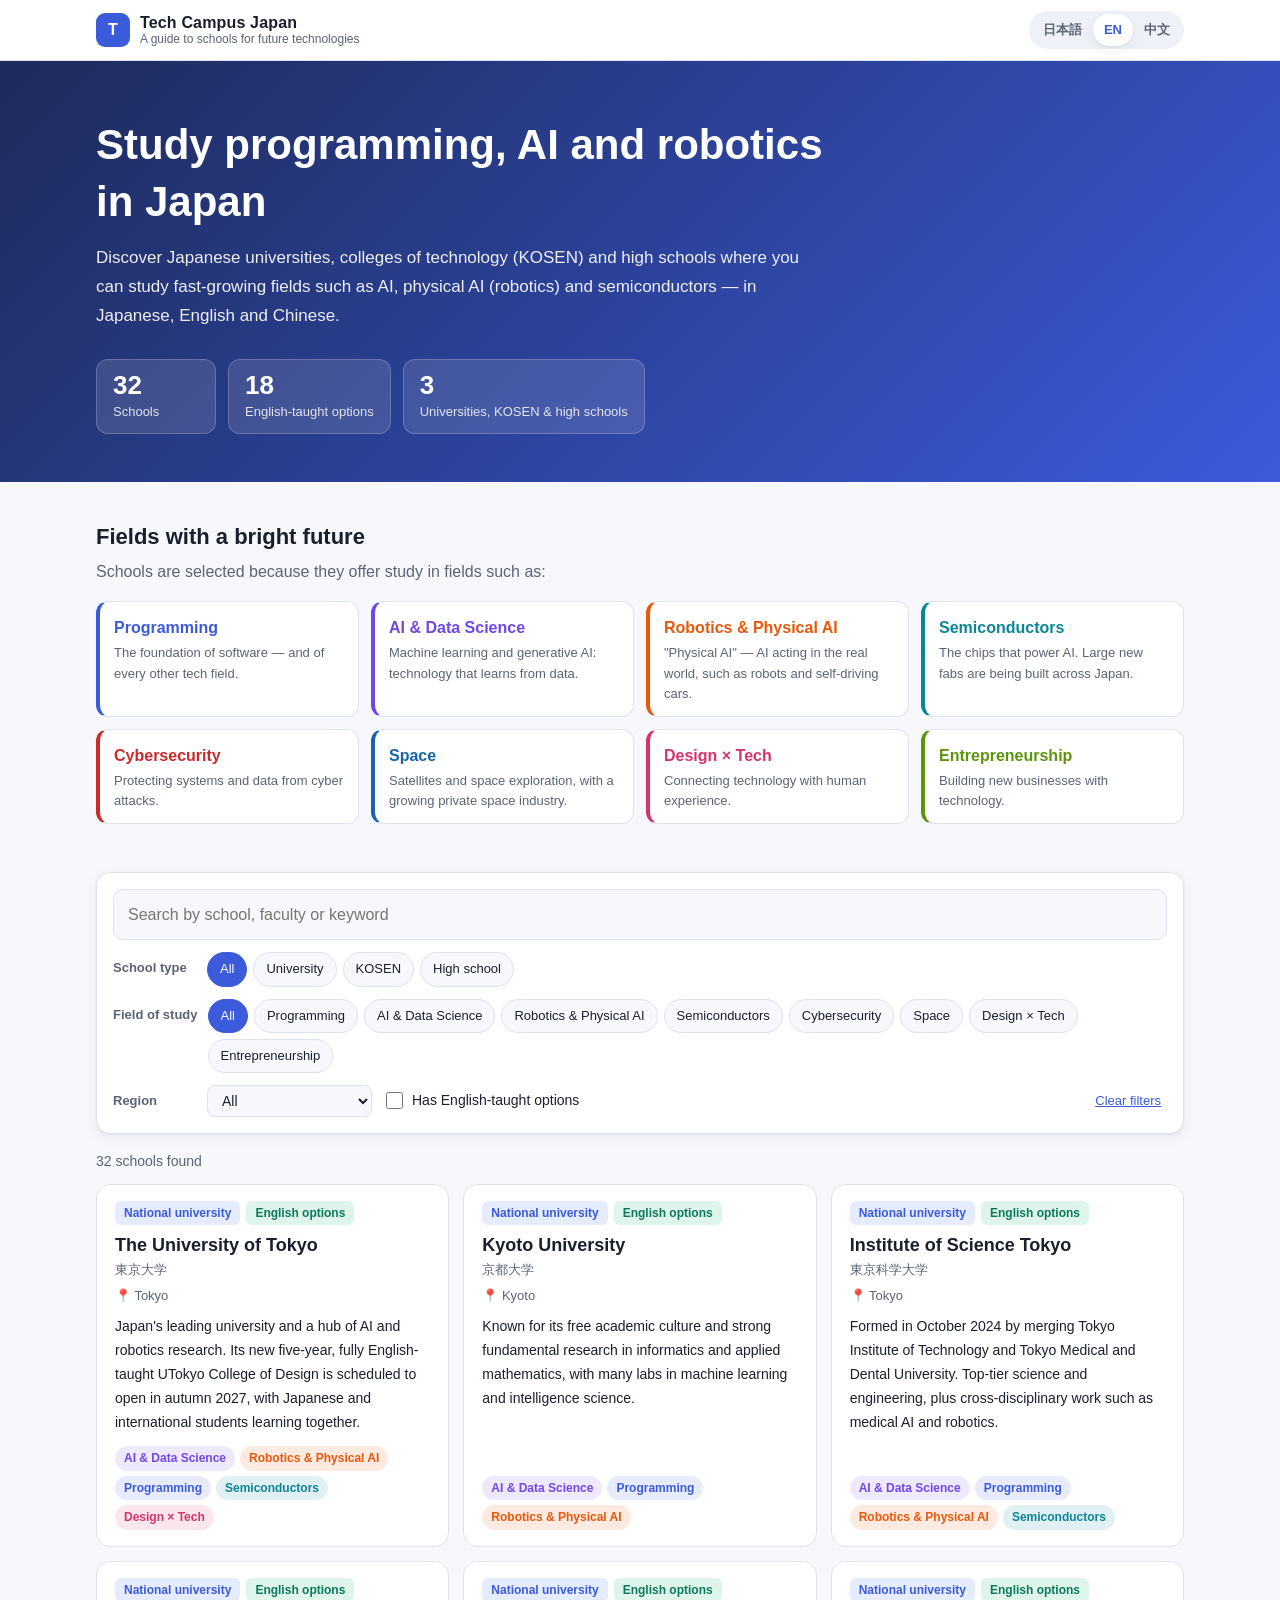
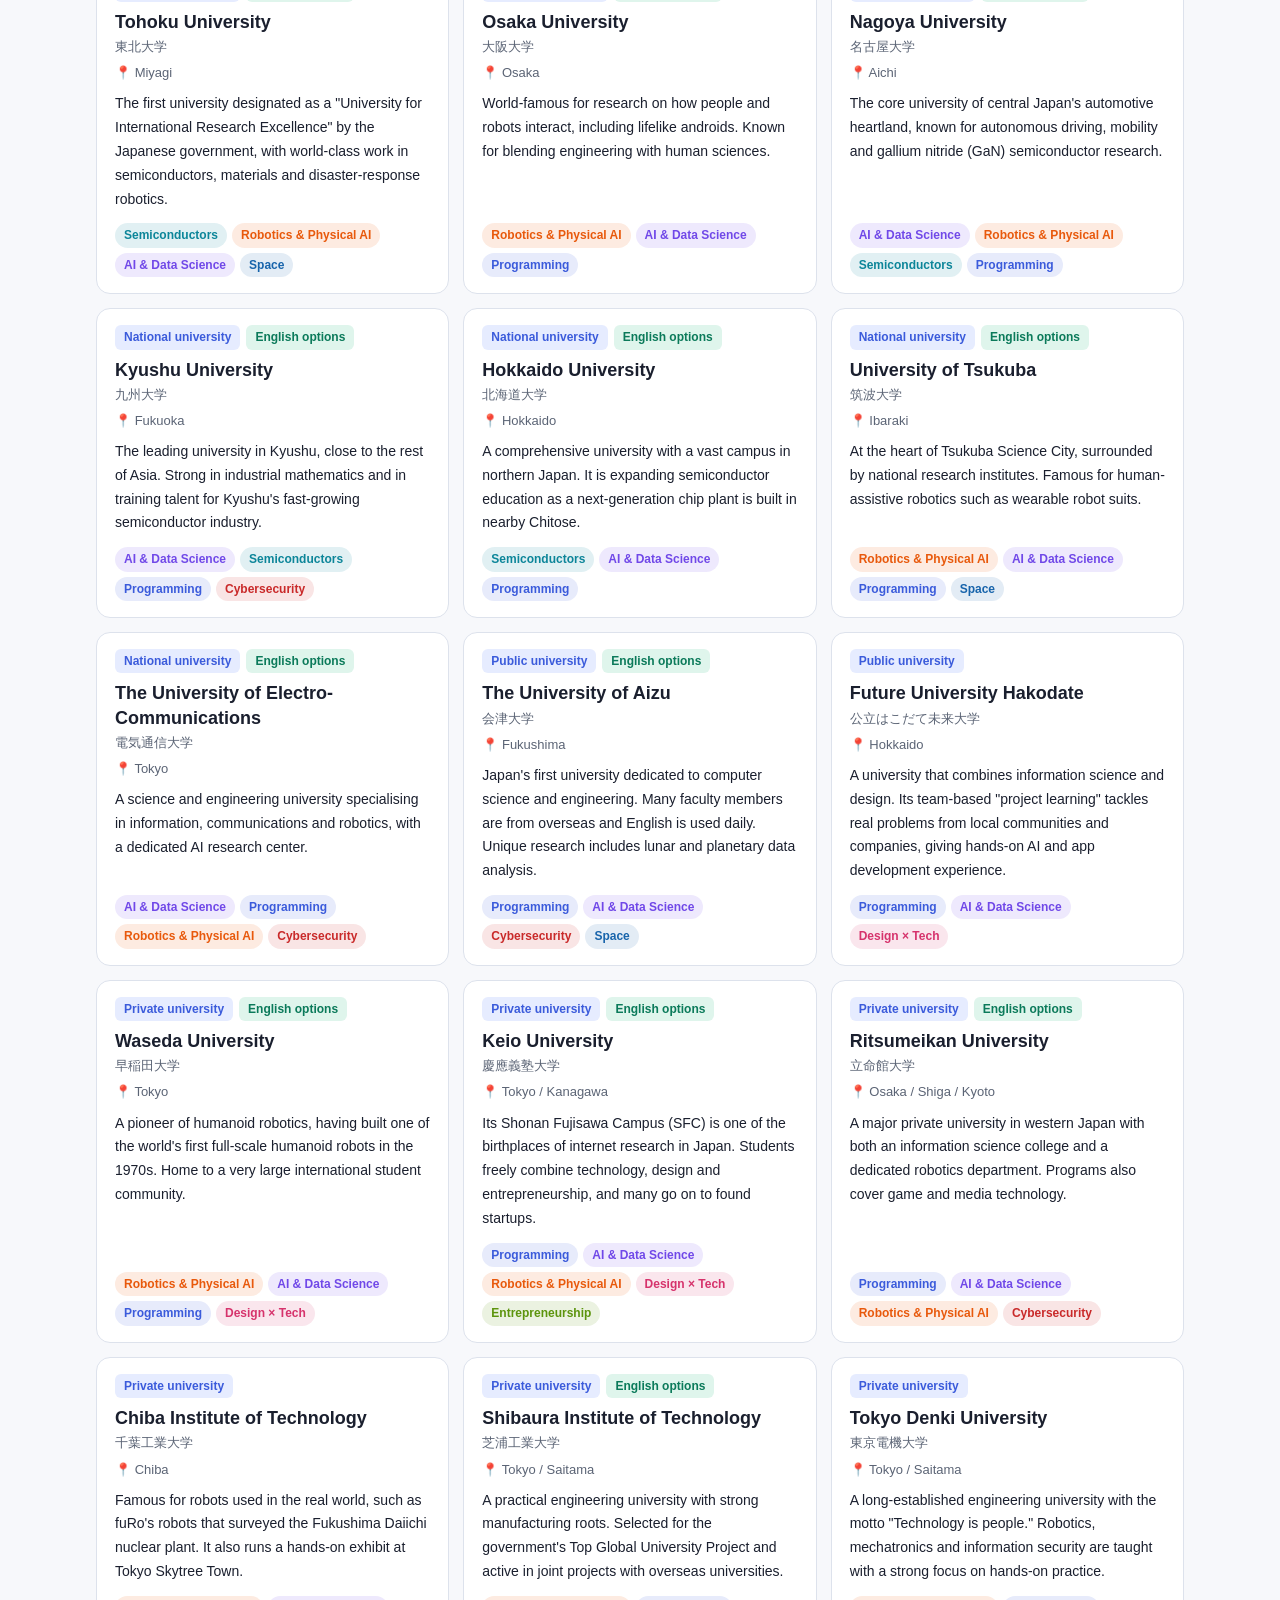
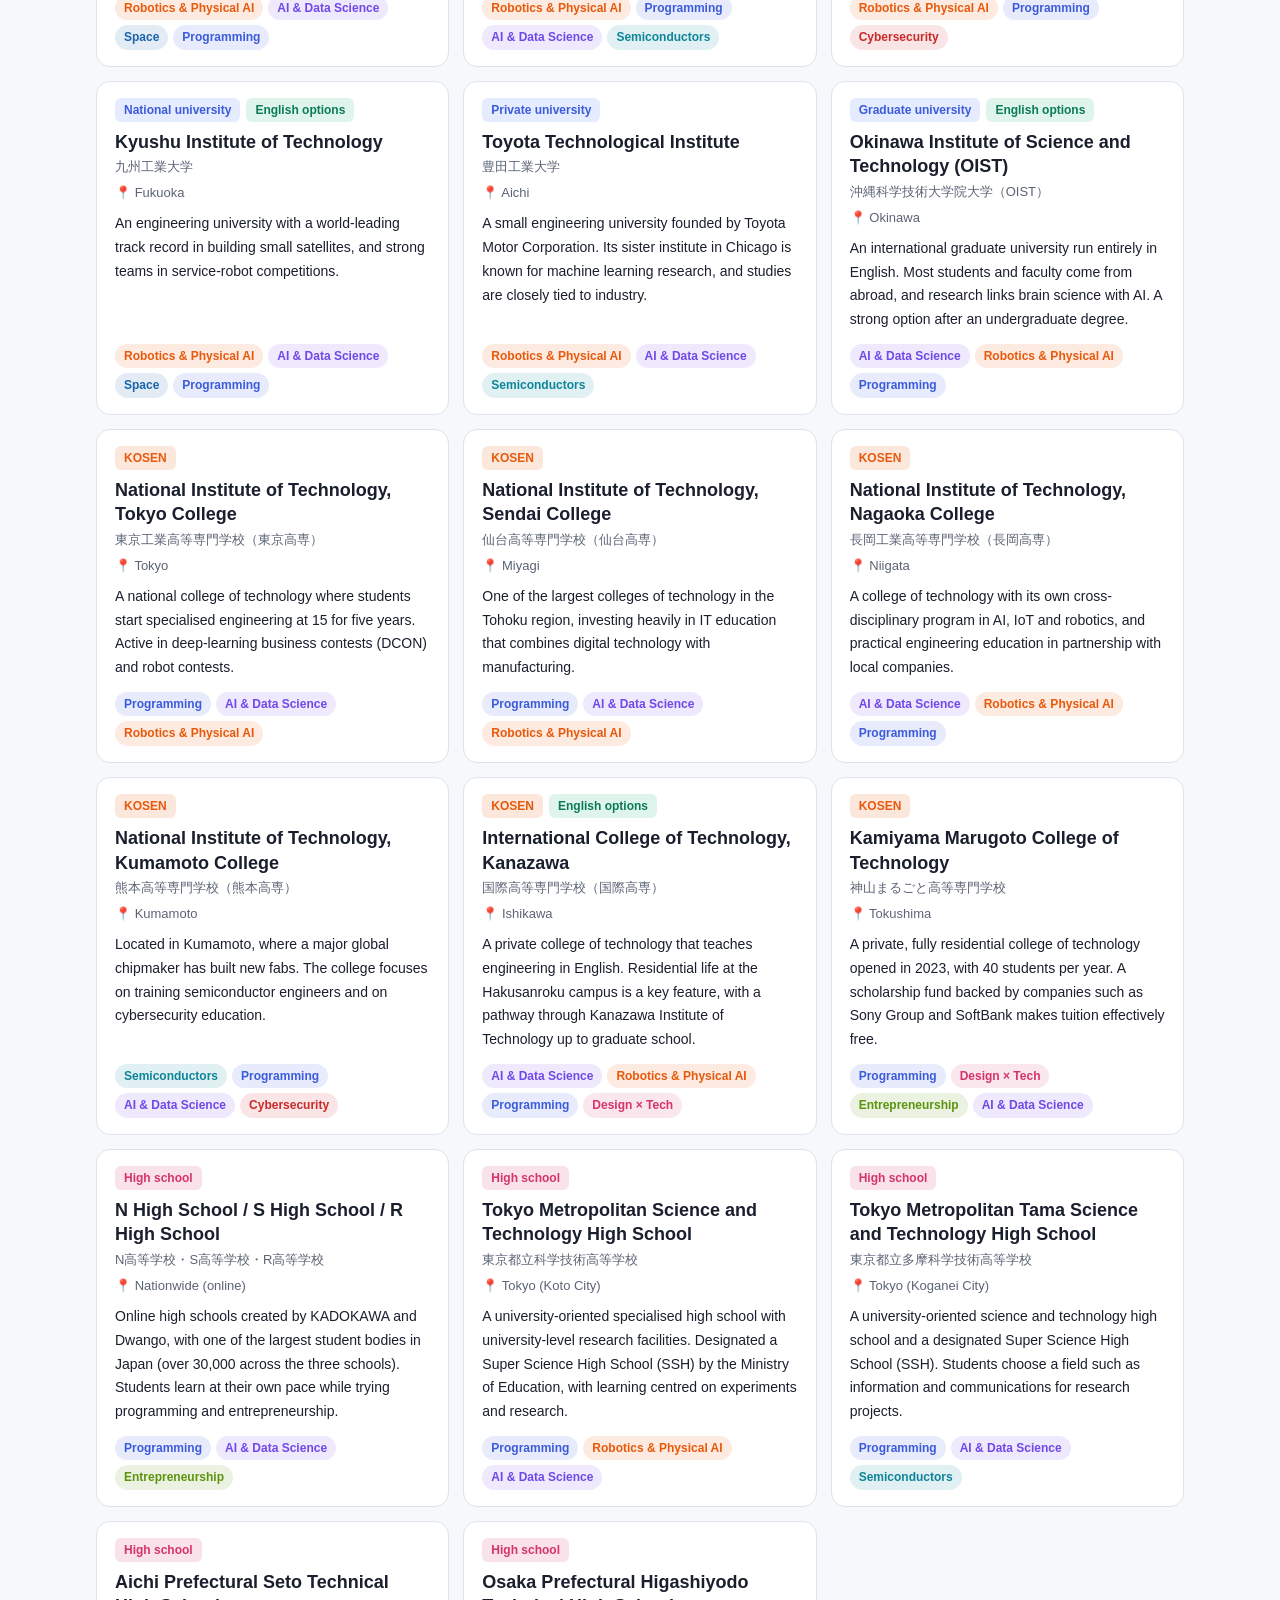
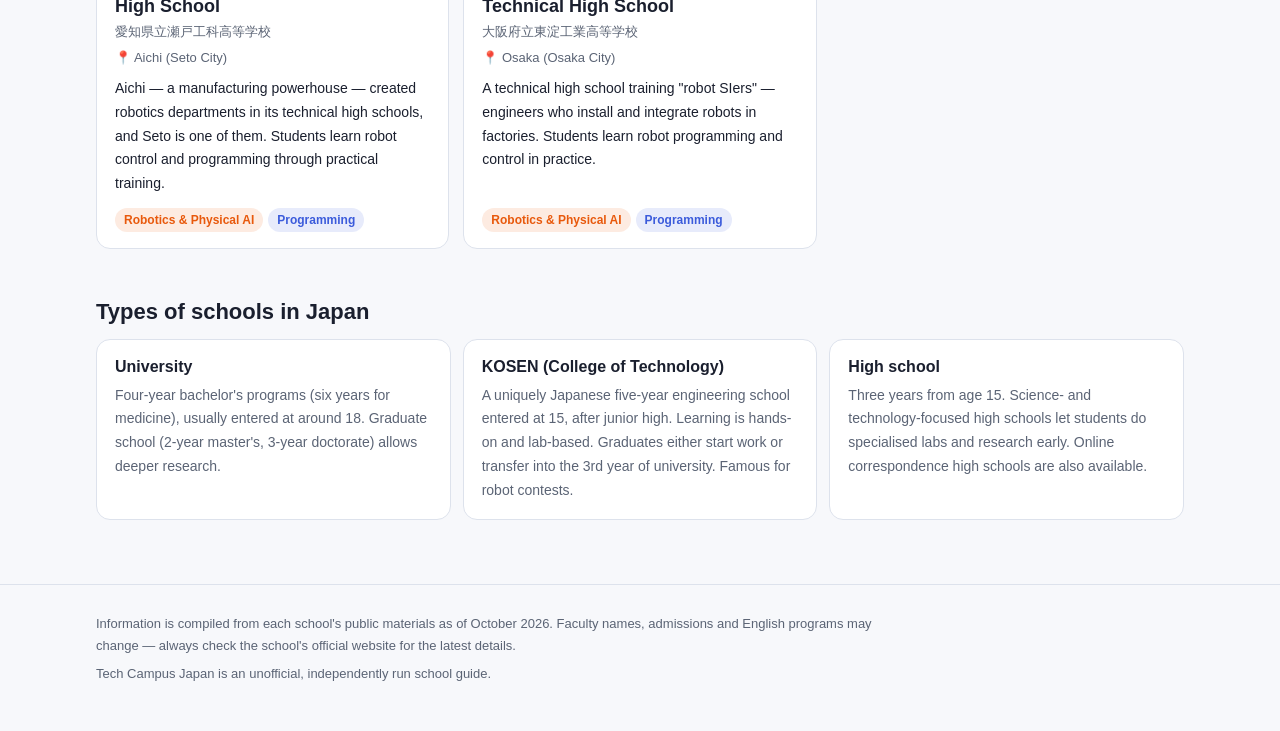
==== index.html @ 2a549ae1 "Tech Campus Japan: 技術系の大学・高専・高校ガイド（日英中）初版 Co-Authored-By: Claude Opus 5.5 <noreply@anthropic.com>" ====
<!doctype html>
<html lang="ja">
<head>
  <meta charset="utf-8">
  <meta name="viewport" content="width=device-width, initial-scale=1">
  <title>Tech Campus Japan</title>
  <meta name="description" content="プログラミング・AI・ロボットを学べる日本の大学・高専・高校ガイド（日本語 / English / 中文） — Japanese universities, KOSEN and high schools for programming, AI and robotics.">
  <link rel="icon" href="data:image/svg+xml,%3Csvg xmlns='http://www.w3.org/2000/svg' viewBox='0 0 32 32'%3E%3Crect width='32' height='32' rx='8' fill='%233b5bdb'/%3E%3Cpath d='M9 11h14M16 11v12' stroke='white' stroke-width='3' stroke-linecap='round'/%3E%3C/svg%3E">
  <link rel="stylesheet" href="assets/style.css">
</head>
<body data-page="index">
  <header class="site-header">
    <div class="wrap header-inner">
      <a class="brand" data-home href="index.html">
        <span class="brand-mark" aria-hidden="true">T</span>
        <span><span class="brand-name" data-i18n="siteName"></span><span class="brand-sub" data-i18n="siteSub"></span></span>
      </a>
      <div class="lang-switch" role="group" aria-label="Language">
        <button type="button" data-lang="ja">日本語</button>
        <button type="button" data-lang="en">EN</button>
        <button type="button" data-lang="zh">中文</button>
      </div>
    </div>
  </header>

  <main>
    <section class="hero">
      <div class="wrap">
        <h1 data-i18n="heroTitle"></h1>
        <p class="hero-lead" data-i18n="heroLead"></p>
        <div class="stats">
          <div class="stat"><span class="stat-num" id="stat-schools"></span><span class="stat-label" data-i18n="statSchools"></span></div>
          <div class="stat"><span class="stat-num" id="stat-english"></span><span class="stat-label" data-i18n="statEnglish"></span></div>
          <div class="stat"><span class="stat-num">3</span><span class="stat-label" data-i18n="statTypes"></span></div>
        </div>
      </div>
    </section>

    <section class="wrap section">
      <h2 data-i18n="fieldsTitle"></h2>
      <p class="section-lead" data-i18n="fieldsLead"></p>
      <div class="fields-grid" id="fields-grid"></div>
    </section>

    <section class="wrap section" id="schools">
      <div class="filters" id="filters">
        <input type="search" id="q" class="search" data-i18n-ph="searchPlaceholder" autocomplete="off">
        <div class="filter-row">
          <span class="filter-label" data-i18n="filterType"></span>
          <div class="chips" id="f-group"></div>
        </div>
        <div class="filter-row">
          <span class="filter-label" data-i18n="filterField"></span>
          <div class="chips" id="f-field"></div>
        </div>
        <div class="filter-row filter-row-inline">
          <label class="filter-label" for="f-region" data-i18n="filterRegion"></label>
          <select id="f-region" class="select"></select>
          <label class="check"><input type="checkbox" id="f-english"> <span data-i18n="englishOnly"></span></label>
          <button type="button" class="link-btn" id="reset" data-i18n="reset"></button>
        </div>
      </div>
      <p class="result-count" id="result-count" aria-live="polite"></p>
      <div class="cards" id="cards"></div>
    </section>

    <section class="wrap section">
      <h2 data-i18n="guideTitle"></h2>
      <div class="guide-grid" id="guide-grid"></div>
    </section>
  </main>

  <footer class="site-footer">
    <div class="wrap">
      <p id="disclaimer"></p>
      <p class="muted" data-i18n="footerNote"></p>
    </div>
  </footer>

  <script src="data/i18n.js"></script>
  <script src="data/schools.js"></script>
  <script src="assets/app.js"></script>
</body>
</html>
---- assets/style.css ----
:root {
  --bg: #f7f8fb;
  --surface: #ffffff;
  --surface-2: #eef1f7;
  --text: #1a1f2e;
  --muted: #5b6475;
  --border: #dde2ec;
  --accent: #3b5bdb;
  --accent-soft: #e6ecff;
  --hero-from: #1e2a5a;
  --hero-to: #3b5bdb;
  --en: #0b7a5a;
  --en-soft: #dff5ec;
  /* 分野の色 */
  --f-prog: #3b5bdb; --f-ai: #7048e8; --f-robot: #e8590c; --f-semi: #0c8599;
  --f-security: #c92a2a; --f-space: #1864ab; --f-design: #d6336c; --f-startup: #5c940d;
  --radius: 14px;
  --shadow: 0 1px 2px rgba(20, 30, 60, .06), 0 4px 16px rgba(20, 30, 60, .06);
  color-scheme: light;
}
@media (prefers-color-scheme: dark) {
  :root:not([data-theme="light"]) {
    --bg: #0f1320; --surface: #171c2c; --surface-2: #20263a; --text: #e8ebf3; --muted: #9aa3b5;
    --border: #2c3349; --accent: #7c95ff; --accent-soft: #232c4d; --hero-from: #121a3a; --hero-to: #2a3f9e;
    --en: #4fd1a5; --en-soft: #143a2f;
    --f-prog: #7c95ff; --f-ai: #a98bff; --f-robot: #ff9a5c; --f-semi: #3bc9db;
    --f-security: #ff8787; --f-space: #74c0fc; --f-design: #f783ac; --f-startup: #a9e34b;
    --shadow: 0 1px 2px rgba(0, 0, 0, .3), 0 4px 16px rgba(0, 0, 0, .25);
    color-scheme: dark;
  }
}
:root[data-theme="dark"] {
  --bg: #0f1320; --surface: #171c2c; --surface-2: #20263a; --text: #e8ebf3; --muted: #9aa3b5;
  --border: #2c3349; --accent: #7c95ff; --accent-soft: #232c4d; --hero-from: #121a3a; --hero-to: #2a3f9e;
  --en: #4fd1a5; --en-soft: #143a2f;
  --f-prog: #7c95ff; --f-ai: #a98bff; --f-robot: #ff9a5c; --f-semi: #3bc9db;
  --f-security: #ff8787; --f-space: #74c0fc; --f-design: #f783ac; --f-startup: #a9e34b;
  color-scheme: dark;
}

* { box-sizing: border-box; }
html { -webkit-text-size-adjust: 100%; }
body {
  margin: 0;
  background: var(--bg);
  color: var(--text);
  font-family: -apple-system, BlinkMacSystemFont, "Segoe UI", "Hiragino Sans", "Hiragino Kaku Gothic ProN", "Noto Sans JP", "Yu Gothic UI", Meiryo, sans-serif;
  line-height: 1.7;
}
html:lang(zh-CN) body {
  font-family: -apple-system, BlinkMacSystemFont, "Segoe UI", "PingFang SC", "Noto Sans SC", "Microsoft YaHei", sans-serif;
}
a { color: var(--accent); }
h1, h2, h3 { line-height: 1.35; }
.wrap { max-width: 1120px; margin: 0 auto; padding: 0 16px; }
.muted { color: var(--muted); }

/* ヘッダー */
.site-header {
  position: sticky; top: 0; z-index: 10;
  background: color-mix(in srgb, var(--surface) 92%, transparent);
  backdrop-filter: blur(8px);
  border-bottom: 1px solid var(--border);
}
.header-inner { display: flex; align-items: center; justify-content: space-between; gap: 12px; min-height: 60px; }
.brand { display: flex; align-items: center; gap: 10px; color: var(--text); text-decoration: none; min-width: 0; }
.brand-mark {
  flex: none; width: 34px; height: 34px; border-radius: 9px; display: grid; place-items: center;
  background: var(--accent); color: #fff; font-weight: 800;
}
.brand-name { display: block; font-weight: 800; letter-spacing: .01em; line-height: 1.2; }
.brand-sub { display: block; font-size: 12px; color: var(--muted); line-height: 1.3; white-space: nowrap; overflow: hidden; text-overflow: ellipsis; }
.lang-switch { display: flex; flex: none; background: var(--surface-2); border-radius: 999px; padding: 3px; }
.lang-switch button {
  border: 0; background: transparent; color: var(--muted); font: inherit; font-size: 13px; font-weight: 600;
  padding: 5px 11px; border-radius: 999px; cursor: pointer;
}
.lang-switch button[aria-pressed="true"] { background: var(--surface); color: var(--accent); box-shadow: var(--shadow); }

/* ヒーロー */
.hero {
  background: linear-gradient(135deg, var(--hero-from), var(--hero-to));
  color: #fff; padding: 56px 0 48px;
}
.hero h1 { font-size: clamp(26px, 5vw, 42px); margin: 0 0 14px; font-weight: 800; }
.hero-lead { max-width: 720px; margin: 0; font-size: clamp(15px, 2.2vw, 17px); opacity: .92; }
.stats { display: flex; flex-wrap: wrap; gap: 12px; margin-top: 28px; }
.stat {
  background: rgba(255, 255, 255, .12); border: 1px solid rgba(255, 255, 255, .2);
  border-radius: 12px; padding: 10px 16px; display: flex; flex-direction: column; min-width: 120px;
}
.stat-num { font-size: 26px; font-weight: 800; line-height: 1.2; }
.stat-label { font-size: 13px; opacity: .85; }

/* セクション */
.section { padding-top: 40px; padding-bottom: 8px; }
.section h2 { font-size: 22px; margin: 0 0 6px; }
.section-lead { color: var(--muted); margin: 0 0 16px; }

/* 分野カード */
.fields-grid { display: grid; grid-template-columns: repeat(auto-fill, minmax(230px, 1fr)); gap: 12px; }
.field-card {
  text-align: left; font: inherit; color: var(--text); cursor: pointer;
  background: var(--surface); border: 1px solid var(--border); border-left: 4px solid var(--c);
  border-radius: 12px; padding: 12px 14px; display: flex; flex-direction: column; gap: 2px;
  transition: transform .15s, box-shadow .15s;
}
.field-card:hover { transform: translateY(-2px); box-shadow: var(--shadow); }
.field-name { font-weight: 700; color: var(--c); }
.field-desc { font-size: 13px; color: var(--muted); line-height: 1.55; }

/* 絞り込み */
.filters {
  background: var(--surface); border: 1px solid var(--border); border-radius: var(--radius);
  padding: 16px; box-shadow: var(--shadow); display: flex; flex-direction: column; gap: 12px;
}
.search {
  width: 100%; font: inherit; font-size: 16px; padding: 11px 14px; border-radius: 10px;
  border: 1px solid var(--border); background: var(--bg); color: var(--text);
}
.search:focus, .select:focus { outline: 2px solid var(--accent); outline-offset: 1px; }
.filter-row { display: flex; gap: 10px; align-items: flex-start; flex-wrap: wrap; }
.filter-row-inline { align-items: center; }
.filter-label { font-size: 13px; font-weight: 700; color: var(--muted); min-width: 84px; padding-top: 5px; }
.filter-row-inline .filter-label { padding-top: 0; }
.chips { display: flex; flex-wrap: wrap; gap: 6px; flex: 1; min-width: 0; }
.chip {
  font: inherit; font-size: 13px; padding: 5px 12px; border-radius: 999px; cursor: pointer;
  border: 1px solid var(--border); background: var(--bg); color: var(--text);
}
.chip[aria-pressed="true"] { background: var(--accent); border-color: var(--accent); color: #fff; }
.select {
  font: inherit; font-size: 14px; padding: 6px 10px; border-radius: 8px; max-width: 100%;
  border: 1px solid var(--border); background: var(--bg); color: var(--text);
}
.check { display: inline-flex; align-items: center; gap: 6px; font-size: 14px; cursor: pointer; }
.check input { width: 17px; height: 17px; accent-color: var(--en); }
.link-btn { font: inherit; font-size: 13px; background: none; border: 0; color: var(--accent); cursor: pointer; text-decoration: underline; margin-left: auto; }
.result-count { color: var(--muted); font-size: 14px; margin: 16px 0 10px; }

/* カード */
.cards { display: grid; grid-template-columns: repeat(auto-fill, minmax(300px, 1fr)); gap: 14px; }
.card {
  background: var(--surface); border: 1px solid var(--border); border-radius: var(--radius);
  padding: 16px 18px; display: flex; flex-direction: column; position: relative;
  transition: transform .15s, box-shadow .15s;
}
.card:hover { transform: translateY(-2px); box-shadow: var(--shadow); }
.card-badges { display: flex; flex-wrap: wrap; gap: 6px; margin-bottom: 8px; }
.card-title { font-size: 18px; margin: 0; }
.card-title a { color: var(--text); text-decoration: none; }
.card-title a::after { content: ""; position: absolute; inset: 0; } /* カード全体をリンクに */
.card-alt { margin: 2px 0 0; font-size: 13px; color: var(--muted); }
.card-pref { margin: 4px 0 8px; font-size: 13px; color: var(--muted); }
.card-pref::before { content: "📍 "; }
.card-desc { margin: 0 0 12px; font-size: 14px; flex: 1; }
.tags { display: flex; flex-wrap: wrap; gap: 5px; }
.tag {
  font-size: 12px; font-weight: 600; padding: 2px 9px; border-radius: 999px; white-space: nowrap;
  color: var(--c); background: color-mix(in srgb, var(--c) 12%, transparent);
}
.tag-prog { --c: var(--f-prog); } .tag-ai { --c: var(--f-ai); } .tag-robot { --c: var(--f-robot); }
.tag-semi { --c: var(--f-semi); } .tag-security { --c: var(--f-security); } .tag-space { --c: var(--f-space); }
.tag-design { --c: var(--f-design); } .tag-startup { --c: var(--f-startup); }
.badge { font-size: 12px; font-weight: 700; padding: 2px 9px; border-radius: 6px; }
.badge-univ { background: var(--accent-soft); color: var(--accent); }
.badge-kosen { background: color-mix(in srgb, var(--f-robot) 14%, transparent); color: var(--f-robot); }
.badge-high { background: color-mix(in srgb, var(--f-design) 14%, transparent); color: var(--f-design); }
.badge-en { background: var(--en-soft); color: var(--en); }
.empty { color: var(--muted); padding: 24px 0; }

/* 学校の種類 */
.guide-grid { display: grid; grid-template-columns: repeat(auto-fill, minmax(280px, 1fr)); gap: 12px; margin-top: 12px; }
.guide-item { background: var(--surface); border: 1px solid var(--border); border-radius: var(--radius); padding: 16px 18px; }
.guide-item h3 { margin: 0 0 6px; font-size: 16px; }
.guide-item p { margin: 0; font-size: 14px; color: var(--muted); }

/* 詳細ページ */
.back { display: inline-block; margin-bottom: 16px; text-decoration: none; font-size: 14px; }
.detail-head h1 { font-size: clamp(24px, 4.5vw, 34px); margin: 0; }
.detail-alt { color: var(--muted); margin: 4px 0 0; }
.detail-pref { color: var(--muted); margin: 4px 0 0; font-size: 14px; }
.detail-desc { font-size: 17px; max-width: 780px; margin: 20px 0; }
.detail-list {
  background: var(--surface); border: 1px solid var(--border); border-radius: var(--radius);
  padding: 4px 20px; margin: 0; display: grid; grid-template-columns: 180px 1fr;
}
.detail-list dt, .detail-list dd { padding: 14px 0; border-bottom: 1px solid var(--border); margin: 0; }
.detail-list dt { font-weight: 700; font-size: 14px; color: var(--muted); padding-right: 16px; }
.detail-list dt:last-of-type, .detail-list dd:last-of-type { border-bottom: 0; }
.detail-list dd a { word-break: break-all; }
.detail-fields { list-style: none; margin: 0; padding: 0; display: flex; flex-direction: column; gap: 8px; }
.detail-fields li { display: flex; gap: 10px; align-items: baseline; flex-wrap: wrap; }
.related { margin-top: 40px; }
.related h2 { font-size: 20px; }

/* フッター */
.site-footer { margin-top: 56px; padding: 28px 0 40px; border-top: 1px solid var(--border); font-size: 13px; color: var(--muted); }
.site-footer p { margin: 0 0 6px; max-width: 820px; }

@media (max-width: 640px) {
  .hero { padding: 40px 0 36px; }
  .stat { min-width: 0; flex: 1 1 30%; padding: 8px 12px; }
  .stat-num { font-size: 22px; }
  .stat-label { font-size: 12px; }
  .brand-sub { display: none; }
  .lang-switch button { padding: 5px 9px; }
  .filter-label { min-width: 100%; padding-top: 0; }
  .link-btn { margin-left: 0; }
  .cards { grid-template-columns: 1fr; }
  .detail-list { grid-template-columns: 1fr; padding: 4px 16px; }
  .detail-list dt { border-bottom: 0; padding-bottom: 2px; }
  .detail-list dd { padding-top: 0; }
}
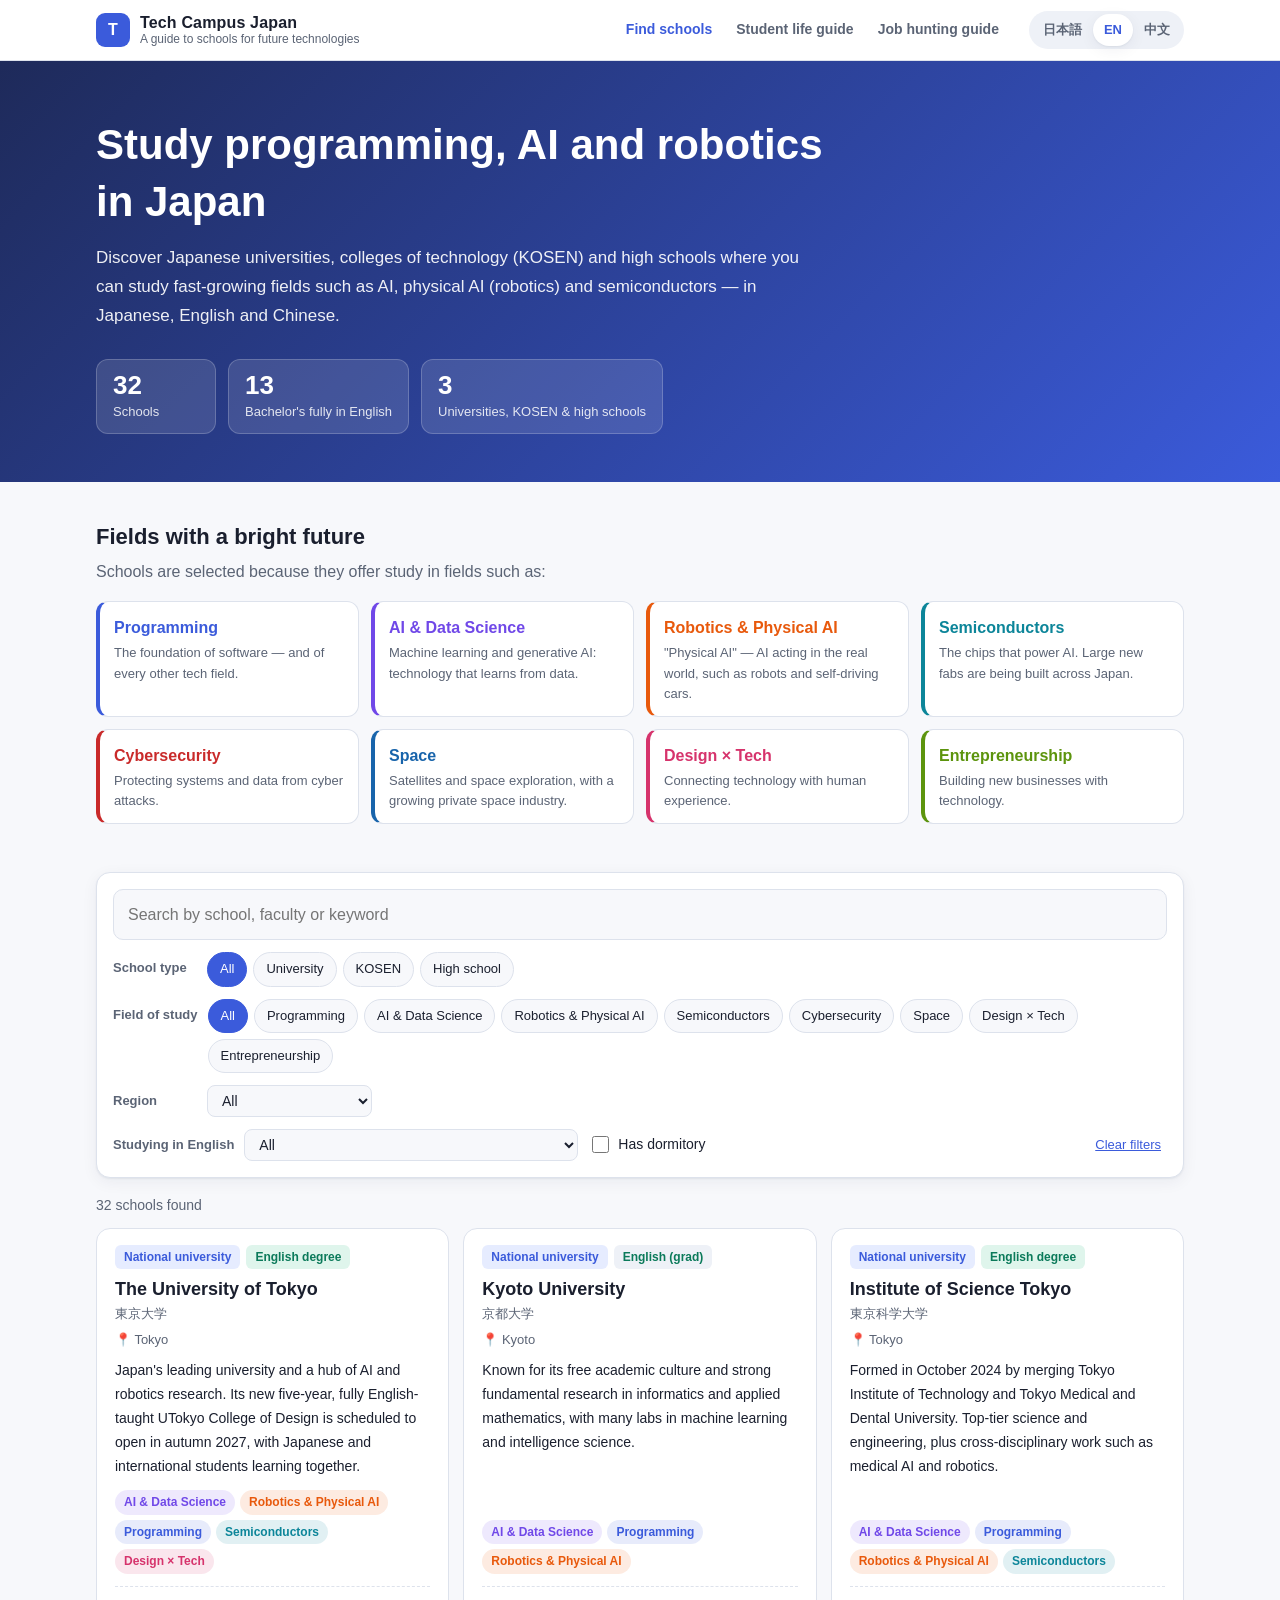
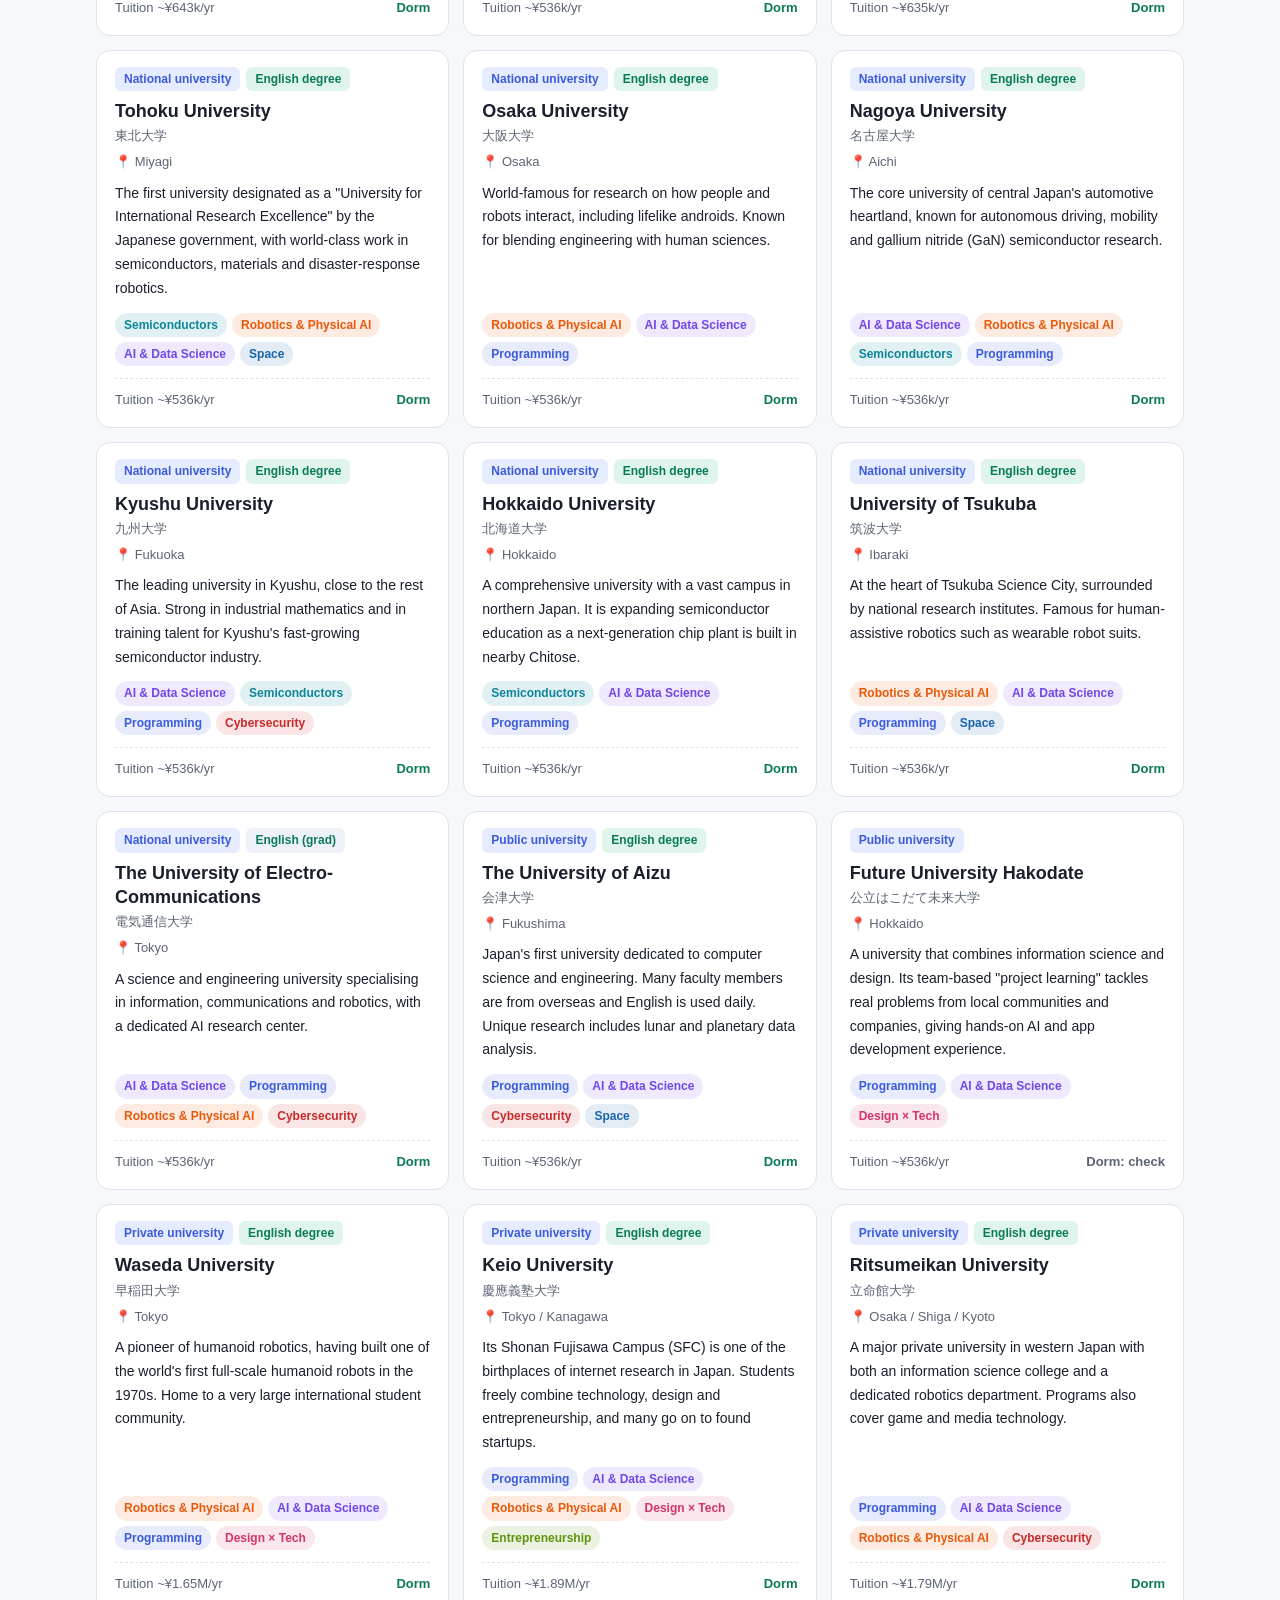
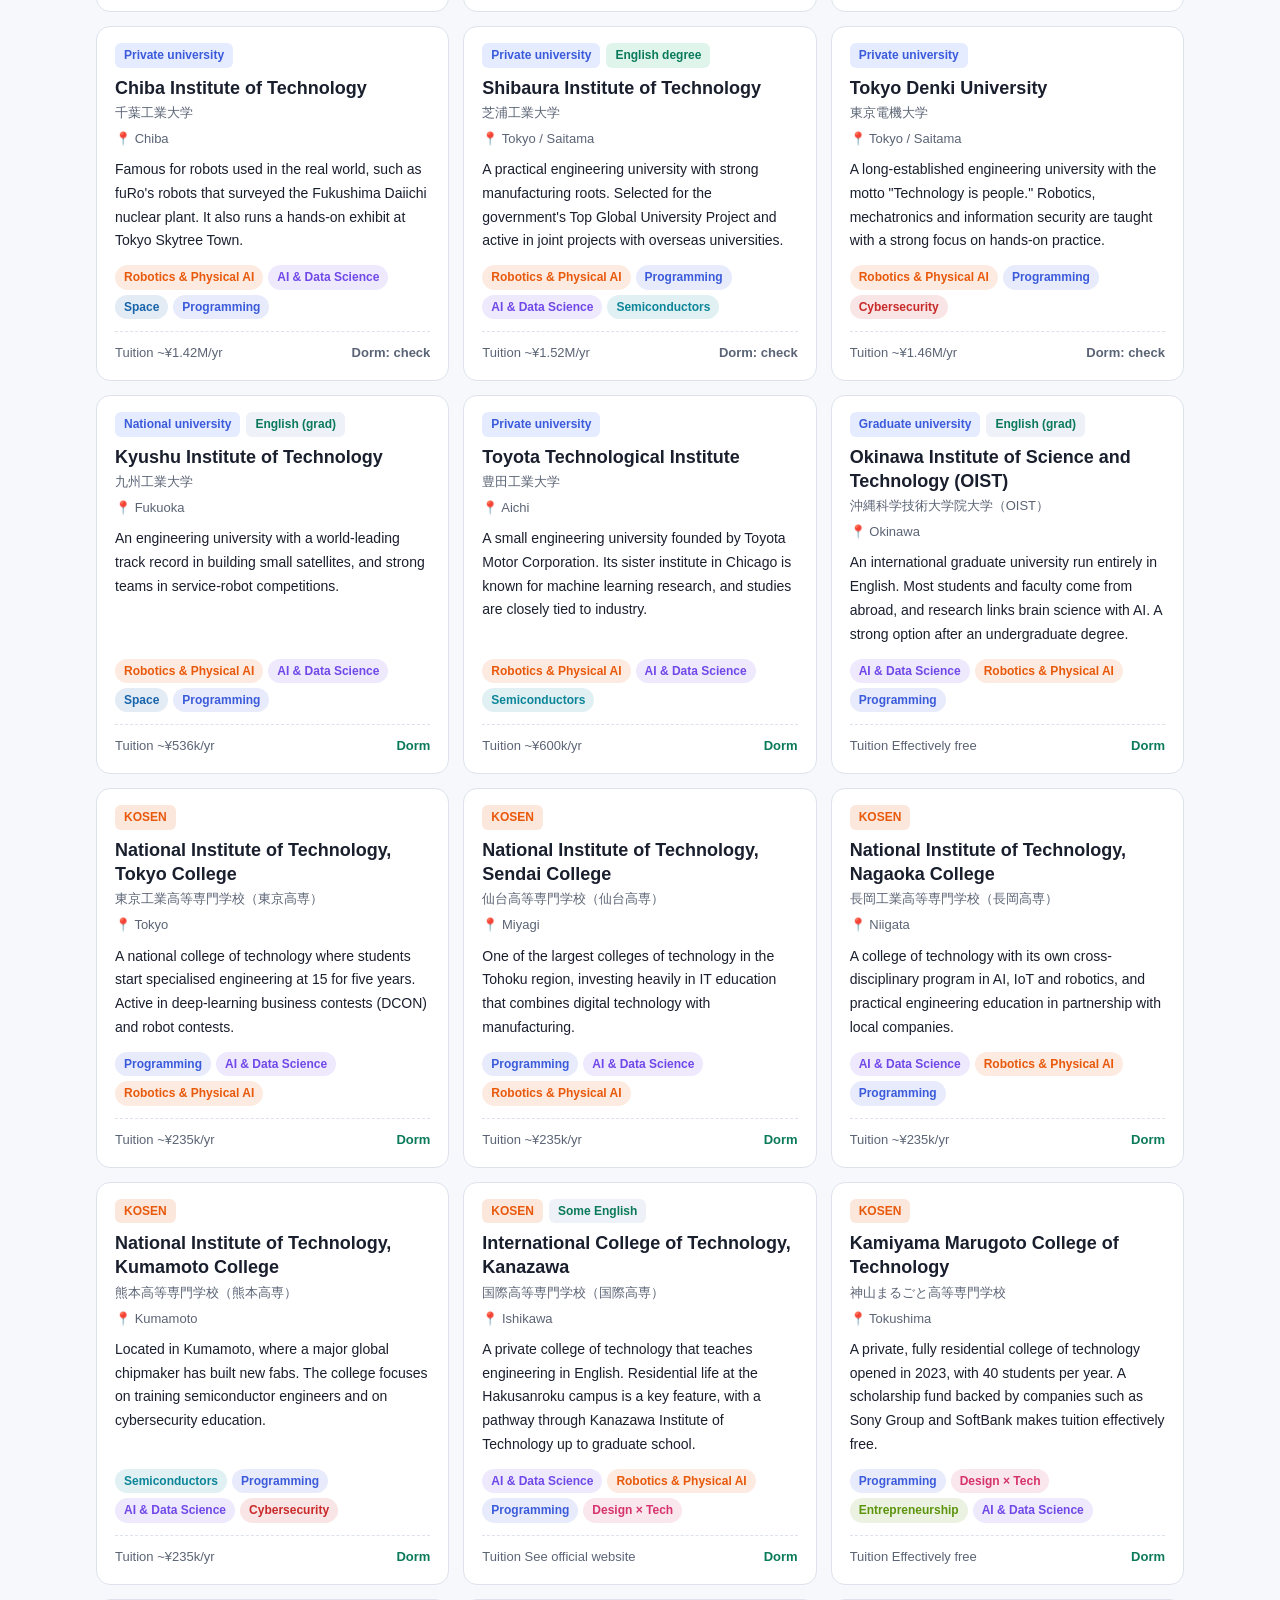
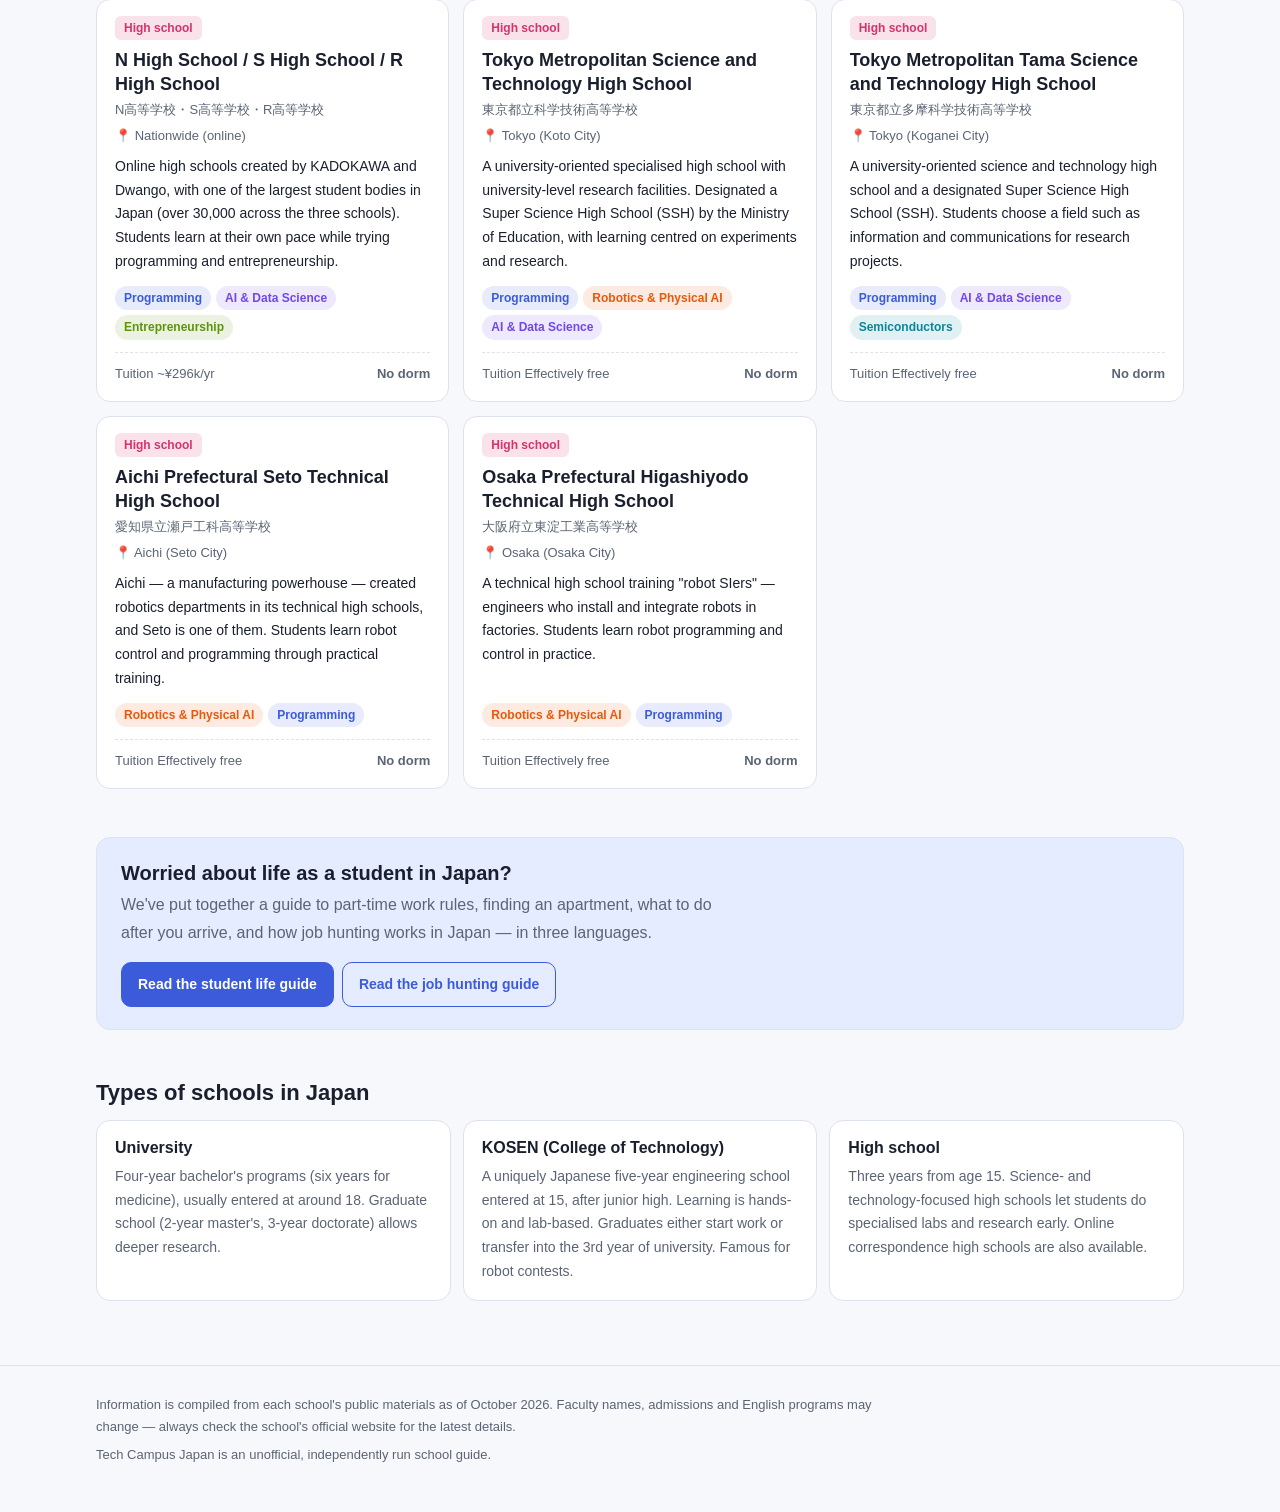
==== commit 8182b6bc: "留学生向け情報（学費・奨学金・寮・英語で卒業できるか）と留学生活・就職活動ガイドを追加 Co-Authored-By: Claude Opus 5.5 <noreply@anthropic.com>" ====
--- a/index.html
+++ b/index.html
@@ -11,10 +11,15 @@
 <body data-page="index">
   <header class="site-header">
     <div class="wrap header-inner">
-      <a class="brand" data-home href="index.html">
+      <a class="brand" data-link="index.html" href="index.html">
         <span class="brand-mark" aria-hidden="true">T</span>
         <span><span class="brand-name" data-i18n="siteName"></span><span class="brand-sub" data-i18n="siteSub"></span></span>
       </a>
+      <nav class="site-nav" aria-label="Main">
+        <a data-link="index.html" href="index.html" aria-current="page" data-i18n="navSchools"></a>
+        <a data-link="guide.html" href="guide.html" data-i18n="navGuide"></a>
+        <a data-link="guide.html#job" href="guide.html#job" data-i18n="navJob"></a>
+      </nav>
       <div class="lang-switch" role="group" aria-label="Language">
         <button type="button" data-lang="ja">日本語</button>
         <button type="button" data-lang="en">EN</button>
@@ -30,7 +35,7 @@
         <p class="hero-lead" data-i18n="heroLead"></p>
         <div class="stats">
           <div class="stat"><span class="stat-num" id="stat-schools"></span><span class="stat-label" data-i18n="statSchools"></span></div>
-          <div class="stat"><span class="stat-num" id="stat-english"></span><span class="stat-label" data-i18n="statEnglish"></span></div>
+          <div class="stat"><span class="stat-num" id="stat-english"></span><span class="stat-label" data-i18n="statUndergradEn"></span></div>
           <div class="stat"><span class="stat-num">3</span><span class="stat-label" data-i18n="statTypes"></span></div>
         </div>
       </div>
@@ -56,12 +61,29 @@
         <div class="filter-row filter-row-inline">
           <label class="filter-label" for="f-region" data-i18n="filterRegion"></label>
           <select id="f-region" class="select"></select>
-          <label class="check"><input type="checkbox" id="f-english"> <span data-i18n="englishOnly"></span></label>
+        </div>
+        <div class="filter-row filter-row-inline">
+          <label class="filter-label" for="f-english" data-i18n="filterEnglish"></label>
+          <select id="f-english" class="select"></select>
+          <label class="check"><input type="checkbox" id="f-dorm"> <span data-i18n="dormOnly"></span></label>
           <button type="button" class="link-btn" id="reset" data-i18n="reset"></button>
         </div>
       </div>
       <p class="result-count" id="result-count" aria-live="polite"></p>
       <div class="cards" id="cards"></div>
+    </section>
+
+    <section class="wrap section">
+      <div class="cta">
+        <div>
+          <h2 data-i18n="ctaTitle"></h2>
+          <p data-i18n="ctaText"></p>
+        </div>
+        <div class="cta-actions">
+          <a class="btn" data-link="guide.html" href="guide.html" data-i18n="ctaGuide"></a>
+          <a class="btn btn-ghost" data-link="guide.html#job" href="guide.html#job" data-i18n="ctaJob"></a>
+        </div>
+      </div>
     </section>
 
     <section class="wrap section">
@@ -79,6 +101,7 @@
 
   <script src="data/i18n.js"></script>
   <script src="data/schools.js"></script>
+  <script src="data/study-info.js"></script>
   <script src="assets/app.js"></script>
 </body>
 </html>
--- a/assets/style.css
+++ b/assets/style.css
@@ -212,3 +212,88 @@
   .detail-list dt { border-bottom: 0; padding-bottom: 2px; }
   .detail-list dd { padding-top: 0; }
 }
+
+/* ===== ナビゲーション ===== */
+.header-inner { flex-wrap: wrap; }
+.site-nav { display: flex; gap: 4px; margin-left: auto; margin-right: 8px; }
+.site-nav a {
+  color: var(--muted); text-decoration: none; font-size: 14px; font-weight: 600;
+  padding: 6px 10px; border-radius: 8px; white-space: nowrap;
+}
+.site-nav a:hover { background: var(--surface-2); color: var(--text); }
+.site-nav a[aria-current="page"] { color: var(--accent); }
+
+/* ===== カードの学費・寮 ===== */
+.card-meta {
+  display: flex; flex-wrap: wrap; gap: 6px 12px; align-items: center; justify-content: space-between;
+  margin: 12px 0 0; padding-top: 10px; border-top: 1px dashed var(--border); font-size: 13px; color: var(--muted);
+}
+.dorm { font-weight: 600; }
+.dorm-yes { color: var(--en); }
+.badge-en-grad, .badge-en-partial { background: var(--surface-2); color: var(--en); }
+
+/* ===== 詳細ページの留学生向け情報 ===== */
+.detail-sub { font-size: 20px; margin: 32px 0 12px; }
+.level { font-weight: 700; }
+.level-undergrad, .level-grad { color: var(--en); }
+.detail-list small { display: inline-block; margin-top: 4px; font-size: 12px; }
+.detail-guide-link { margin: 16px 0 0; }
+
+/* ===== ガイドへの誘導 ===== */
+.cta {
+  display: flex; flex-wrap: wrap; gap: 16px 24px; align-items: center; justify-content: space-between;
+  background: var(--accent-soft); border: 1px solid var(--border); border-radius: var(--radius); padding: 22px 24px;
+}
+.cta h2 { margin: 0 0 4px; font-size: 20px; }
+.cta p { margin: 0; color: var(--muted); max-width: 620px; }
+.cta-actions { display: flex; flex-wrap: wrap; gap: 8px; }
+.btn {
+  display: inline-block; text-decoration: none; font-weight: 700; font-size: 14px;
+  padding: 10px 16px; border-radius: 10px; background: var(--accent); color: #fff; border: 1px solid var(--accent);
+}
+.btn-ghost { background: transparent; color: var(--accent); }
+
+/* ===== 留学生活ガイド ===== */
+.guide-page { max-width: 860px; }
+.guide-page h1 { font-size: clamp(26px, 5vw, 36px); margin: 0 0 8px; }
+.g-lead { color: var(--muted); margin: 0 0 20px; }
+.g-toc { background: var(--surface); border: 1px solid var(--border); border-radius: var(--radius); padding: 14px 20px; }
+.g-toc ol { margin: 6px 0 0; padding-left: 20px; }
+.g-toc li { margin: 2px 0; }
+.g-section { padding-top: 36px; scroll-margin-top: 80px; }
+.g-section h2 { font-size: 22px; margin: 0 0 12px; padding-bottom: 8px; border-bottom: 2px solid var(--accent); }
+.g-section > h3 { font-size: 16px; margin: 20px 0 10px; }
+.g-intro { margin: 0 0 8px; }
+.g-blocks { display: grid; gap: 12px; margin-top: 12px; }
+.g-block { background: var(--surface); border: 1px solid var(--border); border-radius: 12px; padding: 14px 18px; }
+.g-block h3 { font-size: 16px; margin: 0 0 6px; }
+.g-block p { margin: 0; }
+.g-block ul { margin: 0; padding-left: 20px; }
+.g-block li { margin: 3px 0; }
+.g-note { margin-top: 32px; font-size: 13px; color: var(--muted); }
+.timeline { list-style: none; margin: 0; padding: 0; border-left: 3px solid var(--accent-soft); }
+.timeline li { position: relative; padding: 0 0 14px 20px; display: flex; flex-direction: column; }
+.timeline li::before {
+  content: ""; position: absolute; left: -8px; top: 6px; width: 13px; height: 13px;
+  border-radius: 50%; background: var(--accent); border: 3px solid var(--bg);
+}
+.tl-when { font-weight: 700; color: var(--accent); font-size: 14px; }
+.steps { list-style: none; margin: 0; padding: 0; display: flex; flex-wrap: wrap; gap: 6px; counter-reset: step; }
+.steps li {
+  counter-increment: step; background: var(--surface); border: 1px solid var(--border);
+  border-radius: 999px; padding: 4px 12px 4px 6px; font-size: 14px;
+}
+.steps li::before {
+  content: counter(step); display: inline-grid; place-items: center; width: 20px; height: 20px; margin-right: 6px;
+  border-radius: 50%; background: var(--accent); color: #fff; font-size: 12px; font-weight: 700;
+}
+
+@media (max-width: 860px) {
+  .site-nav { order: 3; width: 100%; margin: 0 0 8px; overflow-x: auto; }
+  .site-nav a { padding: 4px 10px 4px 0; }
+}
+@media (max-width: 640px) {
+  .cta { padding: 18px; }
+  .btn { width: 100%; text-align: center; }
+  .cta-actions { width: 100%; }
+}
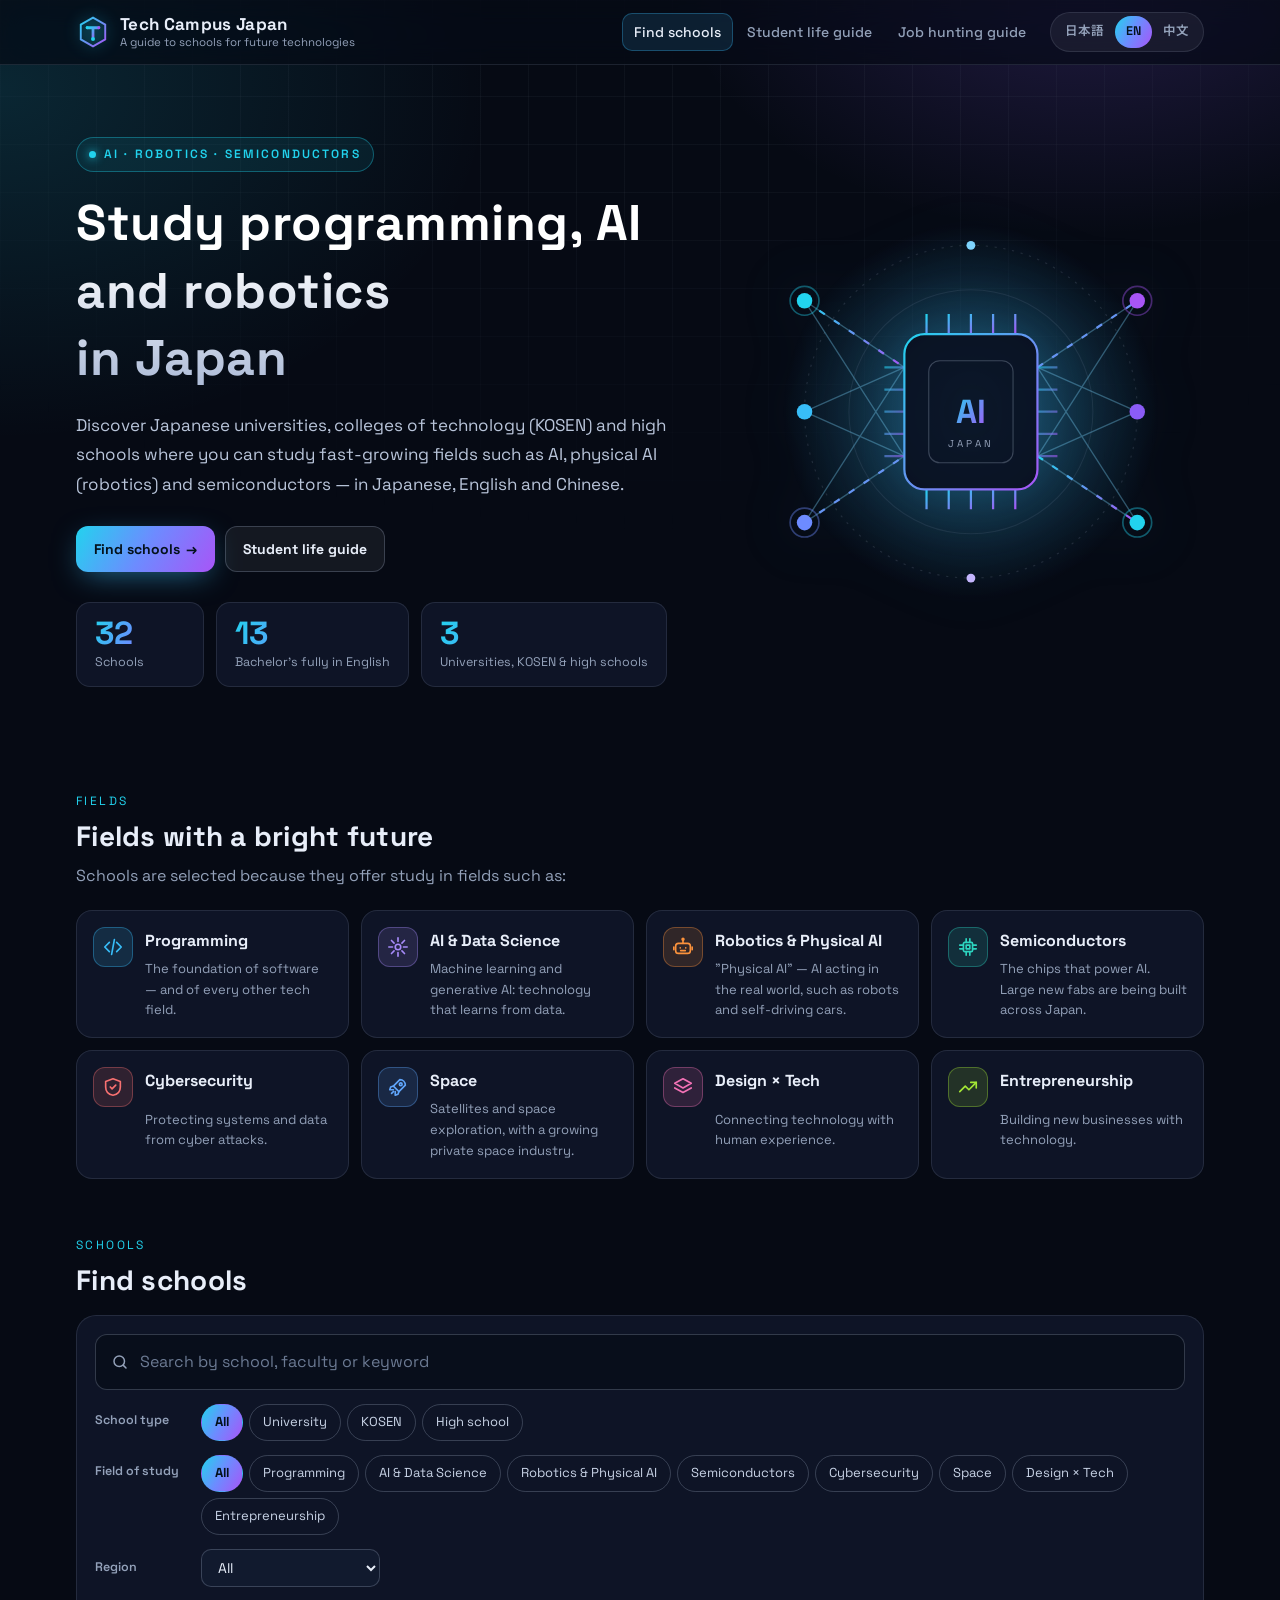
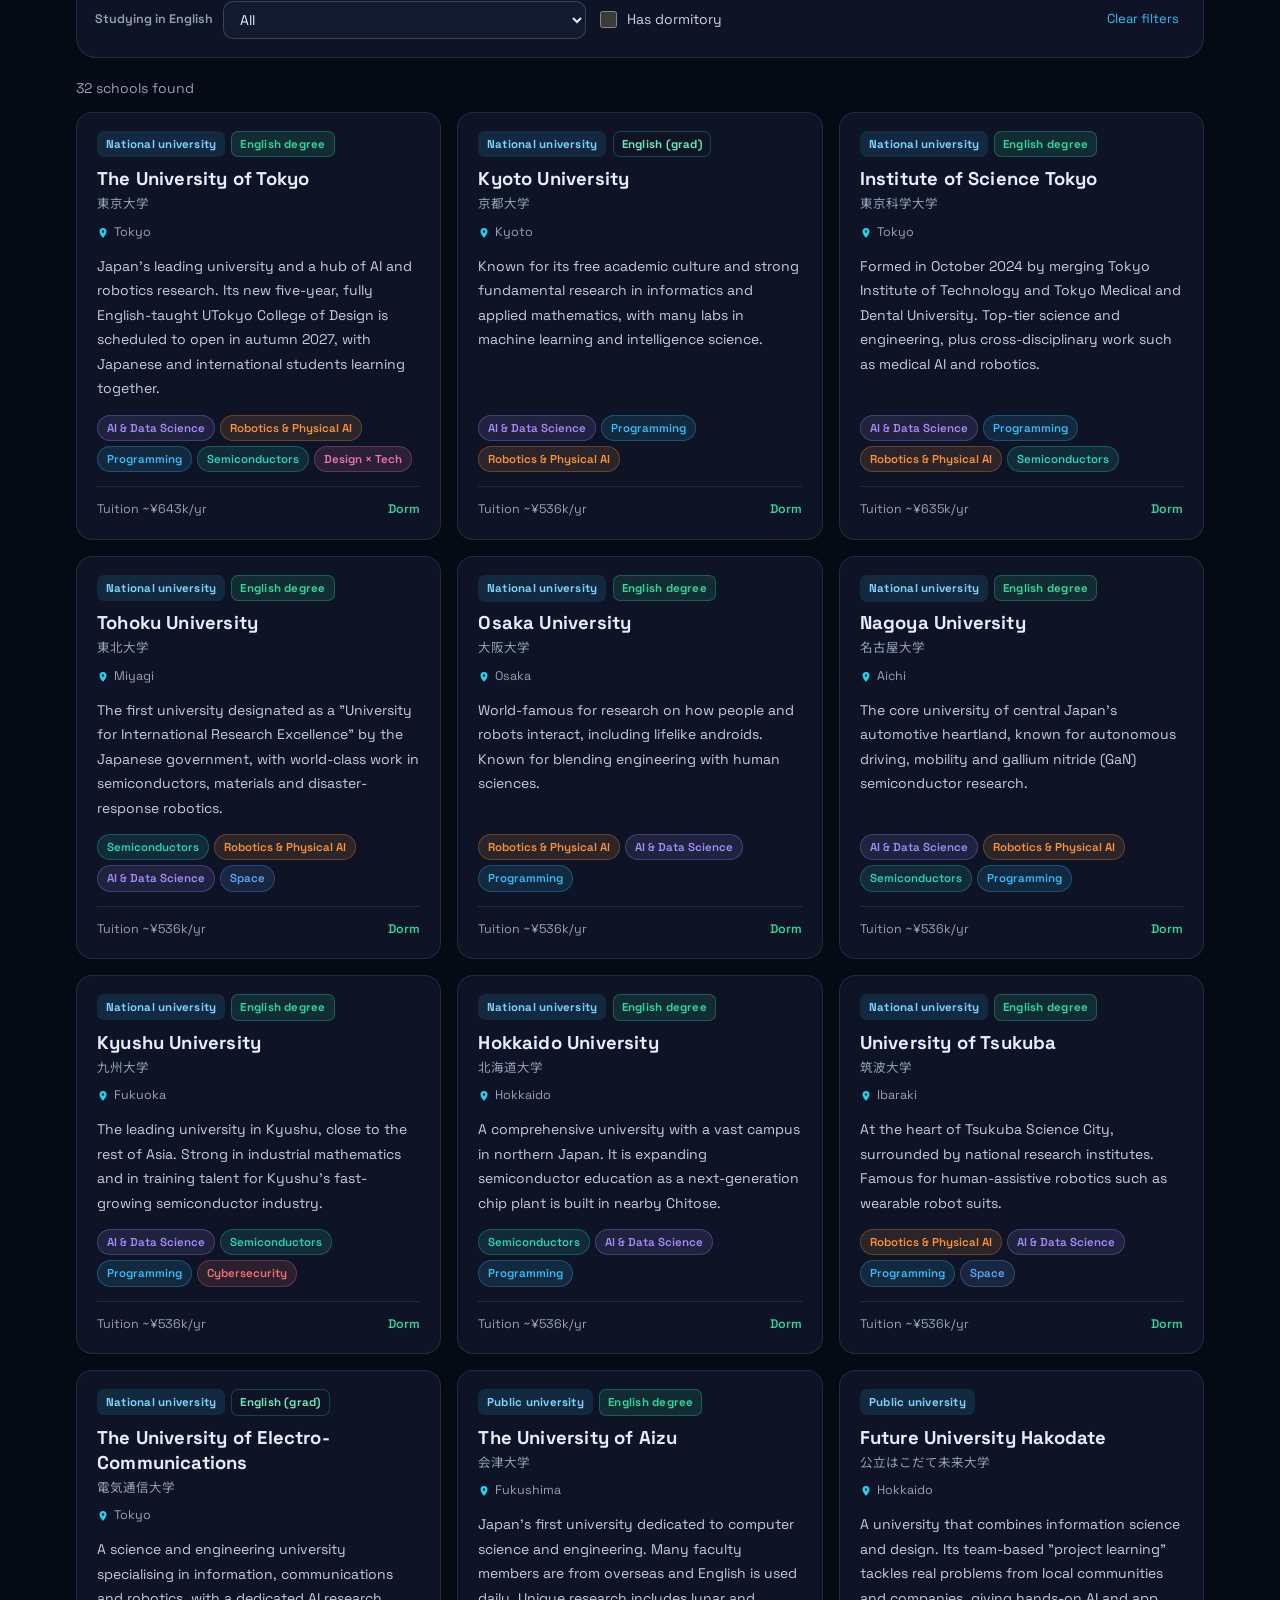
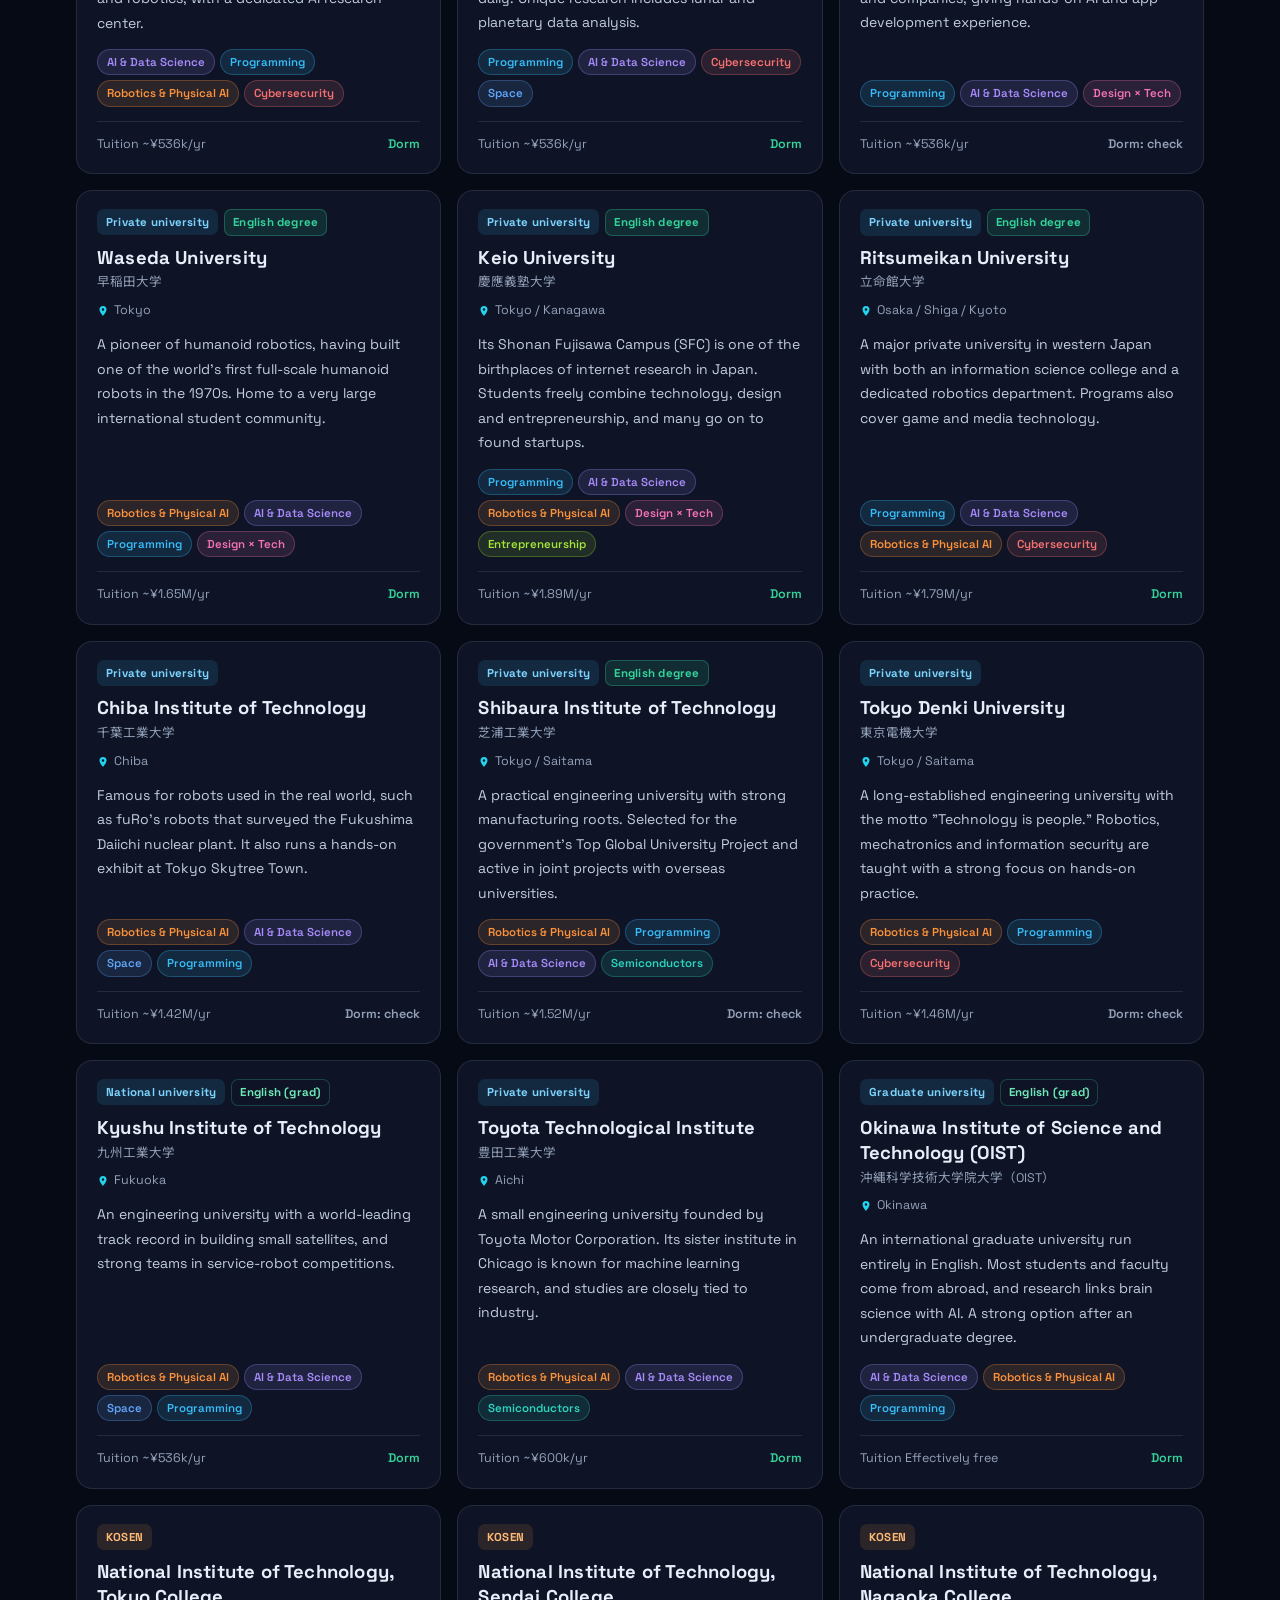
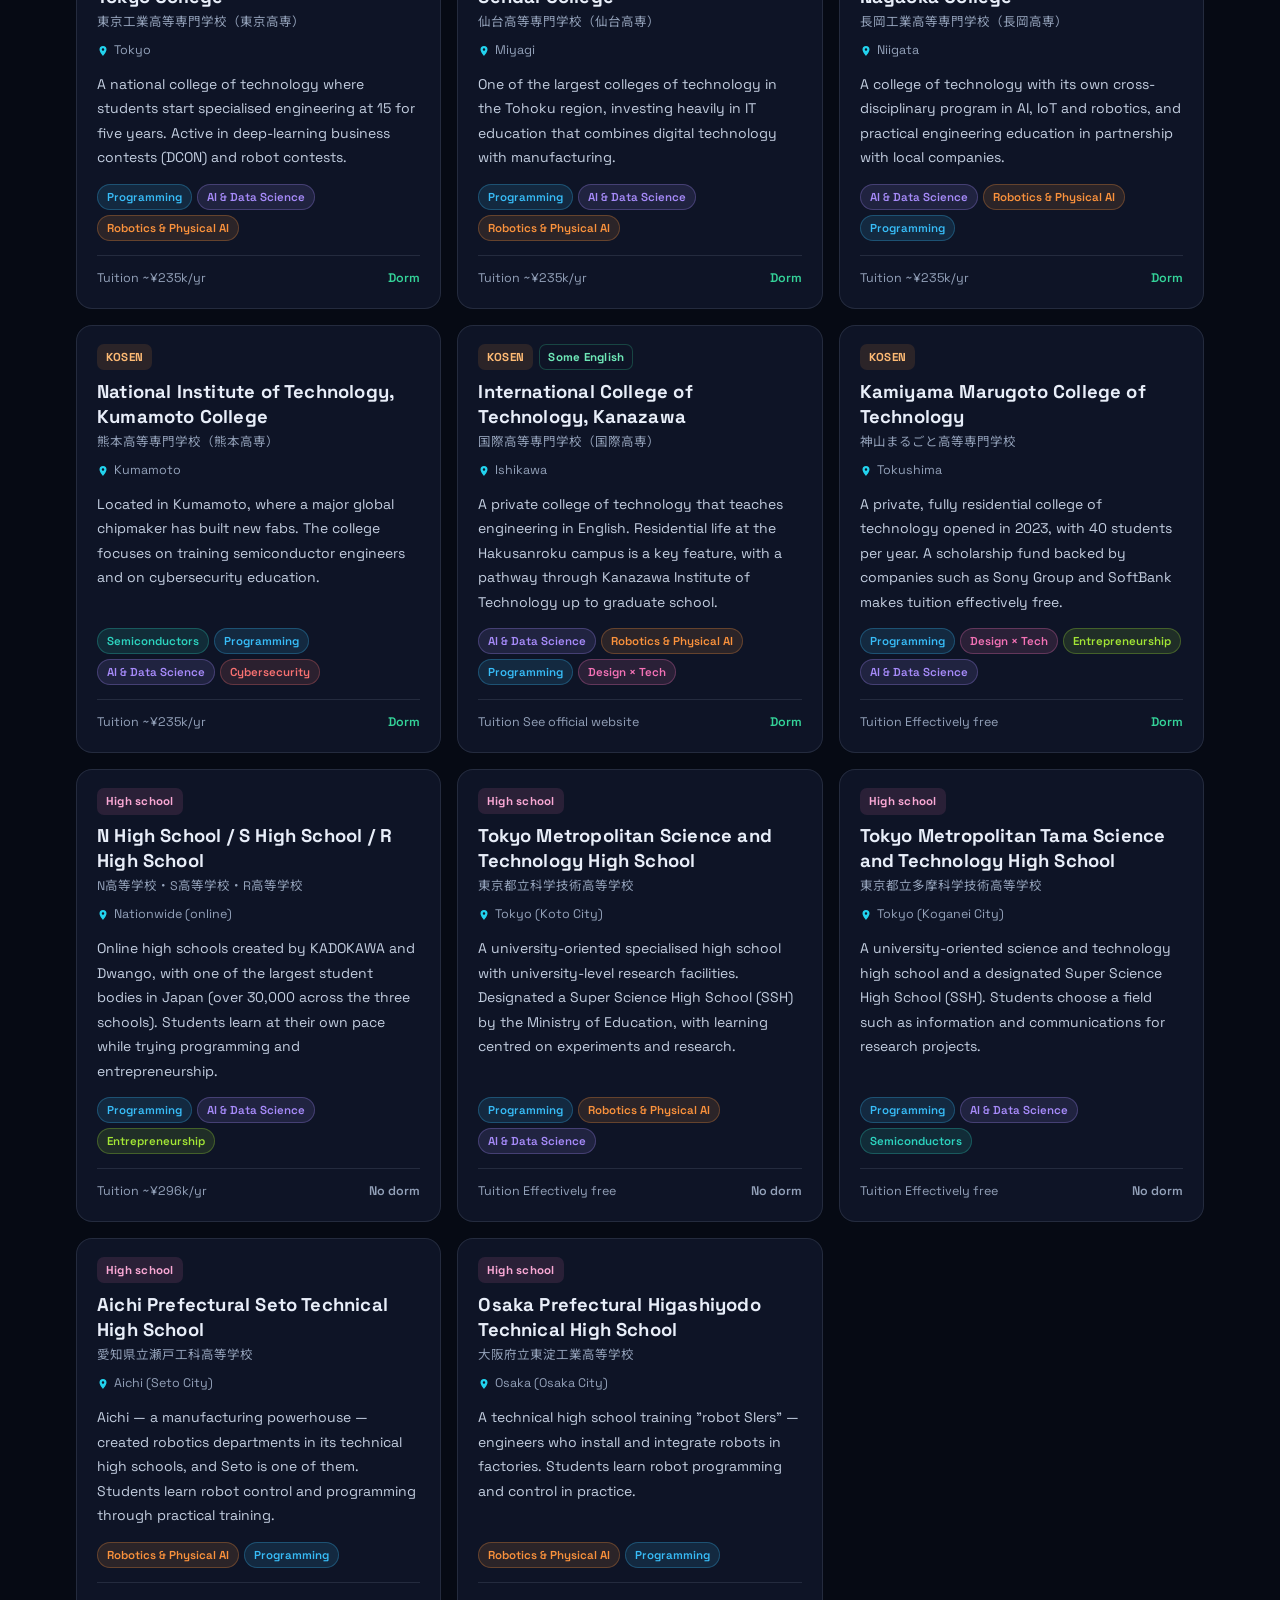
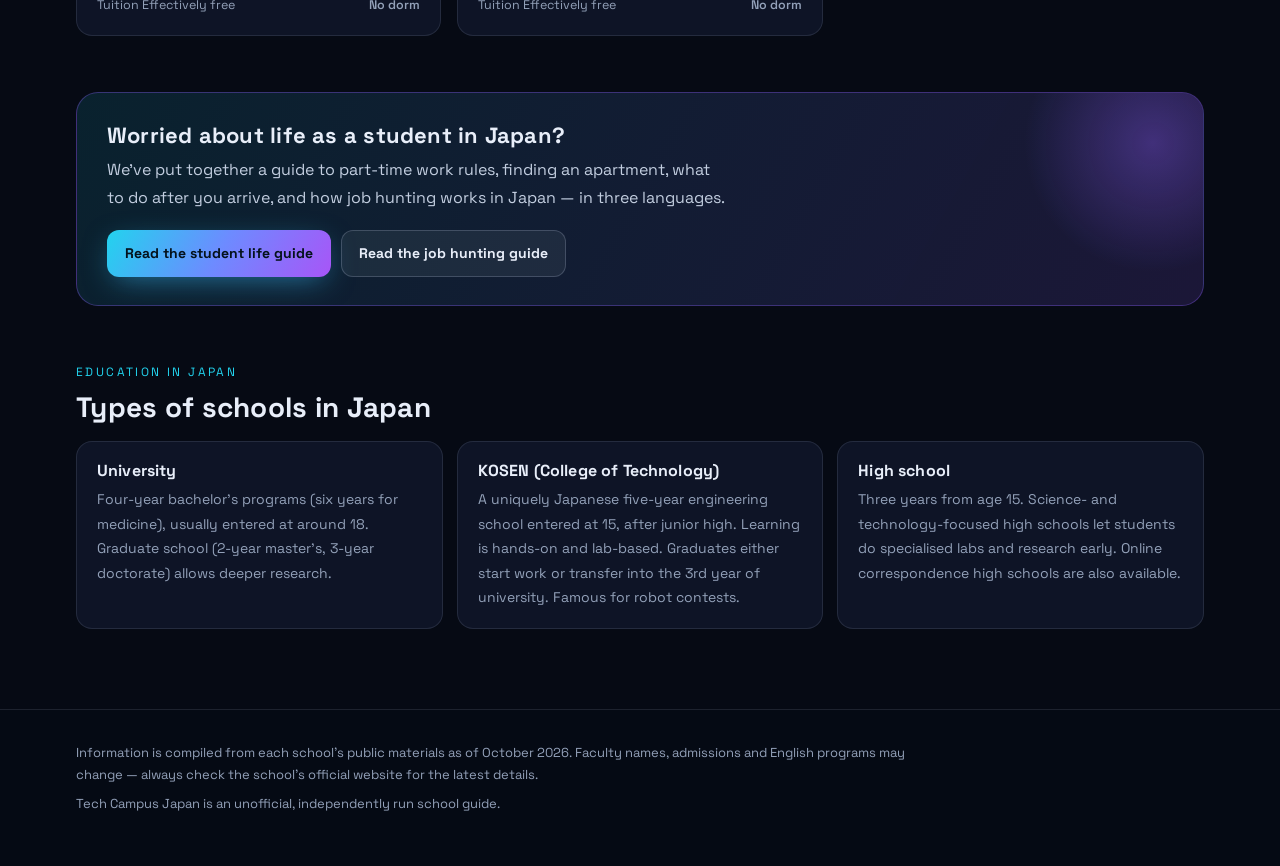
==== commit 4e6c85f8: "デザインを未来感・テック感のダークテーマに刷新（ロゴ・分野アイコン・ヒーロー図・Webフォント） Co-Authored-By: Claude Opus 5.5 <noreply@anthropic." ====
--- a/index.html
+++ b/index.html
@@ -5,14 +5,18 @@
   <meta name="viewport" content="width=device-width, initial-scale=1">
   <title>Tech Campus Japan</title>
   <meta name="description" content="プログラミング・AI・ロボットを学べる日本の大学・高専・高校ガイド（日本語 / English / 中文） — Japanese universities, KOSEN and high schools for programming, AI and robotics.">
-  <link rel="icon" href="data:image/svg+xml,%3Csvg xmlns='http://www.w3.org/2000/svg' viewBox='0 0 32 32'%3E%3Crect width='32' height='32' rx='8' fill='%233b5bdb'/%3E%3Cpath d='M9 11h14M16 11v12' stroke='white' stroke-width='3' stroke-linecap='round'/%3E%3C/svg%3E">
+  <link rel="icon" href="data:image/svg+xml,%3Csvg xmlns='http://www.w3.org/2000/svg' viewBox='0 0 32 32'%3E%3Crect width='32' height='32' rx='8' fill='%23060a14'/%3E%3Cpath d='M16 3.5l11 6.3v12.4L16 28.5 5 22.2V9.8z' fill='none' stroke='%2322d3ee' stroke-width='2'/%3E%3Cpath d='M10.5 12h11M16 12v9' stroke='%23a855f7' stroke-width='2.8' stroke-linecap='round'/%3E%3C/svg%3E">
+  <meta name="theme-color" content="#060a14">
+  <link rel="preconnect" href="https://fonts.googleapis.com">
+  <link rel="preconnect" href="https://fonts.gstatic.com" crossorigin>
+  <link rel="stylesheet" href="https://fonts.googleapis.com/css2?family=Noto+Sans+JP:wght@400;500;700;800&family=Noto+Sans+SC:wght@400;500;700;800&family=Space+Grotesk:wght@500;600;700&display=swap">
   <link rel="stylesheet" href="assets/style.css">
 </head>
 <body data-page="index">
   <header class="site-header">
     <div class="wrap header-inner">
       <a class="brand" data-link="index.html" href="index.html">
-        <span class="brand-mark" aria-hidden="true">T</span>
+        <svg class="brand-logo" viewBox="0 0 32 32" aria-hidden="true"><defs><linearGradient id="lg" x1="0" y1="0" x2="1" y2="1"><stop offset="0" stop-color="#22d3ee"/><stop offset="1" stop-color="#a855f7"/></linearGradient></defs><path d="M16 2.5l11.5 6.6v13.8L16 29.5 4.5 22.9V9.1z" fill="rgba(34,211,238,.08)" stroke="url(#lg)" stroke-width="1.8"/><path d="M10.5 12h11M16 12v9" stroke="url(#lg)" stroke-width="2.6" stroke-linecap="round"/><circle cx="16" cy="22.6" r="1.9" fill="#22d3ee"/><circle cx="10.5" cy="12" r="1.4" fill="#22d3ee"/><circle cx="21.5" cy="12" r="1.4" fill="#a855f7"/></svg>
         <span><span class="brand-name" data-i18n="siteName"></span><span class="brand-sub" data-i18n="siteSub"></span></span>
       </a>
       <nav class="site-nav" aria-label="Main">
@@ -30,24 +34,86 @@
 
   <main>
     <section class="hero">
-      <div class="wrap">
-        <h1 data-i18n="heroTitle"></h1>
-        <p class="hero-lead" data-i18n="heroLead"></p>
-        <div class="stats">
-          <div class="stat"><span class="stat-num" id="stat-schools"></span><span class="stat-label" data-i18n="statSchools"></span></div>
-          <div class="stat"><span class="stat-num" id="stat-english"></span><span class="stat-label" data-i18n="statUndergradEn"></span></div>
-          <div class="stat"><span class="stat-num">3</span><span class="stat-label" data-i18n="statTypes"></span></div>
+      <div class="wrap hero-grid">
+        <div>
+          <p class="eyebrow">AI · ROBOTICS · SEMICONDUCTORS</p>
+          <h1 data-i18n="heroTitle"></h1>
+          <p class="hero-lead" data-i18n="heroLead"></p>
+          <div class="hero-actions">
+            <a class="btn" href="#schools"><span data-i18n="navSchools"></span> →</a>
+            <a class="btn btn-ghost" data-link="guide.html" href="guide.html" data-i18n="navGuide"></a>
+          </div>
+          <div class="stats">
+            <div class="stat"><span class="stat-num" id="stat-schools"></span><span class="stat-label" data-i18n="statSchools"></span></div>
+            <div class="stat"><span class="stat-num" id="stat-english"></span><span class="stat-label" data-i18n="statUndergradEn"></span></div>
+            <div class="stat"><span class="stat-num">3</span><span class="stat-label" data-i18n="statTypes"></span></div>
+          </div>
+        </div>
+        <div class="hero-visual" aria-hidden="true">
+          <!-- AIネットワーク × 半導体チップのイメージ -->
+          <svg viewBox="0 0 420 380" fill="none">
+            <defs>
+              <linearGradient id="hg" x1="0" y1="0" x2="1" y2="1">
+                <stop offset="0" stop-color="#22d3ee"/><stop offset="1" stop-color="#a855f7"/>
+              </linearGradient>
+              <radialGradient id="hglow" cx="50%" cy="50%" r="50%">
+                <stop offset="0" stop-color="#38bdf8" stop-opacity=".35"/><stop offset="1" stop-color="#38bdf8" stop-opacity="0"/>
+              </radialGradient>
+            </defs>
+            <circle cx="210" cy="190" r="170" fill="url(#hglow)"/>
+            <circle cx="210" cy="190" r="150" stroke="rgba(148,163,184,.18)" stroke-dasharray="2 6"/>
+            <circle cx="210" cy="190" r="110" stroke="rgba(148,163,184,.12)"/>
+            <!-- 接続線 -->
+            <g stroke="rgba(125,211,252,.35)" stroke-width="1.2">
+              <path d="M60 90 L150 150 M60 190 L150 150 M60 190 L150 230 M60 290 L150 230 M60 90 L150 230 M60 290 L150 150"/>
+              <path d="M270 150 L360 90 M270 150 L360 190 M270 230 L360 190 M270 230 L360 290 M270 150 L360 290 M270 230 L360 90"/>
+            </g>
+            <g stroke="url(#hg)" stroke-width="2" class="flow">
+              <path d="M60 90 L150 150"/><path d="M60 290 L150 230"/><path d="M270 150 L360 90"/><path d="M270 230 L360 290"/>
+            </g>
+            <!-- チップ -->
+            <g stroke="url(#hg)" stroke-width="2">
+              <path d="M170 120v-18M190 120v-18M210 120v-18M230 120v-18M250 120v-18"/>
+              <path d="M170 260v18M190 260v18M210 260v18M230 260v18M250 260v18"/>
+              <path d="M150 150h-18M150 170h-18M150 190h-18M150 210h-18M150 230h-18" opacity=".6"/>
+              <path d="M270 150h18M270 170h18M270 190h18M270 210h18M270 230h18" opacity=".6"/>
+            </g>
+            <rect x="150" y="120" width="120" height="140" rx="18" fill="rgba(10,16,32,.9)" stroke="url(#hg)" stroke-width="2"/>
+            <rect x="172" y="144" width="76" height="92" rx="10" stroke="rgba(148,163,184,.35)"/>
+            <text x="210" y="200" text-anchor="middle" font-family="Space Grotesk, sans-serif" font-size="30" font-weight="700" fill="url(#hg)">AI</text>
+            <text x="210" y="222" text-anchor="middle" font-family="Space Grotesk, sans-serif" font-size="9" letter-spacing="3" fill="#93a1b9">JAPAN</text>
+            <!-- ノード -->
+            <g>
+              <circle class="node" cx="60" cy="90" r="7" fill="#22d3ee"/>
+              <circle class="node" cx="60" cy="190" r="7" fill="#38bdf8"/>
+              <circle class="node" cx="60" cy="290" r="7" fill="#6d8bff"/>
+              <circle class="node" cx="360" cy="90" r="7" fill="#a855f7"/>
+              <circle class="node" cx="360" cy="190" r="7" fill="#8b5cf6"/>
+              <circle class="node" cx="360" cy="290" r="7" fill="#22d3ee"/>
+              <circle class="node" cx="210" cy="40" r="4" fill="#7dd3fc"/>
+              <circle class="node" cx="210" cy="340" r="4" fill="#c4b5fd"/>
+            </g>
+            <g fill="none" stroke-width="1.5">
+              <circle cx="60" cy="90" r="13" stroke="rgba(34,211,238,.4)"/>
+              <circle cx="360" cy="90" r="13" stroke="rgba(168,85,247,.4)"/>
+              <circle cx="60" cy="290" r="13" stroke="rgba(109,139,255,.4)"/>
+              <circle cx="360" cy="290" r="13" stroke="rgba(34,211,238,.4)"/>
+            </g>
+          </svg>
         </div>
       </div>
     </section>
 
     <section class="wrap section">
+      <p class="section-kicker">Fields</p>
       <h2 data-i18n="fieldsTitle"></h2>
       <p class="section-lead" data-i18n="fieldsLead"></p>
       <div class="fields-grid" id="fields-grid"></div>
     </section>
 
     <section class="wrap section" id="schools">
+      <p class="section-kicker">Schools</p>
+      <h2 data-i18n="navSchools" style="margin-bottom:16px"></h2>
       <div class="filters" id="filters">
         <input type="search" id="q" class="search" data-i18n-ph="searchPlaceholder" autocomplete="off">
         <div class="filter-row">
@@ -87,6 +153,7 @@
     </section>
 
     <section class="wrap section">
+      <p class="section-kicker">Education in Japan</p>
       <h2 data-i18n="guideTitle"></h2>
       <div class="guide-grid" id="guide-grid"></div>
     </section>
--- a/assets/style.css
+++ b/assets/style.css
@@ -1,299 +1,378 @@
+/* ===== Tech Campus Japan — Future Tech テーマ ===== */
 :root {
-  --bg: #f7f8fb;
-  --surface: #ffffff;
-  --surface-2: #eef1f7;
-  --text: #1a1f2e;
-  --muted: #5b6475;
-  --border: #dde2ec;
-  --accent: #3b5bdb;
-  --accent-soft: #e6ecff;
-  --hero-from: #1e2a5a;
-  --hero-to: #3b5bdb;
-  --en: #0b7a5a;
-  --en-soft: #dff5ec;
+  --bg: #060a14;
+  --bg-2: #0a1020;
+  --surface: rgba(18, 26, 46, .72);
+  --surface-solid: #111a2e;
+  --surface-2: rgba(255, 255, 255, .06);
+  --text: #e8eef9;
+  --muted: #93a1b9;
+  --border: rgba(148, 163, 184, .16);
+  --border-strong: rgba(148, 163, 184, .3);
+  --cyan: #22d3ee;
+  --violet: #8b5cf6;
+  --accent: #38bdf8;
+  --grad: linear-gradient(120deg, #22d3ee 0%, #6d8bff 50%, #a855f7 100%);
+  --en: #34d399;
+  --en-soft: rgba(52, 211, 153, .12);
   /* 分野の色 */
-  --f-prog: #3b5bdb; --f-ai: #7048e8; --f-robot: #e8590c; --f-semi: #0c8599;
-  --f-security: #c92a2a; --f-space: #1864ab; --f-design: #d6336c; --f-startup: #5c940d;
-  --radius: 14px;
-  --shadow: 0 1px 2px rgba(20, 30, 60, .06), 0 4px 16px rgba(20, 30, 60, .06);
-  color-scheme: light;
-}
-@media (prefers-color-scheme: dark) {
-  :root:not([data-theme="light"]) {
-    --bg: #0f1320; --surface: #171c2c; --surface-2: #20263a; --text: #e8ebf3; --muted: #9aa3b5;
-    --border: #2c3349; --accent: #7c95ff; --accent-soft: #232c4d; --hero-from: #121a3a; --hero-to: #2a3f9e;
-    --en: #4fd1a5; --en-soft: #143a2f;
-    --f-prog: #7c95ff; --f-ai: #a98bff; --f-robot: #ff9a5c; --f-semi: #3bc9db;
-    --f-security: #ff8787; --f-space: #74c0fc; --f-design: #f783ac; --f-startup: #a9e34b;
-    --shadow: 0 1px 2px rgba(0, 0, 0, .3), 0 4px 16px rgba(0, 0, 0, .25);
-    color-scheme: dark;
-  }
-}
-:root[data-theme="dark"] {
-  --bg: #0f1320; --surface: #171c2c; --surface-2: #20263a; --text: #e8ebf3; --muted: #9aa3b5;
-  --border: #2c3349; --accent: #7c95ff; --accent-soft: #232c4d; --hero-from: #121a3a; --hero-to: #2a3f9e;
-  --en: #4fd1a5; --en-soft: #143a2f;
-  --f-prog: #7c95ff; --f-ai: #a98bff; --f-robot: #ff9a5c; --f-semi: #3bc9db;
-  --f-security: #ff8787; --f-space: #74c0fc; --f-design: #f783ac; --f-startup: #a9e34b;
+  --f-prog: #38bdf8; --f-ai: #a78bfa; --f-robot: #fb923c; --f-semi: #2dd4bf;
+  --f-security: #f87171; --f-space: #60a5fa; --f-design: #f472b6; --f-startup: #a3e635;
+  --radius: 16px;
+  --glow: 0 0 0 1px rgba(56, 189, 248, .35), 0 10px 40px -10px rgba(56, 189, 248, .35);
+  --font-body: "Noto Sans JP", "Hiragino Sans", "Yu Gothic UI", Meiryo, system-ui, sans-serif;
   color-scheme: dark;
 }
+html:lang(zh-CN) { --font-body: "Noto Sans SC", "PingFang SC", "Microsoft YaHei", system-ui, sans-serif; }
 
 * { box-sizing: border-box; }
-html { -webkit-text-size-adjust: 100%; }
+html { -webkit-text-size-adjust: 100%; scroll-behavior: smooth; }
 body {
   margin: 0;
   background: var(--bg);
   color: var(--text);
-  font-family: -apple-system, BlinkMacSystemFont, "Segoe UI", "Hiragino Sans", "Hiragino Kaku Gothic ProN", "Noto Sans JP", "Yu Gothic UI", Meiryo, sans-serif;
-  line-height: 1.7;
-}
-html:lang(zh-CN) body {
-  font-family: -apple-system, BlinkMacSystemFont, "Segoe UI", "PingFang SC", "Noto Sans SC", "Microsoft YaHei", sans-serif;
+  font-family: "Space Grotesk", var(--font-body);
+  line-height: 1.75;
+  -webkit-font-smoothing: antialiased;
+  position: relative;
+  overflow-x: hidden;
+}
+/* 背景のグリッドと光 */
+body::before {
+  content: ""; position: fixed; inset: 0; z-index: -2; pointer-events: none;
+  background-image:
+    linear-gradient(rgba(148, 163, 184, .06) 1px, transparent 1px),
+    linear-gradient(90deg, rgba(148, 163, 184, .06) 1px, transparent 1px);
+  background-size: 48px 48px;
+  mask-image: radial-gradient(ellipse 90% 70% at 50% 0%, #000 30%, transparent 85%);
+  -webkit-mask-image: radial-gradient(ellipse 90% 70% at 50% 0%, #000 30%, transparent 85%);
+}
+body::after {
+  content: ""; position: fixed; inset: 0; z-index: -3; pointer-events: none;
+  background:
+    radial-gradient(600px 400px at 85% -5%, rgba(139, 92, 246, .22), transparent 70%),
+    radial-gradient(700px 500px at 0% 10%, rgba(34, 211, 238, .14), transparent 70%),
+    var(--bg);
 }
 a { color: var(--accent); }
-h1, h2, h3 { line-height: 1.35; }
-.wrap { max-width: 1120px; margin: 0 auto; padding: 0 16px; }
+h1, h2, h3 { line-height: 1.35; letter-spacing: .01em; }
+.wrap { max-width: 1160px; margin: 0 auto; padding: 0 16px; }
 .muted { color: var(--muted); }
-
-/* ヘッダー */
+::selection { background: rgba(56, 189, 248, .35); }
+:focus-visible { outline: 2px solid var(--cyan); outline-offset: 2px; }
+
+/* ===== ヘッダー ===== */
 .site-header {
-  position: sticky; top: 0; z-index: 10;
-  background: color-mix(in srgb, var(--surface) 92%, transparent);
-  backdrop-filter: blur(8px);
+  position: sticky; top: 0; z-index: 20;
+  background: rgba(6, 10, 20, .7);
+  backdrop-filter: blur(14px) saturate(140%);
+  -webkit-backdrop-filter: blur(14px) saturate(140%);
   border-bottom: 1px solid var(--border);
 }
-.header-inner { display: flex; align-items: center; justify-content: space-between; gap: 12px; min-height: 60px; }
+.header-inner { display: flex; align-items: center; gap: 12px; min-height: 64px; flex-wrap: wrap; }
 .brand { display: flex; align-items: center; gap: 10px; color: var(--text); text-decoration: none; min-width: 0; }
-.brand-mark {
-  flex: none; width: 34px; height: 34px; border-radius: 9px; display: grid; place-items: center;
-  background: var(--accent); color: #fff; font-weight: 800;
-}
-.brand-name { display: block; font-weight: 800; letter-spacing: .01em; line-height: 1.2; }
-.brand-sub { display: block; font-size: 12px; color: var(--muted); line-height: 1.3; white-space: nowrap; overflow: hidden; text-overflow: ellipsis; }
-.lang-switch { display: flex; flex: none; background: var(--surface-2); border-radius: 999px; padding: 3px; }
+.brand-logo { width: 34px; height: 34px; flex: none; filter: drop-shadow(0 0 8px rgba(34, 211, 238, .45)); }
+.brand-name { display: block; font-family: "Space Grotesk", sans-serif; font-weight: 700; font-size: 17px; letter-spacing: .02em; line-height: 1.2; }
+.brand-sub { display: block; font-size: 11.5px; color: var(--muted); line-height: 1.3; white-space: nowrap; overflow: hidden; text-overflow: ellipsis; }
+.site-nav { display: flex; gap: 2px; margin-left: auto; }
+.site-nav a {
+  color: var(--muted); text-decoration: none; font-size: 14px; font-weight: 500;
+  padding: 7px 12px; border-radius: 10px; white-space: nowrap; transition: color .2s, background .2s;
+}
+.site-nav a:hover { color: var(--text); background: var(--surface-2); }
+.site-nav a[aria-current="page"] { color: var(--text); background: rgba(56, 189, 248, .12); box-shadow: inset 0 0 0 1px rgba(56, 189, 248, .3); }
+.lang-switch { display: flex; flex: none; background: var(--surface-2); border: 1px solid var(--border); border-radius: 999px; padding: 3px; }
 .lang-switch button {
-  border: 0; background: transparent; color: var(--muted); font: inherit; font-size: 13px; font-weight: 600;
-  padding: 5px 11px; border-radius: 999px; cursor: pointer;
-}
-.lang-switch button[aria-pressed="true"] { background: var(--surface); color: var(--accent); box-shadow: var(--shadow); }
-
-/* ヒーロー */
-.hero {
-  background: linear-gradient(135deg, var(--hero-from), var(--hero-to));
-  color: #fff; padding: 56px 0 48px;
-}
-.hero h1 { font-size: clamp(26px, 5vw, 42px); margin: 0 0 14px; font-weight: 800; }
-.hero-lead { max-width: 720px; margin: 0; font-size: clamp(15px, 2.2vw, 17px); opacity: .92; }
-.stats { display: flex; flex-wrap: wrap; gap: 12px; margin-top: 28px; }
+  border: 0; background: transparent; color: var(--muted); font: inherit; font-size: 12.5px; font-weight: 600;
+  padding: 5px 11px; border-radius: 999px; cursor: pointer; transition: color .2s;
+}
+.lang-switch button:hover { color: var(--text); }
+.lang-switch button[aria-pressed="true"] { background: var(--grad); color: #04121c; }
+
+/* ===== ヒーロー ===== */
+.hero { position: relative; padding: 72px 0 56px; overflow: hidden; }
+.hero-grid { display: grid; grid-template-columns: 1.15fr .85fr; gap: 32px; align-items: center; }
+.eyebrow {
+  display: inline-flex; align-items: center; gap: 8px; margin: 0 0 18px;
+  font-family: "Space Grotesk", monospace; font-size: 12px; font-weight: 600; letter-spacing: .18em;
+  color: var(--cyan); padding: 6px 12px; border-radius: 999px;
+  border: 1px solid rgba(34, 211, 238, .35); background: rgba(34, 211, 238, .08);
+}
+.eyebrow::before { content: ""; width: 7px; height: 7px; border-radius: 50%; background: var(--cyan); box-shadow: 0 0 10px var(--cyan); animation: pulse 2s infinite; }
+.hero h1 {
+  font-size: clamp(30px, 4.8vw, 50px); margin: 0 0 18px; font-weight: 800; letter-spacing: .01em;
+  word-break: keep-all; overflow-wrap: anywhere;
+  background: linear-gradient(180deg, #ffffff 30%, #a9b8d6 100%);
+  -webkit-background-clip: text; background-clip: text; color: transparent;
+}
+.hero-lead { max-width: 640px; margin: 0; font-size: clamp(15px, 2vw, 17px); color: #b9c5da; }
+.hero-actions { display: flex; flex-wrap: wrap; gap: 10px; margin-top: 26px; }
+.stats { display: flex; flex-wrap: wrap; gap: 12px; margin-top: 30px; }
 .stat {
-  background: rgba(255, 255, 255, .12); border: 1px solid rgba(255, 255, 255, .2);
-  border-radius: 12px; padding: 10px 16px; display: flex; flex-direction: column; min-width: 120px;
-}
-.stat-num { font-size: 26px; font-weight: 800; line-height: 1.2; }
-.stat-label { font-size: 13px; opacity: .85; }
-
-/* セクション */
-.section { padding-top: 40px; padding-bottom: 8px; }
-.section h2 { font-size: 22px; margin: 0 0 6px; }
-.section-lead { color: var(--muted); margin: 0 0 16px; }
-
-/* 分野カード */
-.fields-grid { display: grid; grid-template-columns: repeat(auto-fill, minmax(230px, 1fr)); gap: 12px; }
+  background: var(--surface); border: 1px solid var(--border); border-radius: 14px;
+  padding: 12px 18px; display: flex; flex-direction: column; min-width: 128px; backdrop-filter: blur(8px);
+}
+.stat-num {
+  font-family: "Space Grotesk", sans-serif; font-size: 32px; font-weight: 700; line-height: 1.15;
+  background: var(--grad); -webkit-background-clip: text; background-clip: text; color: transparent;
+}
+.stat-label { font-size: 12.5px; color: var(--muted); }
+.hero-visual { position: relative; }
+.hero-visual svg { width: 100%; height: auto; display: block; filter: drop-shadow(0 0 30px rgba(56, 189, 248, .25)); }
+.hero-visual .node { animation: pulse 3s ease-in-out infinite; transform-box: fill-box; transform-origin: center; }
+.hero-visual .node:nth-child(3n) { animation-delay: .8s; }
+.hero-visual .node:nth-child(3n+1) { animation-delay: 1.6s; }
+.hero-visual .flow { stroke-dasharray: 6 10; animation: flow 3s linear infinite; }
+@keyframes pulse { 0%, 100% { opacity: 1; } 50% { opacity: .35; } }
+@keyframes flow { to { stroke-dashoffset: -64; } }
+
+/* ===== ボタン ===== */
+.btn {
+  display: inline-flex; align-items: center; gap: 6px; text-decoration: none; font-weight: 700; font-size: 14px;
+  padding: 11px 18px; border-radius: 12px; background: var(--grad); color: #04121c; border: 0;
+  box-shadow: 0 8px 30px -8px rgba(56, 189, 248, .6); transition: transform .2s, box-shadow .2s;
+}
+.btn:hover { transform: translateY(-1px); box-shadow: 0 12px 36px -8px rgba(139, 92, 246, .7); }
+.btn-ghost { background: var(--surface-2); color: var(--text); box-shadow: inset 0 0 0 1px var(--border-strong); }
+.btn-ghost:hover { box-shadow: inset 0 0 0 1px var(--cyan); }
+
+/* ===== セクション ===== */
+.section { padding-top: 48px; padding-bottom: 8px; }
+.section h2 { font-size: clamp(22px, 3vw, 28px); margin: 0 0 6px; }
+.section-kicker { font-family: "Space Grotesk", monospace; font-size: 12px; letter-spacing: .2em; color: var(--cyan); margin: 0 0 6px; text-transform: uppercase; }
+.section-lead { color: var(--muted); margin: 0 0 20px; }
+
+/* ===== 分野カード ===== */
+.fields-grid { display: grid; grid-template-columns: repeat(auto-fill, minmax(240px, 1fr)); gap: 12px; }
 .field-card {
-  text-align: left; font: inherit; color: var(--text); cursor: pointer;
-  background: var(--surface); border: 1px solid var(--border); border-left: 4px solid var(--c);
-  border-radius: 12px; padding: 12px 14px; display: flex; flex-direction: column; gap: 2px;
-  transition: transform .15s, box-shadow .15s;
-}
-.field-card:hover { transform: translateY(-2px); box-shadow: var(--shadow); }
-.field-name { font-weight: 700; color: var(--c); }
-.field-desc { font-size: 13px; color: var(--muted); line-height: 1.55; }
-
-/* 絞り込み */
+  position: relative; text-align: left; font: inherit; color: var(--text); cursor: pointer;
+  background: var(--surface); border: 1px solid var(--border); border-radius: var(--radius);
+  padding: 16px; display: grid; grid-template-columns: auto 1fr; gap: 4px 12px; align-items: start;
+  transition: transform .2s, border-color .2s, box-shadow .2s; backdrop-filter: blur(8px);
+}
+.field-card:hover { transform: translateY(-3px); border-color: color-mix(in srgb, var(--c) 60%, transparent); box-shadow: 0 10px 40px -12px color-mix(in srgb, var(--c) 60%, transparent); }
+.field-icon {
+  grid-row: span 2; width: 40px; height: 40px; border-radius: 12px; display: grid; place-items: center;
+  color: var(--c); background: color-mix(in srgb, var(--c) 14%, transparent);
+  box-shadow: inset 0 0 0 1px color-mix(in srgb, var(--c) 35%, transparent);
+}
+.field-icon svg { width: 22px; height: 22px; }
+.field-name { font-weight: 700; color: var(--text); }
+.field-desc { font-size: 13px; color: var(--muted); line-height: 1.6; }
+
+/* ===== 絞り込み ===== */
 .filters {
-  background: var(--surface); border: 1px solid var(--border); border-radius: var(--radius);
-  padding: 16px; box-shadow: var(--shadow); display: flex; flex-direction: column; gap: 12px;
+  background: var(--surface); border: 1px solid var(--border); border-radius: 20px;
+  padding: 18px; display: flex; flex-direction: column; gap: 14px; backdrop-filter: blur(10px);
 }
 .search {
-  width: 100%; font: inherit; font-size: 16px; padding: 11px 14px; border-radius: 10px;
-  border: 1px solid var(--border); background: var(--bg); color: var(--text);
-}
-.search:focus, .select:focus { outline: 2px solid var(--accent); outline-offset: 1px; }
+  width: 100%; font: inherit; font-size: 16px; padding: 13px 16px 13px 44px; border-radius: 12px;
+  border: 1px solid var(--border-strong); color: var(--text);
+  background: rgba(6, 10, 20, .6) url("data:image/svg+xml,%3Csvg xmlns='http://www.w3.org/2000/svg' width='18' height='18' fill='none' stroke='%2393a1b9' stroke-width='2' stroke-linecap='round' viewBox='0 0 24 24'%3E%3Ccircle cx='11' cy='11' r='7'/%3E%3Cpath d='m20 20-3.5-3.5'/%3E%3C/svg%3E") no-repeat 15px center;
+}
+.search::placeholder { color: #6b7a93; }
+.search:focus, .select:focus { outline: none; border-color: var(--cyan); box-shadow: 0 0 0 3px rgba(34, 211, 238, .2); }
 .filter-row { display: flex; gap: 10px; align-items: flex-start; flex-wrap: wrap; }
 .filter-row-inline { align-items: center; }
-.filter-label { font-size: 13px; font-weight: 700; color: var(--muted); min-width: 84px; padding-top: 5px; }
+.filter-label { font-size: 12.5px; font-weight: 600; color: var(--muted); min-width: 96px; padding-top: 6px; }
 .filter-row-inline .filter-label { padding-top: 0; }
 .chips { display: flex; flex-wrap: wrap; gap: 6px; flex: 1; min-width: 0; }
 .chip {
-  font: inherit; font-size: 13px; padding: 5px 12px; border-radius: 999px; cursor: pointer;
-  border: 1px solid var(--border); background: var(--bg); color: var(--text);
-}
-.chip[aria-pressed="true"] { background: var(--accent); border-color: var(--accent); color: #fff; }
+  font: inherit; font-size: 13px; padding: 6px 13px; border-radius: 999px; cursor: pointer;
+  border: 1px solid var(--border-strong); background: transparent; color: #c8d3e6; transition: all .2s;
+}
+.chip:hover { border-color: var(--cyan); color: var(--text); }
+.chip[aria-pressed="true"] { background: var(--grad); border-color: transparent; color: #04121c; font-weight: 700; }
 .select {
-  font: inherit; font-size: 14px; padding: 6px 10px; border-radius: 8px; max-width: 100%;
-  border: 1px solid var(--border); background: var(--bg); color: var(--text);
-}
-.check { display: inline-flex; align-items: center; gap: 6px; font-size: 14px; cursor: pointer; }
-.check input { width: 17px; height: 17px; accent-color: var(--en); }
-.link-btn { font: inherit; font-size: 13px; background: none; border: 0; color: var(--accent); cursor: pointer; text-decoration: underline; margin-left: auto; }
-.result-count { color: var(--muted); font-size: 14px; margin: 16px 0 10px; }
-
-/* カード */
-.cards { display: grid; grid-template-columns: repeat(auto-fill, minmax(300px, 1fr)); gap: 14px; }
+  font: inherit; font-size: 14px; padding: 8px 12px; border-radius: 10px; max-width: 100%;
+  border: 1px solid var(--border-strong); background: var(--surface-solid); color: var(--text);
+}
+.check { display: inline-flex; align-items: center; gap: 7px; font-size: 14px; cursor: pointer; color: #c8d3e6; }
+.check input { width: 17px; height: 17px; accent-color: var(--cyan); }
+.link-btn { font: inherit; font-size: 13px; background: none; border: 0; color: var(--accent); cursor: pointer; margin-left: auto; }
+.link-btn:hover { text-decoration: underline; }
+.result-count { color: var(--muted); font-size: 14px; margin: 18px 0 12px; font-family: "Space Grotesk", var(--font-body); }
+
+/* ===== 学校カード ===== */
+.cards { display: grid; grid-template-columns: repeat(auto-fill, minmax(310px, 1fr)); gap: 16px; }
 .card {
-  background: var(--surface); border: 1px solid var(--border); border-radius: var(--radius);
-  padding: 16px 18px; display: flex; flex-direction: column; position: relative;
-  transition: transform .15s, box-shadow .15s;
-}
-.card:hover { transform: translateY(-2px); box-shadow: var(--shadow); }
-.card-badges { display: flex; flex-wrap: wrap; gap: 6px; margin-bottom: 8px; }
-.card-title { font-size: 18px; margin: 0; }
+  position: relative; background: var(--surface); border: 1px solid var(--border); border-radius: var(--radius);
+  padding: 18px 20px; display: flex; flex-direction: column; backdrop-filter: blur(8px);
+  transition: transform .25s, box-shadow .25s, border-color .25s;
+}
+.card::before {
+  content: ""; position: absolute; inset: 0; border-radius: inherit; padding: 1px; pointer-events: none;
+  background: var(--grad); opacity: 0; transition: opacity .25s;
+  -webkit-mask: linear-gradient(#000 0 0) content-box, linear-gradient(#000 0 0);
+  -webkit-mask-composite: xor; mask-composite: exclude;
+}
+.card:hover { transform: translateY(-4px); box-shadow: 0 18px 50px -18px rgba(56, 189, 248, .45); border-color: transparent; }
+.card:hover::before { opacity: 1; }
+.card-badges { display: flex; flex-wrap: wrap; gap: 6px; margin-bottom: 10px; }
+.card-title { font-size: 18.5px; margin: 0; }
 .card-title a { color: var(--text); text-decoration: none; }
 .card-title a::after { content: ""; position: absolute; inset: 0; } /* カード全体をリンクに */
-.card-alt { margin: 2px 0 0; font-size: 13px; color: var(--muted); }
-.card-pref { margin: 4px 0 8px; font-size: 13px; color: var(--muted); }
-.card-pref::before { content: "📍 "; }
-.card-desc { margin: 0 0 12px; font-size: 14px; flex: 1; }
+.card-alt { margin: 2px 0 0; font-size: 12.5px; color: var(--muted); font-family: "Space Grotesk", var(--font-body); }
+.card-pref { margin: 6px 0 10px; font-size: 12.5px; color: var(--muted); display: flex; align-items: center; gap: 5px; }
+.card-pref::before {
+  content: ""; width: 12px; height: 12px; flex: none; background: var(--cyan);
+  -webkit-mask: url("data:image/svg+xml,%3Csvg xmlns='http://www.w3.org/2000/svg' viewBox='0 0 24 24'%3E%3Cpath d='M12 2a7 7 0 0 0-7 7c0 5 7 13 7 13s7-8 7-13a7 7 0 0 0-7-7zm0 9.5A2.5 2.5 0 1 1 12 6.5a2.5 2.5 0 0 1 0 5z'/%3E%3C/svg%3E") center / contain no-repeat;
+  mask: url("data:image/svg+xml,%3Csvg xmlns='http://www.w3.org/2000/svg' viewBox='0 0 24 24'%3E%3Cpath d='M12 2a7 7 0 0 0-7 7c0 5 7 13 7 13s7-8 7-13a7 7 0 0 0-7-7zm0 9.5A2.5 2.5 0 1 1 12 6.5a2.5 2.5 0 0 1 0 5z'/%3E%3C/svg%3E") center / contain no-repeat;
+}
+.card-desc { margin: 0 0 14px; font-size: 14px; flex: 1; color: #c3cee0; }
 .tags { display: flex; flex-wrap: wrap; gap: 5px; }
 .tag {
-  font-size: 12px; font-weight: 600; padding: 2px 9px; border-radius: 999px; white-space: nowrap;
+  font-size: 11.5px; font-weight: 600; padding: 3px 10px; border-radius: 999px; white-space: nowrap;
   color: var(--c); background: color-mix(in srgb, var(--c) 12%, transparent);
+  box-shadow: inset 0 0 0 1px color-mix(in srgb, var(--c) 28%, transparent);
 }
 .tag-prog { --c: var(--f-prog); } .tag-ai { --c: var(--f-ai); } .tag-robot { --c: var(--f-robot); }
 .tag-semi { --c: var(--f-semi); } .tag-security { --c: var(--f-security); } .tag-space { --c: var(--f-space); }
 .tag-design { --c: var(--f-design); } .tag-startup { --c: var(--f-startup); }
-.badge { font-size: 12px; font-weight: 700; padding: 2px 9px; border-radius: 6px; }
-.badge-univ { background: var(--accent-soft); color: var(--accent); }
-.badge-kosen { background: color-mix(in srgb, var(--f-robot) 14%, transparent); color: var(--f-robot); }
-.badge-high { background: color-mix(in srgb, var(--f-design) 14%, transparent); color: var(--f-design); }
-.badge-en { background: var(--en-soft); color: var(--en); }
+.badge { font-size: 11.5px; font-weight: 700; padding: 3px 9px; border-radius: 7px; letter-spacing: .02em; }
+.badge-univ { background: rgba(56, 189, 248, .12); color: #7dd3fc; }
+.badge-kosen { background: rgba(251, 146, 60, .12); color: #fdba74; }
+.badge-high { background: rgba(244, 114, 182, .12); color: #f9a8d4; }
+.badge-en { background: var(--en-soft); color: var(--en); box-shadow: inset 0 0 0 1px rgba(52, 211, 153, .3); }
+.badge-en-grad, .badge-en-partial { background: transparent; color: #6ee7b7; box-shadow: inset 0 0 0 1px rgba(52, 211, 153, .25); }
+.card-meta {
+  display: flex; flex-wrap: wrap; gap: 6px 12px; align-items: center; justify-content: space-between;
+  margin: 14px 0 0; padding-top: 12px; border-top: 1px solid var(--border); font-size: 12.5px; color: var(--muted);
+  font-family: "Space Grotesk", var(--font-body);
+}
+.dorm { font-weight: 600; }
+.dorm-yes { color: var(--en); }
 .empty { color: var(--muted); padding: 24px 0; }
 
-/* 学校の種類 */
-.guide-grid { display: grid; grid-template-columns: repeat(auto-fill, minmax(280px, 1fr)); gap: 12px; margin-top: 12px; }
-.guide-item { background: var(--surface); border: 1px solid var(--border); border-radius: var(--radius); padding: 16px 18px; }
-.guide-item h3 { margin: 0 0 6px; font-size: 16px; }
+/* ===== 学校の種類 ===== */
+.guide-grid { display: grid; grid-template-columns: repeat(auto-fill, minmax(290px, 1fr)); gap: 14px; margin-top: 14px; }
+.guide-item { background: var(--surface); border: 1px solid var(--border); border-radius: var(--radius); padding: 18px 20px; }
+.guide-item h3 { margin: 0 0 6px; font-size: 16px; color: var(--text); }
 .guide-item p { margin: 0; font-size: 14px; color: var(--muted); }
 
-/* 詳細ページ */
-.back { display: inline-block; margin-bottom: 16px; text-decoration: none; font-size: 14px; }
-.detail-head h1 { font-size: clamp(24px, 4.5vw, 34px); margin: 0; }
-.detail-alt { color: var(--muted); margin: 4px 0 0; }
+/* ===== ガイドへの誘導 ===== */
+.cta {
+  position: relative; overflow: hidden;
+  display: flex; flex-wrap: wrap; gap: 18px 28px; align-items: center; justify-content: space-between;
+  background: linear-gradient(120deg, rgba(34, 211, 238, .12), rgba(139, 92, 246, .16));
+  border: 1px solid rgba(139, 92, 246, .35); border-radius: 22px; padding: 28px 30px;
+}
+.cta::after {
+  content: ""; position: absolute; right: -80px; top: -80px; width: 260px; height: 260px; border-radius: 50%;
+  background: radial-gradient(circle, rgba(139, 92, 246, .35), transparent 70%); pointer-events: none;
+}
+.cta h2 { margin: 0 0 6px; font-size: 22px; }
+.cta p { margin: 0; color: #c3cee0; max-width: 620px; }
+.cta-actions { display: flex; flex-wrap: wrap; gap: 10px; position: relative; z-index: 1; }
+
+/* ===== 詳細ページ ===== */
+.back { display: inline-flex; margin-bottom: 18px; text-decoration: none; font-size: 14px; color: var(--muted); }
+.back:hover { color: var(--cyan); }
+.detail-head h1 {
+  font-size: clamp(26px, 4.6vw, 40px); margin: 0;
+  background: linear-gradient(180deg, #fff 30%, #a9b8d6 100%); -webkit-background-clip: text; background-clip: text; color: transparent;
+}
+.detail-alt { color: var(--muted); margin: 6px 0 0; font-family: "Space Grotesk", var(--font-body); }
 .detail-pref { color: var(--muted); margin: 4px 0 0; font-size: 14px; }
-.detail-desc { font-size: 17px; max-width: 780px; margin: 20px 0; }
+.detail-desc { font-size: 17px; max-width: 800px; margin: 22px 0 26px; color: #c9d4e6; }
 .detail-list {
   background: var(--surface); border: 1px solid var(--border); border-radius: var(--radius);
-  padding: 4px 20px; margin: 0; display: grid; grid-template-columns: 180px 1fr;
-}
-.detail-list dt, .detail-list dd { padding: 14px 0; border-bottom: 1px solid var(--border); margin: 0; }
-.detail-list dt { font-weight: 700; font-size: 14px; color: var(--muted); padding-right: 16px; }
+  padding: 4px 22px; margin: 0; display: grid; grid-template-columns: 200px 1fr; backdrop-filter: blur(8px);
+}
+.detail-list dt, .detail-list dd { padding: 15px 0; border-bottom: 1px solid var(--border); margin: 0; }
+.detail-list dt { font-weight: 600; font-size: 13.5px; color: var(--muted); padding-right: 16px; }
 .detail-list dt:last-of-type, .detail-list dd:last-of-type { border-bottom: 0; }
 .detail-list dd a { word-break: break-all; }
+.detail-list small { display: inline-block; margin-top: 4px; font-size: 12px; }
 .detail-fields { list-style: none; margin: 0; padding: 0; display: flex; flex-direction: column; gap: 8px; }
 .detail-fields li { display: flex; gap: 10px; align-items: baseline; flex-wrap: wrap; }
-.related { margin-top: 40px; }
+.detail .detail-sub { font-size: 20px; margin: 40px 0 14px; display: flex; align-items: center; gap: 10px; }
+.detail-sub::before { content: ""; width: 4px; height: 20px; border-radius: 2px; background: var(--grad); }
+.level { font-weight: 700; }
+.level-undergrad, .level-grad { color: var(--en); }
+.detail-guide-link { margin: 18px 0 0; }
+.related { margin-top: 48px; }
 .related h2 { font-size: 20px; }
 
-/* フッター */
-.site-footer { margin-top: 56px; padding: 28px 0 40px; border-top: 1px solid var(--border); font-size: 13px; color: var(--muted); }
-.site-footer p { margin: 0 0 6px; max-width: 820px; }
-
+/* ===== 留学生活ガイド ===== */
+.guide-page { max-width: 880px; }
+.guide-page h1 {
+  font-size: clamp(28px, 5vw, 42px); margin: 0 0 10px;
+  background: linear-gradient(180deg, #fff 30%, #a9b8d6 100%); -webkit-background-clip: text; background-clip: text; color: transparent;
+}
+.g-lead { color: #b9c5da; margin: 0 0 24px; }
+.g-toc { background: var(--surface); border: 1px solid var(--border); border-radius: var(--radius); padding: 16px 22px; }
+.g-toc strong { font-family: "Space Grotesk", var(--font-body); color: var(--cyan); font-size: 13px; letter-spacing: .1em; }
+.g-toc ol { margin: 8px 0 0; padding-left: 22px; }
+.g-toc li { margin: 3px 0; }
+.g-toc a { color: var(--text); text-decoration: none; }
+.g-toc a:hover { color: var(--cyan); }
+.g-section { padding-top: 44px; scroll-margin-top: 84px; }
+.g-section h2 { font-size: 24px; margin: 0 0 14px; display: flex; align-items: center; gap: 10px; }
+.g-section h2::before { content: ""; width: 4px; height: 24px; border-radius: 2px; background: var(--grad); }
+.g-section > h3 { font-size: 16px; margin: 22px 0 12px; color: var(--cyan); }
+.g-intro { margin: 0 0 8px; color: #c3cee0; }
+.g-blocks { display: grid; gap: 12px; margin-top: 14px; }
+.g-block { background: var(--surface); border: 1px solid var(--border); border-radius: 14px; padding: 16px 20px; }
+.g-block h3 { font-size: 16px; margin: 0 0 6px; }
+.g-block p { margin: 0; color: #c3cee0; }
+.g-block ul { margin: 0; padding-left: 20px; color: #c3cee0; }
+.g-block li { margin: 4px 0; }
+.g-block li::marker { color: var(--cyan); }
+.g-note { margin-top: 36px; font-size: 13px; color: var(--muted); }
+.timeline { list-style: none; margin: 0; padding: 0 0 0 4px; border-left: 2px solid rgba(56, 189, 248, .3); }
+.timeline li { position: relative; padding: 0 0 16px 22px; display: flex; flex-direction: column; }
+.timeline li::before {
+  content: ""; position: absolute; left: -8px; top: 7px; width: 12px; height: 12px;
+  border-radius: 50%; background: var(--cyan); box-shadow: 0 0 12px var(--cyan);
+}
+.tl-when { font-weight: 700; color: var(--cyan); font-size: 14px; font-family: "Space Grotesk", var(--font-body); }
+.tl-what { color: #c3cee0; }
+.steps { list-style: none; margin: 0; padding: 0; display: flex; flex-wrap: wrap; gap: 8px; counter-reset: step; }
+.steps li {
+  counter-increment: step; background: var(--surface); border: 1px solid var(--border-strong);
+  border-radius: 999px; padding: 5px 14px 5px 6px; font-size: 14px;
+}
+.steps li::before {
+  content: counter(step); display: inline-grid; place-items: center; width: 22px; height: 22px; margin-right: 8px;
+  border-radius: 50%; background: var(--grad); color: #04121c; font-size: 12px; font-weight: 800;
+}
+
+/* ===== フッター ===== */
+.site-footer { margin-top: 72px; padding: 32px 0 44px; border-top: 1px solid var(--border); font-size: 13px; color: var(--muted); background: rgba(6, 10, 20, .6); }
+.site-footer p { margin: 0 0 6px; max-width: 840px; }
+
+/* ===== レスポンシブ ===== */
+@media (max-width: 900px) {
+  .hero-grid { grid-template-columns: 1fr; }
+  .hero-visual { max-width: 420px; margin: 0 auto; opacity: .9; }
+  .site-nav { order: 3; width: 100%; margin: 0 0 10px; overflow-x: auto; }
+  .site-nav a { padding: 5px 12px 5px 0; background: none !important; box-shadow: none !important; }
+  .site-nav a[aria-current="page"] { color: var(--cyan); }
+  .lang-switch { margin-left: auto; }
+}
 @media (max-width: 640px) {
-  .hero { padding: 40px 0 36px; }
-  .stat { min-width: 0; flex: 1 1 30%; padding: 8px 12px; }
-  .stat-num { font-size: 22px; }
-  .stat-label { font-size: 12px; }
+  .hero { padding: 44px 0 36px; }
+  .hero-visual { display: none; }
+  .stat { min-width: 0; flex: 1 1 30%; padding: 10px 12px; }
+  .stat-num { font-size: 24px; }
+  .stat-label { font-size: 11.5px; }
   .brand-sub { display: none; }
-  .lang-switch button { padding: 5px 9px; }
+  .lang-switch button { padding: 4px 8px; font-size: 12px; }
+  .brand-name { font-size: 15px; }
+  .brand-logo { width: 30px; height: 30px; }
+  .header-inner { gap: 8px; }
   .filter-label { min-width: 100%; padding-top: 0; }
   .link-btn { margin-left: 0; }
   .cards { grid-template-columns: 1fr; }
+  .cta { padding: 22px 20px; }
+  .cta-actions, .hero-actions { width: 100%; }
+  .btn { flex: 1 1 100%; justify-content: center; }
   .detail-list { grid-template-columns: 1fr; padding: 4px 16px; }
   .detail-list dt { border-bottom: 0; padding-bottom: 2px; }
   .detail-list dd { padding-top: 0; }
 }
-
-/* ===== ナビゲーション ===== */
-.header-inner { flex-wrap: wrap; }
-.site-nav { display: flex; gap: 4px; margin-left: auto; margin-right: 8px; }
-.site-nav a {
-  color: var(--muted); text-decoration: none; font-size: 14px; font-weight: 600;
-  padding: 6px 10px; border-radius: 8px; white-space: nowrap;
-}
-.site-nav a:hover { background: var(--surface-2); color: var(--text); }
-.site-nav a[aria-current="page"] { color: var(--accent); }
-
-/* ===== カードの学費・寮 ===== */
-.card-meta {
-  display: flex; flex-wrap: wrap; gap: 6px 12px; align-items: center; justify-content: space-between;
-  margin: 12px 0 0; padding-top: 10px; border-top: 1px dashed var(--border); font-size: 13px; color: var(--muted);
-}
-.dorm { font-weight: 600; }
-.dorm-yes { color: var(--en); }
-.badge-en-grad, .badge-en-partial { background: var(--surface-2); color: var(--en); }
-
-/* ===== 詳細ページの留学生向け情報 ===== */
-.detail-sub { font-size: 20px; margin: 32px 0 12px; }
-.level { font-weight: 700; }
-.level-undergrad, .level-grad { color: var(--en); }
-.detail-list small { display: inline-block; margin-top: 4px; font-size: 12px; }
-.detail-guide-link { margin: 16px 0 0; }
-
-/* ===== ガイドへの誘導 ===== */
-.cta {
-  display: flex; flex-wrap: wrap; gap: 16px 24px; align-items: center; justify-content: space-between;
-  background: var(--accent-soft); border: 1px solid var(--border); border-radius: var(--radius); padding: 22px 24px;
-}
-.cta h2 { margin: 0 0 4px; font-size: 20px; }
-.cta p { margin: 0; color: var(--muted); max-width: 620px; }
-.cta-actions { display: flex; flex-wrap: wrap; gap: 8px; }
-.btn {
-  display: inline-block; text-decoration: none; font-weight: 700; font-size: 14px;
-  padding: 10px 16px; border-radius: 10px; background: var(--accent); color: #fff; border: 1px solid var(--accent);
-}
-.btn-ghost { background: transparent; color: var(--accent); }
-
-/* ===== 留学生活ガイド ===== */
-.guide-page { max-width: 860px; }
-.guide-page h1 { font-size: clamp(26px, 5vw, 36px); margin: 0 0 8px; }
-.g-lead { color: var(--muted); margin: 0 0 20px; }
-.g-toc { background: var(--surface); border: 1px solid var(--border); border-radius: var(--radius); padding: 14px 20px; }
-.g-toc ol { margin: 6px 0 0; padding-left: 20px; }
-.g-toc li { margin: 2px 0; }
-.g-section { padding-top: 36px; scroll-margin-top: 80px; }
-.g-section h2 { font-size: 22px; margin: 0 0 12px; padding-bottom: 8px; border-bottom: 2px solid var(--accent); }
-.g-section > h3 { font-size: 16px; margin: 20px 0 10px; }
-.g-intro { margin: 0 0 8px; }
-.g-blocks { display: grid; gap: 12px; margin-top: 12px; }
-.g-block { background: var(--surface); border: 1px solid var(--border); border-radius: 12px; padding: 14px 18px; }
-.g-block h3 { font-size: 16px; margin: 0 0 6px; }
-.g-block p { margin: 0; }
-.g-block ul { margin: 0; padding-left: 20px; }
-.g-block li { margin: 3px 0; }
-.g-note { margin-top: 32px; font-size: 13px; color: var(--muted); }
-.timeline { list-style: none; margin: 0; padding: 0; border-left: 3px solid var(--accent-soft); }
-.timeline li { position: relative; padding: 0 0 14px 20px; display: flex; flex-direction: column; }
-.timeline li::before {
-  content: ""; position: absolute; left: -8px; top: 6px; width: 13px; height: 13px;
-  border-radius: 50%; background: var(--accent); border: 3px solid var(--bg);
-}
-.tl-when { font-weight: 700; color: var(--accent); font-size: 14px; }
-.steps { list-style: none; margin: 0; padding: 0; display: flex; flex-wrap: wrap; gap: 6px; counter-reset: step; }
-.steps li {
-  counter-increment: step; background: var(--surface); border: 1px solid var(--border);
-  border-radius: 999px; padding: 4px 12px 4px 6px; font-size: 14px;
-}
-.steps li::before {
-  content: counter(step); display: inline-grid; place-items: center; width: 20px; height: 20px; margin-right: 6px;
-  border-radius: 50%; background: var(--accent); color: #fff; font-size: 12px; font-weight: 700;
-}
-
-@media (max-width: 860px) {
-  .site-nav { order: 3; width: 100%; margin: 0 0 8px; overflow-x: auto; }
-  .site-nav a { padding: 4px 10px 4px 0; }
-}
-@media (max-width: 640px) {
-  .cta { padding: 18px; }
-  .btn { width: 100%; text-align: center; }
-  .cta-actions { width: 100%; }
-}
+@media (prefers-reduced-motion: reduce) {
+  *, *::before, *::after { animation: none !important; transition: none !important; }
+  html { scroll-behavior: auto; }
+}
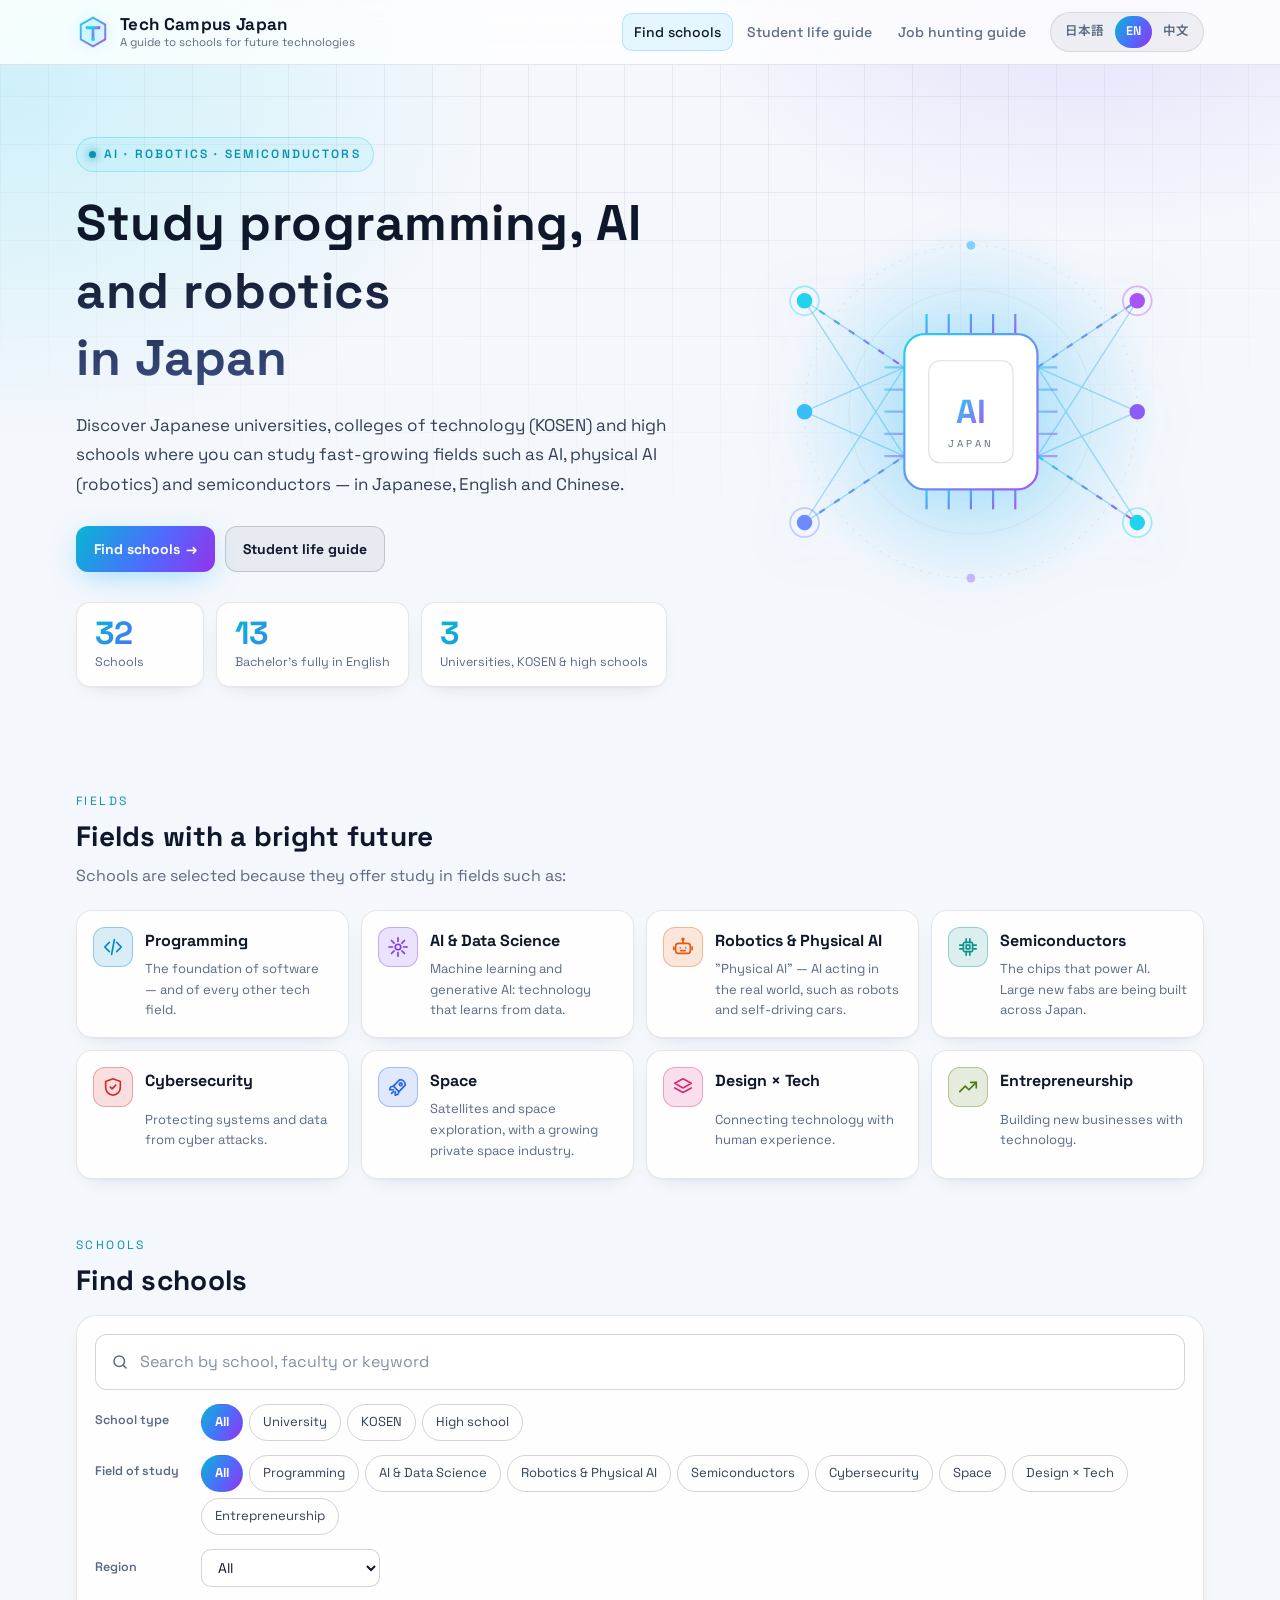
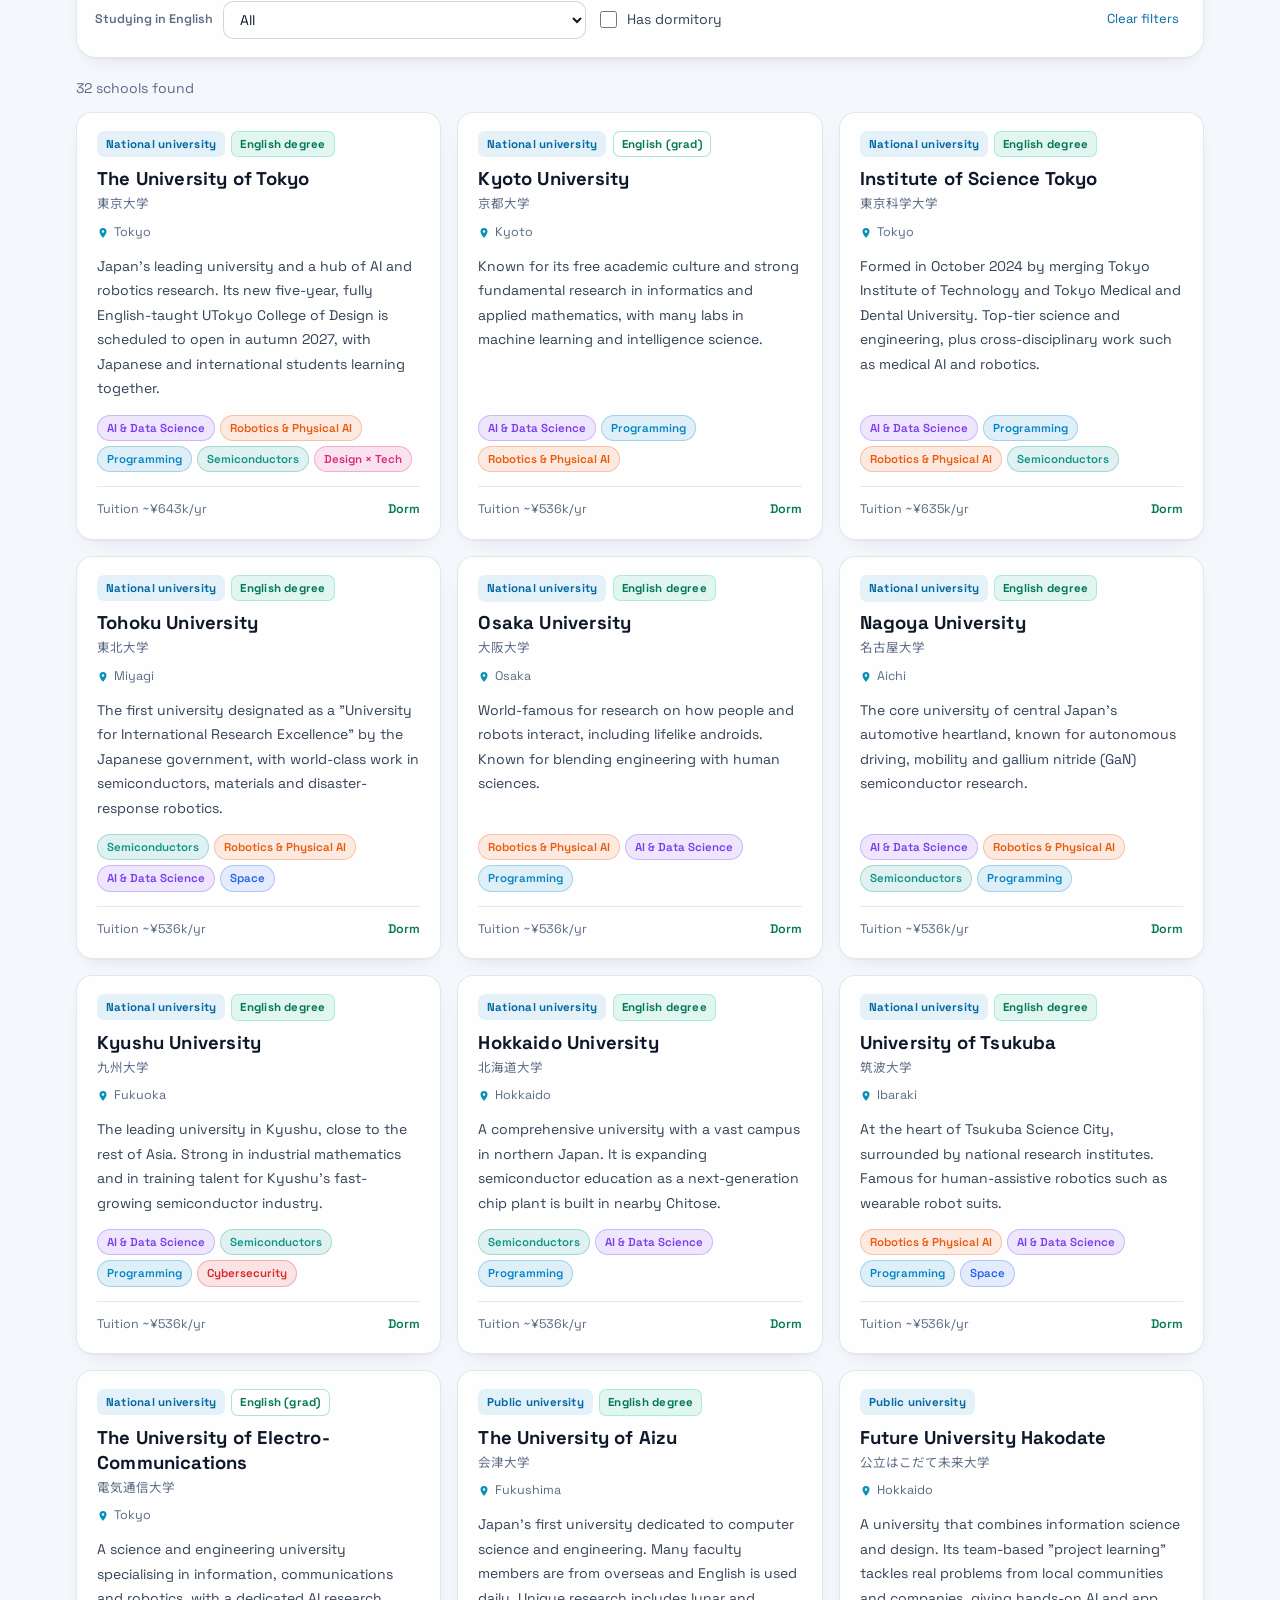
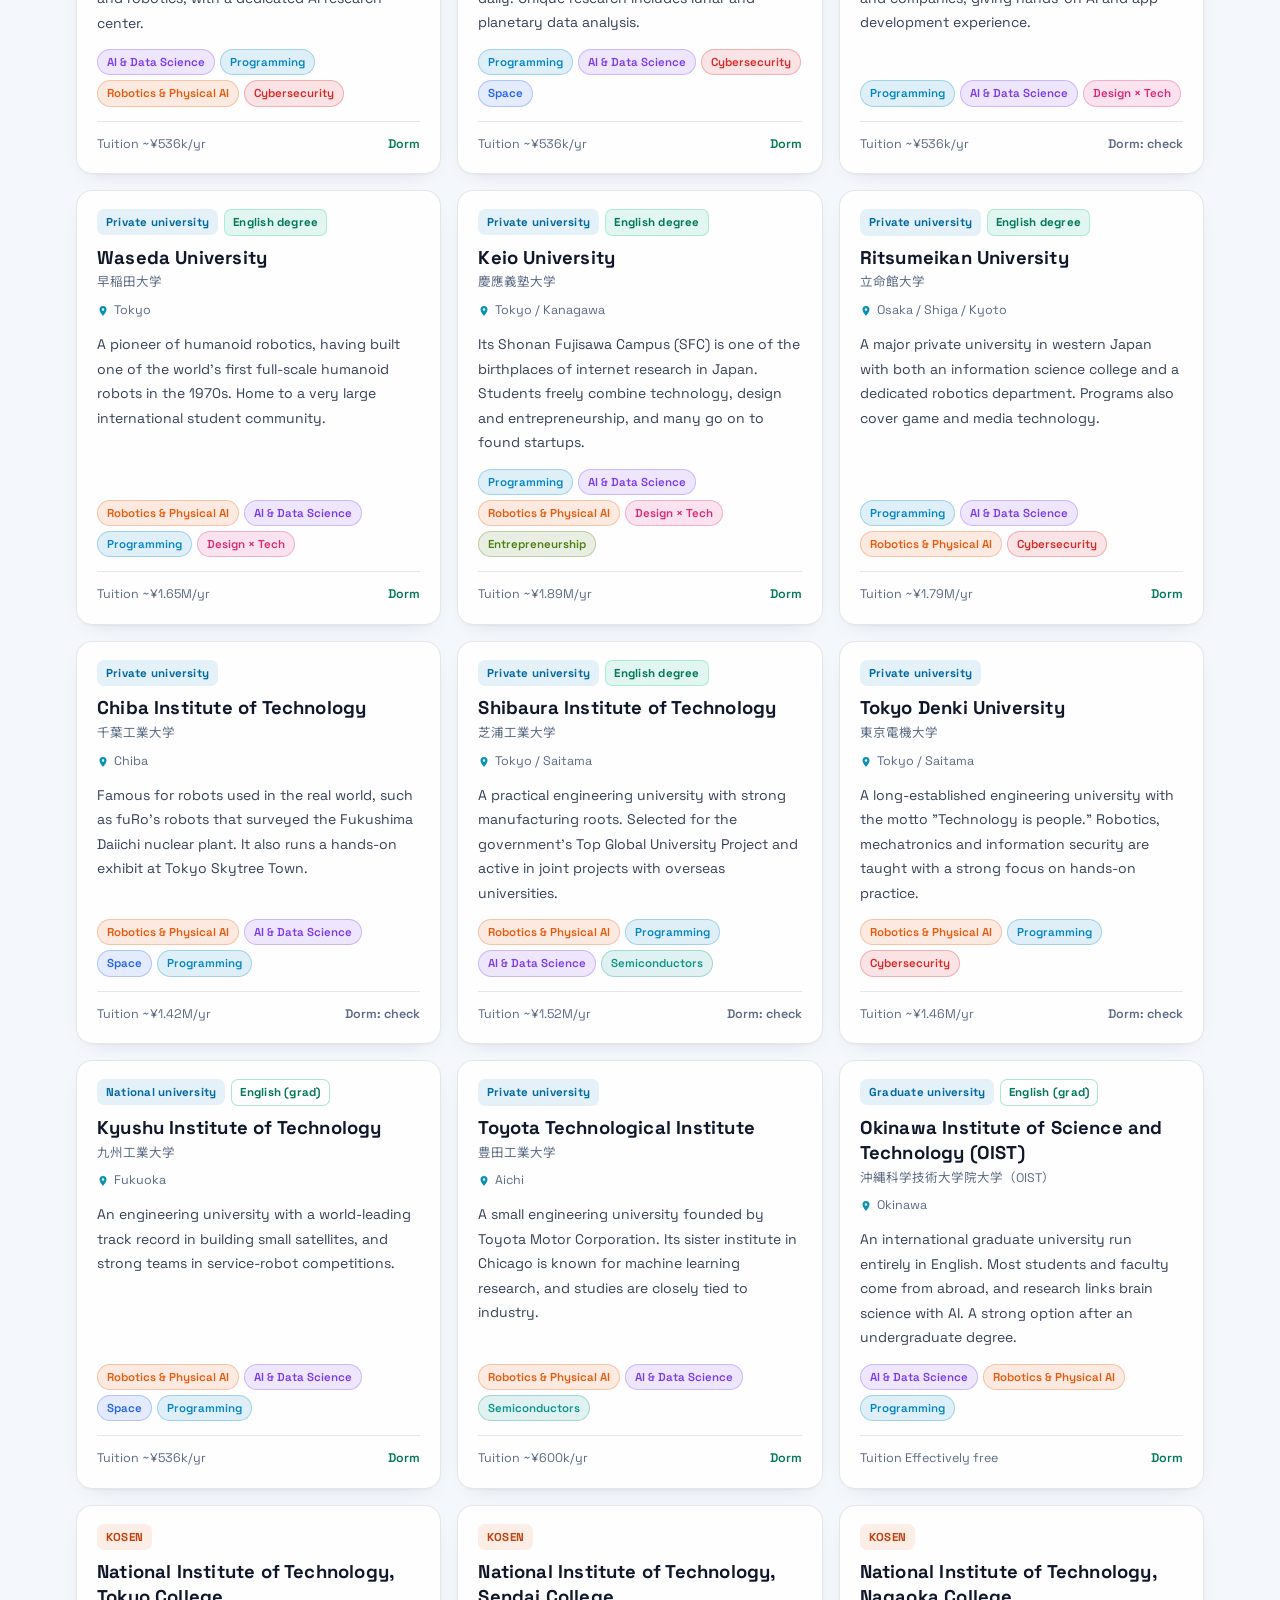
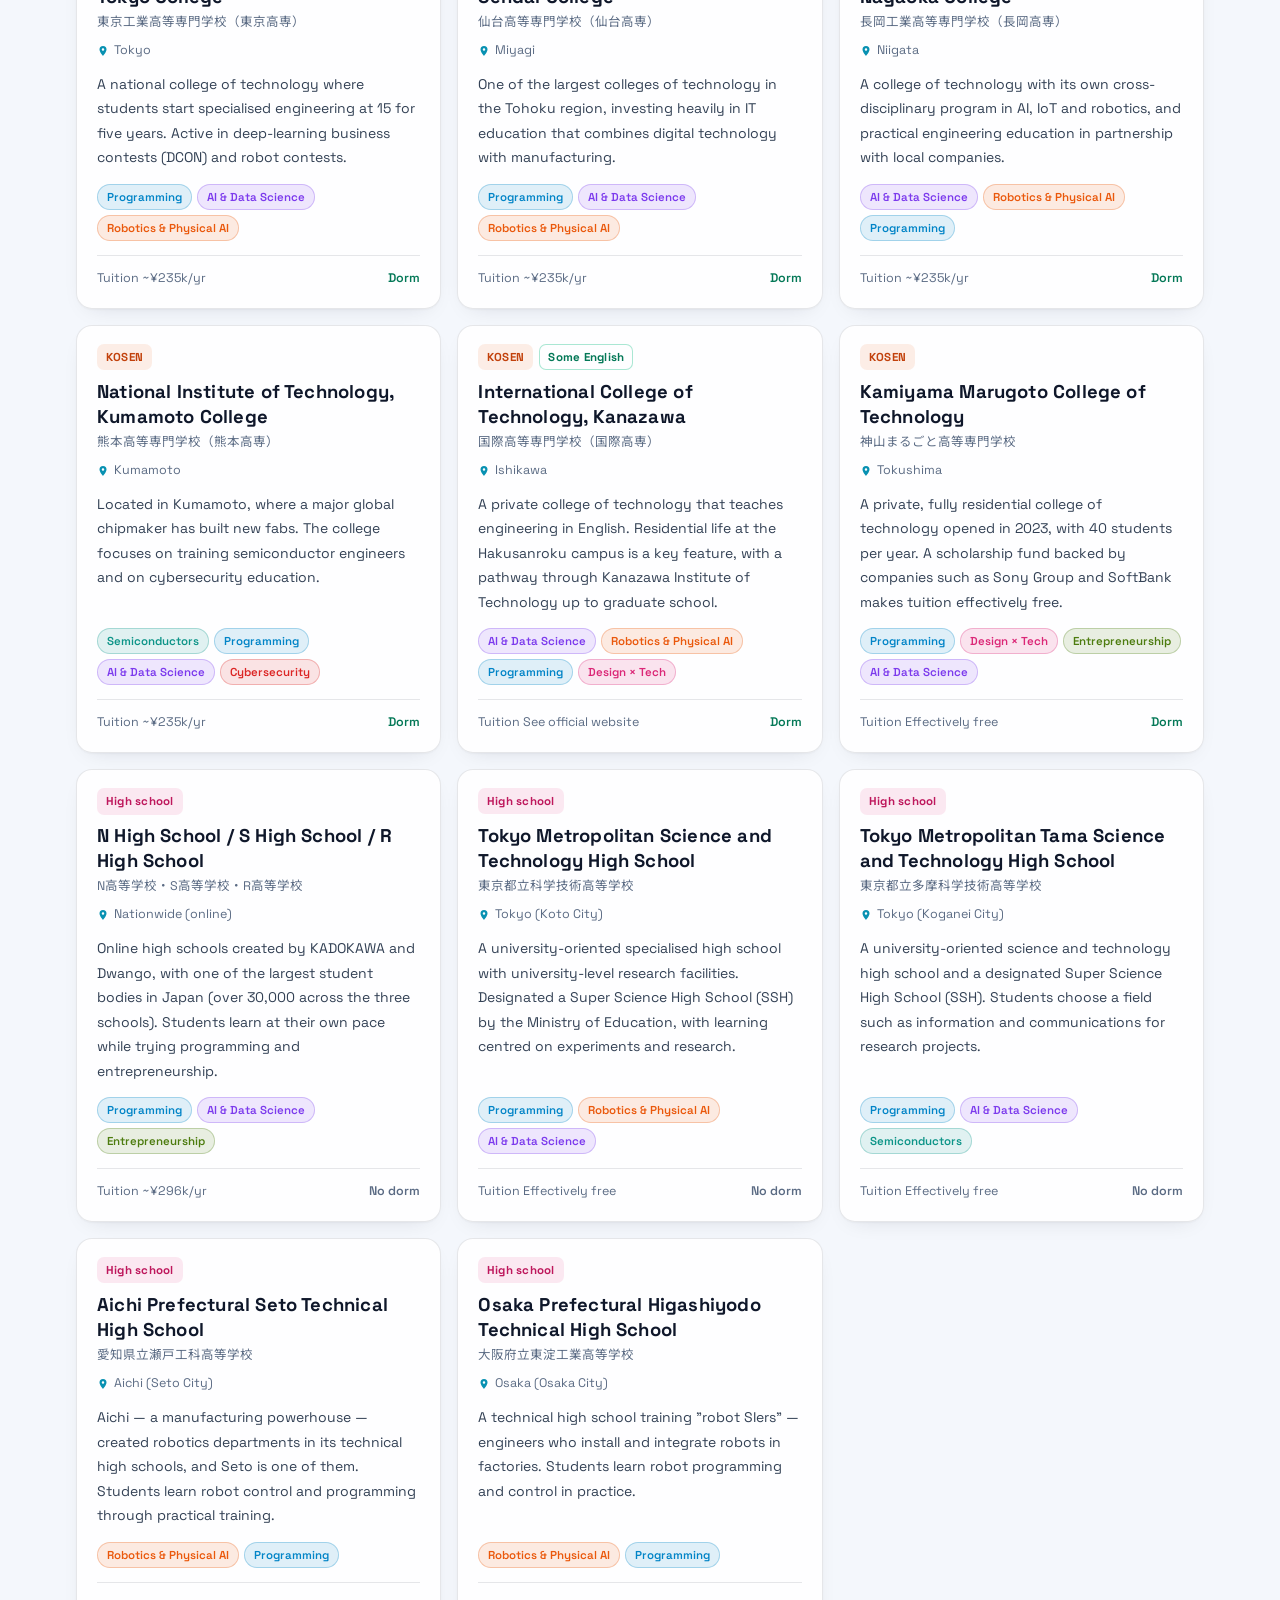
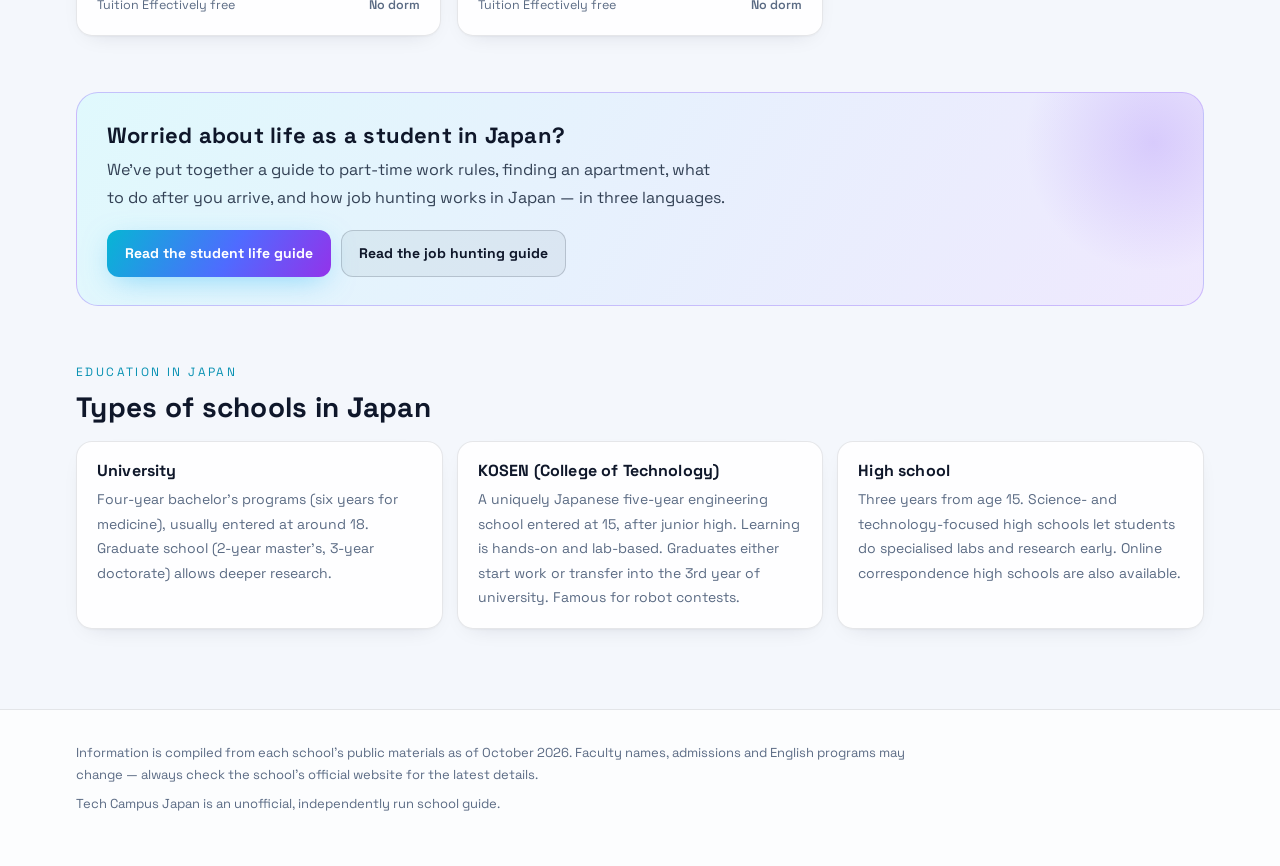
==== commit 4ecae92c: "背景を明るいテーマに変更（テック感のアクセントは維持） Co-Authored-By: Claude Opus 5.5 <noreply@anthropic.com>" ====
--- a/index.html
+++ b/index.html
@@ -6,7 +6,7 @@
   <title>Tech Campus Japan</title>
   <meta name="description" content="プログラミング・AI・ロボットを学べる日本の大学・高専・高校ガイド（日本語 / English / 中文） — Japanese universities, KOSEN and high schools for programming, AI and robotics.">
   <link rel="icon" href="data:image/svg+xml,%3Csvg xmlns='http://www.w3.org/2000/svg' viewBox='0 0 32 32'%3E%3Crect width='32' height='32' rx='8' fill='%23060a14'/%3E%3Cpath d='M16 3.5l11 6.3v12.4L16 28.5 5 22.2V9.8z' fill='none' stroke='%2322d3ee' stroke-width='2'/%3E%3Cpath d='M10.5 12h11M16 12v9' stroke='%23a855f7' stroke-width='2.8' stroke-linecap='round'/%3E%3C/svg%3E">
-  <meta name="theme-color" content="#060a14">
+  <meta name="theme-color" content="#f4f7fc">
   <link rel="preconnect" href="https://fonts.googleapis.com">
   <link rel="preconnect" href="https://fonts.gstatic.com" crossorigin>
   <link rel="stylesheet" href="https://fonts.googleapis.com/css2?family=Noto+Sans+JP:wght@400;500;700;800&family=Noto+Sans+SC:wght@400;500;700;800&family=Space+Grotesk:wght@500;600;700&display=swap">
@@ -64,7 +64,7 @@
             <circle cx="210" cy="190" r="150" stroke="rgba(148,163,184,.18)" stroke-dasharray="2 6"/>
             <circle cx="210" cy="190" r="110" stroke="rgba(148,163,184,.12)"/>
             <!-- 接続線 -->
-            <g stroke="rgba(125,211,252,.35)" stroke-width="1.2">
+            <g stroke="rgba(14,165,233,.35)" stroke-width="1.2">
               <path d="M60 90 L150 150 M60 190 L150 150 M60 190 L150 230 M60 290 L150 230 M60 90 L150 230 M60 290 L150 150"/>
               <path d="M270 150 L360 90 M270 150 L360 190 M270 230 L360 190 M270 230 L360 290 M270 150 L360 290 M270 230 L360 90"/>
             </g>
@@ -78,10 +78,10 @@
               <path d="M150 150h-18M150 170h-18M150 190h-18M150 210h-18M150 230h-18" opacity=".6"/>
               <path d="M270 150h18M270 170h18M270 190h18M270 210h18M270 230h18" opacity=".6"/>
             </g>
-            <rect x="150" y="120" width="120" height="140" rx="18" fill="rgba(10,16,32,.9)" stroke="url(#hg)" stroke-width="2"/>
+            <rect x="150" y="120" width="120" height="140" rx="18" fill="#ffffff" stroke="url(#hg)" stroke-width="2"/>
             <rect x="172" y="144" width="76" height="92" rx="10" stroke="rgba(148,163,184,.35)"/>
             <text x="210" y="200" text-anchor="middle" font-family="Space Grotesk, sans-serif" font-size="30" font-weight="700" fill="url(#hg)">AI</text>
-            <text x="210" y="222" text-anchor="middle" font-family="Space Grotesk, sans-serif" font-size="9" letter-spacing="3" fill="#93a1b9">JAPAN</text>
+            <text x="210" y="222" text-anchor="middle" font-family="Space Grotesk, sans-serif" font-size="9" letter-spacing="3" fill="#5b6b84">JAPAN</text>
             <!-- ノード -->
             <g>
               <circle class="node" cx="60" cy="90" r="7" fill="#22d3ee"/>
--- a/assets/style.css
+++ b/assets/style.css
@@ -1,27 +1,28 @@
 /* ===== Tech Campus Japan — Future Tech テーマ ===== */
 :root {
-  --bg: #060a14;
-  --bg-2: #0a1020;
-  --surface: rgba(18, 26, 46, .72);
-  --surface-solid: #111a2e;
-  --surface-2: rgba(255, 255, 255, .06);
-  --text: #e8eef9;
-  --muted: #93a1b9;
-  --border: rgba(148, 163, 184, .16);
-  --border-strong: rgba(148, 163, 184, .3);
-  --cyan: #22d3ee;
+  --bg: #f4f7fc;
+  --bg-2: #eaf0f9;
+  --surface: rgba(255, 255, 255, .86);
+  --surface-solid: #ffffff;
+  --surface-2: rgba(15, 23, 42, .05);
+  --text: #0f172a;
+  --text-2: #334155;
+  --muted: #5b6b84;
+  --border: rgba(15, 23, 42, .1);
+  --border-strong: rgba(15, 23, 42, .18);
+  --cyan: #0891b2;
   --violet: #8b5cf6;
-  --accent: #38bdf8;
-  --grad: linear-gradient(120deg, #22d3ee 0%, #6d8bff 50%, #a855f7 100%);
-  --en: #34d399;
-  --en-soft: rgba(52, 211, 153, .12);
+  --accent: #0369a1;
+  --grad: linear-gradient(120deg, #06b6d4 0%, #4f6bff 55%, #9333ea 100%);
+  --en: #047857;
+  --en-soft: rgba(16, 185, 129, .12);
   /* 分野の色 */
-  --f-prog: #38bdf8; --f-ai: #a78bfa; --f-robot: #fb923c; --f-semi: #2dd4bf;
-  --f-security: #f87171; --f-space: #60a5fa; --f-design: #f472b6; --f-startup: #a3e635;
+  --f-prog: #0284c7; --f-ai: #7c3aed; --f-robot: #ea580c; --f-semi: #0d9488;
+  --f-security: #dc2626; --f-space: #2563eb; --f-design: #db2777; --f-startup: #4d7c0f;
   --radius: 16px;
   --glow: 0 0 0 1px rgba(56, 189, 248, .35), 0 10px 40px -10px rgba(56, 189, 248, .35);
   --font-body: "Noto Sans JP", "Hiragino Sans", "Yu Gothic UI", Meiryo, system-ui, sans-serif;
-  color-scheme: dark;
+  color-scheme: light;
 }
 html:lang(zh-CN) { --font-body: "Noto Sans SC", "PingFang SC", "Microsoft YaHei", system-ui, sans-serif; }
 
@@ -41,8 +42,8 @@
 body::before {
   content: ""; position: fixed; inset: 0; z-index: -2; pointer-events: none;
   background-image:
-    linear-gradient(rgba(148, 163, 184, .06) 1px, transparent 1px),
-    linear-gradient(90deg, rgba(148, 163, 184, .06) 1px, transparent 1px);
+    linear-gradient(rgba(15, 23, 42, .055) 1px, transparent 1px),
+    linear-gradient(90deg, rgba(15, 23, 42, .055) 1px, transparent 1px);
   background-size: 48px 48px;
   mask-image: radial-gradient(ellipse 90% 70% at 50% 0%, #000 30%, transparent 85%);
   -webkit-mask-image: radial-gradient(ellipse 90% 70% at 50% 0%, #000 30%, transparent 85%);
@@ -50,8 +51,8 @@
 body::after {
   content: ""; position: fixed; inset: 0; z-index: -3; pointer-events: none;
   background:
-    radial-gradient(600px 400px at 85% -5%, rgba(139, 92, 246, .22), transparent 70%),
-    radial-gradient(700px 500px at 0% 10%, rgba(34, 211, 238, .14), transparent 70%),
+    radial-gradient(600px 400px at 85% -5%, rgba(139, 92, 246, .16), transparent 70%),
+    radial-gradient(700px 500px at 0% 10%, rgba(34, 211, 238, .18), transparent 70%),
     var(--bg);
 }
 a { color: var(--accent); }
@@ -64,14 +65,14 @@
 /* ===== ヘッダー ===== */
 .site-header {
   position: sticky; top: 0; z-index: 20;
-  background: rgba(6, 10, 20, .7);
+  background: rgba(255, 255, 255, .78);
   backdrop-filter: blur(14px) saturate(140%);
   -webkit-backdrop-filter: blur(14px) saturate(140%);
   border-bottom: 1px solid var(--border);
 }
 .header-inner { display: flex; align-items: center; gap: 12px; min-height: 64px; flex-wrap: wrap; }
 .brand { display: flex; align-items: center; gap: 10px; color: var(--text); text-decoration: none; min-width: 0; }
-.brand-logo { width: 34px; height: 34px; flex: none; filter: drop-shadow(0 0 8px rgba(34, 211, 238, .45)); }
+.brand-logo { width: 34px; height: 34px; flex: none; filter: drop-shadow(0 0 6px rgba(34, 211, 238, .35)); }
 .brand-name { display: block; font-family: "Space Grotesk", sans-serif; font-weight: 700; font-size: 17px; letter-spacing: .02em; line-height: 1.2; }
 .brand-sub { display: block; font-size: 11.5px; color: var(--muted); line-height: 1.3; white-space: nowrap; overflow: hidden; text-overflow: ellipsis; }
 .site-nav { display: flex; gap: 2px; margin-left: auto; }
@@ -87,7 +88,7 @@
   padding: 5px 11px; border-radius: 999px; cursor: pointer; transition: color .2s;
 }
 .lang-switch button:hover { color: var(--text); }
-.lang-switch button[aria-pressed="true"] { background: var(--grad); color: #04121c; }
+.lang-switch button[aria-pressed="true"] { background: var(--grad); color: #fff; }
 
 /* ===== ヒーロー ===== */
 .hero { position: relative; padding: 72px 0 56px; overflow: hidden; }
@@ -102,10 +103,10 @@
 .hero h1 {
   font-size: clamp(30px, 4.8vw, 50px); margin: 0 0 18px; font-weight: 800; letter-spacing: .01em;
   word-break: keep-all; overflow-wrap: anywhere;
-  background: linear-gradient(180deg, #ffffff 30%, #a9b8d6 100%);
+  background: linear-gradient(180deg, #0f172a 35%, #3b4f86 100%);
   -webkit-background-clip: text; background-clip: text; color: transparent;
 }
-.hero-lead { max-width: 640px; margin: 0; font-size: clamp(15px, 2vw, 17px); color: #b9c5da; }
+.hero-lead { max-width: 640px; margin: 0; font-size: clamp(15px, 2vw, 17px); color: var(--text-2); }
 .hero-actions { display: flex; flex-wrap: wrap; gap: 10px; margin-top: 26px; }
 .stats { display: flex; flex-wrap: wrap; gap: 12px; margin-top: 30px; }
 .stat {
@@ -118,7 +119,7 @@
 }
 .stat-label { font-size: 12.5px; color: var(--muted); }
 .hero-visual { position: relative; }
-.hero-visual svg { width: 100%; height: auto; display: block; filter: drop-shadow(0 0 30px rgba(56, 189, 248, .25)); }
+.hero-visual svg { width: 100%; height: auto; display: block; filter: drop-shadow(0 10px 30px rgba(56, 189, 248, .2)); }
 .hero-visual .node { animation: pulse 3s ease-in-out infinite; transform-box: fill-box; transform-origin: center; }
 .hero-visual .node:nth-child(3n) { animation-delay: .8s; }
 .hero-visual .node:nth-child(3n+1) { animation-delay: 1.6s; }
@@ -129,7 +130,7 @@
 /* ===== ボタン ===== */
 .btn {
   display: inline-flex; align-items: center; gap: 6px; text-decoration: none; font-weight: 700; font-size: 14px;
-  padding: 11px 18px; border-radius: 12px; background: var(--grad); color: #04121c; border: 0;
+  padding: 11px 18px; border-radius: 12px; background: var(--grad); color: #fff; border: 0;
   box-shadow: 0 8px 30px -8px rgba(56, 189, 248, .6); transition: transform .2s, box-shadow .2s;
 }
 .btn:hover { transform: translateY(-1px); box-shadow: 0 12px 36px -8px rgba(139, 92, 246, .7); }
@@ -168,9 +169,9 @@
 .search {
   width: 100%; font: inherit; font-size: 16px; padding: 13px 16px 13px 44px; border-radius: 12px;
   border: 1px solid var(--border-strong); color: var(--text);
-  background: rgba(6, 10, 20, .6) url("data:image/svg+xml,%3Csvg xmlns='http://www.w3.org/2000/svg' width='18' height='18' fill='none' stroke='%2393a1b9' stroke-width='2' stroke-linecap='round' viewBox='0 0 24 24'%3E%3Ccircle cx='11' cy='11' r='7'/%3E%3Cpath d='m20 20-3.5-3.5'/%3E%3C/svg%3E") no-repeat 15px center;
-}
-.search::placeholder { color: #6b7a93; }
+  background: #fff url("data:image/svg+xml,%3Csvg xmlns='http://www.w3.org/2000/svg' width='18' height='18' fill='none' stroke='%235b6b84' stroke-width='2' stroke-linecap='round' viewBox='0 0 24 24'%3E%3Ccircle cx='11' cy='11' r='7'/%3E%3Cpath d='m20 20-3.5-3.5'/%3E%3C/svg%3E") no-repeat 15px center;
+}
+.search::placeholder { color: #8391a7; }
 .search:focus, .select:focus { outline: none; border-color: var(--cyan); box-shadow: 0 0 0 3px rgba(34, 211, 238, .2); }
 .filter-row { display: flex; gap: 10px; align-items: flex-start; flex-wrap: wrap; }
 .filter-row-inline { align-items: center; }
@@ -179,15 +180,15 @@
 .chips { display: flex; flex-wrap: wrap; gap: 6px; flex: 1; min-width: 0; }
 .chip {
   font: inherit; font-size: 13px; padding: 6px 13px; border-radius: 999px; cursor: pointer;
-  border: 1px solid var(--border-strong); background: transparent; color: #c8d3e6; transition: all .2s;
+  border: 1px solid var(--border-strong); background: transparent; color: var(--text-2); transition: all .2s;
 }
 .chip:hover { border-color: var(--cyan); color: var(--text); }
-.chip[aria-pressed="true"] { background: var(--grad); border-color: transparent; color: #04121c; font-weight: 700; }
+.chip[aria-pressed="true"] { background: var(--grad); border-color: transparent; color: #fff; font-weight: 700; }
 .select {
   font: inherit; font-size: 14px; padding: 8px 12px; border-radius: 10px; max-width: 100%;
   border: 1px solid var(--border-strong); background: var(--surface-solid); color: var(--text);
 }
-.check { display: inline-flex; align-items: center; gap: 7px; font-size: 14px; cursor: pointer; color: #c8d3e6; }
+.check { display: inline-flex; align-items: center; gap: 7px; font-size: 14px; cursor: pointer; color: var(--text-2); }
 .check input { width: 17px; height: 17px; accent-color: var(--cyan); }
 .link-btn { font: inherit; font-size: 13px; background: none; border: 0; color: var(--accent); cursor: pointer; margin-left: auto; }
 .link-btn:hover { text-decoration: underline; }
@@ -219,7 +220,7 @@
   -webkit-mask: url("data:image/svg+xml,%3Csvg xmlns='http://www.w3.org/2000/svg' viewBox='0 0 24 24'%3E%3Cpath d='M12 2a7 7 0 0 0-7 7c0 5 7 13 7 13s7-8 7-13a7 7 0 0 0-7-7zm0 9.5A2.5 2.5 0 1 1 12 6.5a2.5 2.5 0 0 1 0 5z'/%3E%3C/svg%3E") center / contain no-repeat;
   mask: url("data:image/svg+xml,%3Csvg xmlns='http://www.w3.org/2000/svg' viewBox='0 0 24 24'%3E%3Cpath d='M12 2a7 7 0 0 0-7 7c0 5 7 13 7 13s7-8 7-13a7 7 0 0 0-7-7zm0 9.5A2.5 2.5 0 1 1 12 6.5a2.5 2.5 0 0 1 0 5z'/%3E%3C/svg%3E") center / contain no-repeat;
 }
-.card-desc { margin: 0 0 14px; font-size: 14px; flex: 1; color: #c3cee0; }
+.card-desc { margin: 0 0 14px; font-size: 14px; flex: 1; color: var(--text-2); }
 .tags { display: flex; flex-wrap: wrap; gap: 5px; }
 .tag {
   font-size: 11.5px; font-weight: 600; padding: 3px 10px; border-radius: 999px; white-space: nowrap;
@@ -230,11 +231,11 @@
 .tag-semi { --c: var(--f-semi); } .tag-security { --c: var(--f-security); } .tag-space { --c: var(--f-space); }
 .tag-design { --c: var(--f-design); } .tag-startup { --c: var(--f-startup); }
 .badge { font-size: 11.5px; font-weight: 700; padding: 3px 9px; border-radius: 7px; letter-spacing: .02em; }
-.badge-univ { background: rgba(56, 189, 248, .12); color: #7dd3fc; }
-.badge-kosen { background: rgba(251, 146, 60, .12); color: #fdba74; }
-.badge-high { background: rgba(244, 114, 182, .12); color: #f9a8d4; }
+.badge-univ { background: rgba(2, 132, 199, .1); color: #0369a1; }
+.badge-kosen { background: rgba(234, 88, 12, .1); color: #c2410c; }
+.badge-high { background: rgba(219, 39, 119, .1); color: #be185d; }
 .badge-en { background: var(--en-soft); color: var(--en); box-shadow: inset 0 0 0 1px rgba(52, 211, 153, .3); }
-.badge-en-grad, .badge-en-partial { background: transparent; color: #6ee7b7; box-shadow: inset 0 0 0 1px rgba(52, 211, 153, .25); }
+.badge-en-grad, .badge-en-partial { background: transparent; color: #047857; box-shadow: inset 0 0 0 1px rgba(16, 185, 129, .35); }
 .card-meta {
   display: flex; flex-wrap: wrap; gap: 6px 12px; align-items: center; justify-content: space-between;
   margin: 14px 0 0; padding-top: 12px; border-top: 1px solid var(--border); font-size: 12.5px; color: var(--muted);
@@ -254,15 +255,15 @@
 .cta {
   position: relative; overflow: hidden;
   display: flex; flex-wrap: wrap; gap: 18px 28px; align-items: center; justify-content: space-between;
-  background: linear-gradient(120deg, rgba(34, 211, 238, .12), rgba(139, 92, 246, .16));
+  background: linear-gradient(120deg, rgba(34, 211, 238, .14), rgba(139, 92, 246, .14)), #fff;
   border: 1px solid rgba(139, 92, 246, .35); border-radius: 22px; padding: 28px 30px;
 }
 .cta::after {
   content: ""; position: absolute; right: -80px; top: -80px; width: 260px; height: 260px; border-radius: 50%;
-  background: radial-gradient(circle, rgba(139, 92, 246, .35), transparent 70%); pointer-events: none;
+  background: radial-gradient(circle, rgba(139, 92, 246, .22), transparent 70%); pointer-events: none;
 }
 .cta h2 { margin: 0 0 6px; font-size: 22px; }
-.cta p { margin: 0; color: #c3cee0; max-width: 620px; }
+.cta p { margin: 0; color: var(--text-2); max-width: 620px; }
 .cta-actions { display: flex; flex-wrap: wrap; gap: 10px; position: relative; z-index: 1; }
 
 /* ===== 詳細ページ ===== */
@@ -270,11 +271,11 @@
 .back:hover { color: var(--cyan); }
 .detail-head h1 {
   font-size: clamp(26px, 4.6vw, 40px); margin: 0;
-  background: linear-gradient(180deg, #fff 30%, #a9b8d6 100%); -webkit-background-clip: text; background-clip: text; color: transparent;
+  background: linear-gradient(180deg, #0f172a 35%, #3b4f86 100%); -webkit-background-clip: text; background-clip: text; color: transparent;
 }
 .detail-alt { color: var(--muted); margin: 6px 0 0; font-family: "Space Grotesk", var(--font-body); }
 .detail-pref { color: var(--muted); margin: 4px 0 0; font-size: 14px; }
-.detail-desc { font-size: 17px; max-width: 800px; margin: 22px 0 26px; color: #c9d4e6; }
+.detail-desc { font-size: 17px; max-width: 800px; margin: 22px 0 26px; color: var(--text-2); }
 .detail-list {
   background: var(--surface); border: 1px solid var(--border); border-radius: var(--radius);
   padding: 4px 22px; margin: 0; display: grid; grid-template-columns: 200px 1fr; backdrop-filter: blur(8px);
@@ -298,9 +299,9 @@
 .guide-page { max-width: 880px; }
 .guide-page h1 {
   font-size: clamp(28px, 5vw, 42px); margin: 0 0 10px;
-  background: linear-gradient(180deg, #fff 30%, #a9b8d6 100%); -webkit-background-clip: text; background-clip: text; color: transparent;
-}
-.g-lead { color: #b9c5da; margin: 0 0 24px; }
+  background: linear-gradient(180deg, #0f172a 35%, #3b4f86 100%); -webkit-background-clip: text; background-clip: text; color: transparent;
+}
+.g-lead { color: var(--text-2); margin: 0 0 24px; }
 .g-toc { background: var(--surface); border: 1px solid var(--border); border-radius: var(--radius); padding: 16px 22px; }
 .g-toc strong { font-family: "Space Grotesk", var(--font-body); color: var(--cyan); font-size: 13px; letter-spacing: .1em; }
 .g-toc ol { margin: 8px 0 0; padding-left: 22px; }
@@ -311,12 +312,12 @@
 .g-section h2 { font-size: 24px; margin: 0 0 14px; display: flex; align-items: center; gap: 10px; }
 .g-section h2::before { content: ""; width: 4px; height: 24px; border-radius: 2px; background: var(--grad); }
 .g-section > h3 { font-size: 16px; margin: 22px 0 12px; color: var(--cyan); }
-.g-intro { margin: 0 0 8px; color: #c3cee0; }
+.g-intro { margin: 0 0 8px; color: var(--text-2); }
 .g-blocks { display: grid; gap: 12px; margin-top: 14px; }
 .g-block { background: var(--surface); border: 1px solid var(--border); border-radius: 14px; padding: 16px 20px; }
 .g-block h3 { font-size: 16px; margin: 0 0 6px; }
-.g-block p { margin: 0; color: #c3cee0; }
-.g-block ul { margin: 0; padding-left: 20px; color: #c3cee0; }
+.g-block p { margin: 0; color: var(--text-2); }
+.g-block ul { margin: 0; padding-left: 20px; color: var(--text-2); }
 .g-block li { margin: 4px 0; }
 .g-block li::marker { color: var(--cyan); }
 .g-note { margin-top: 36px; font-size: 13px; color: var(--muted); }
@@ -327,7 +328,7 @@
   border-radius: 50%; background: var(--cyan); box-shadow: 0 0 12px var(--cyan);
 }
 .tl-when { font-weight: 700; color: var(--cyan); font-size: 14px; font-family: "Space Grotesk", var(--font-body); }
-.tl-what { color: #c3cee0; }
+.tl-what { color: var(--text-2); }
 .steps { list-style: none; margin: 0; padding: 0; display: flex; flex-wrap: wrap; gap: 8px; counter-reset: step; }
 .steps li {
   counter-increment: step; background: var(--surface); border: 1px solid var(--border-strong);
@@ -335,11 +336,11 @@
 }
 .steps li::before {
   content: counter(step); display: inline-grid; place-items: center; width: 22px; height: 22px; margin-right: 8px;
-  border-radius: 50%; background: var(--grad); color: #04121c; font-size: 12px; font-weight: 800;
+  border-radius: 50%; background: var(--grad); color: #fff; font-size: 12px; font-weight: 800;
 }
 
 /* ===== フッター ===== */
-.site-footer { margin-top: 72px; padding: 32px 0 44px; border-top: 1px solid var(--border); font-size: 13px; color: var(--muted); background: rgba(6, 10, 20, .6); }
+.site-footer { margin-top: 72px; padding: 32px 0 44px; border-top: 1px solid var(--border); font-size: 13px; color: var(--muted); background: rgba(255, 255, 255, .7); }
 .site-footer p { margin: 0 0 6px; max-width: 840px; }
 
 /* ===== レスポンシブ ===== */
@@ -376,3 +377,8 @@
   *, *::before, *::after { animation: none !important; transition: none !important; }
   html { scroll-behavior: auto; }
 }
+
+/* 明るい背景用の立体感 */
+.card, .field-card, .filters, .detail-list, .stat, .guide-item, .g-block, .g-toc {
+  box-shadow: 0 1px 2px rgba(15, 23, 42, .04), 0 8px 24px -14px rgba(15, 23, 42, .18);
+}
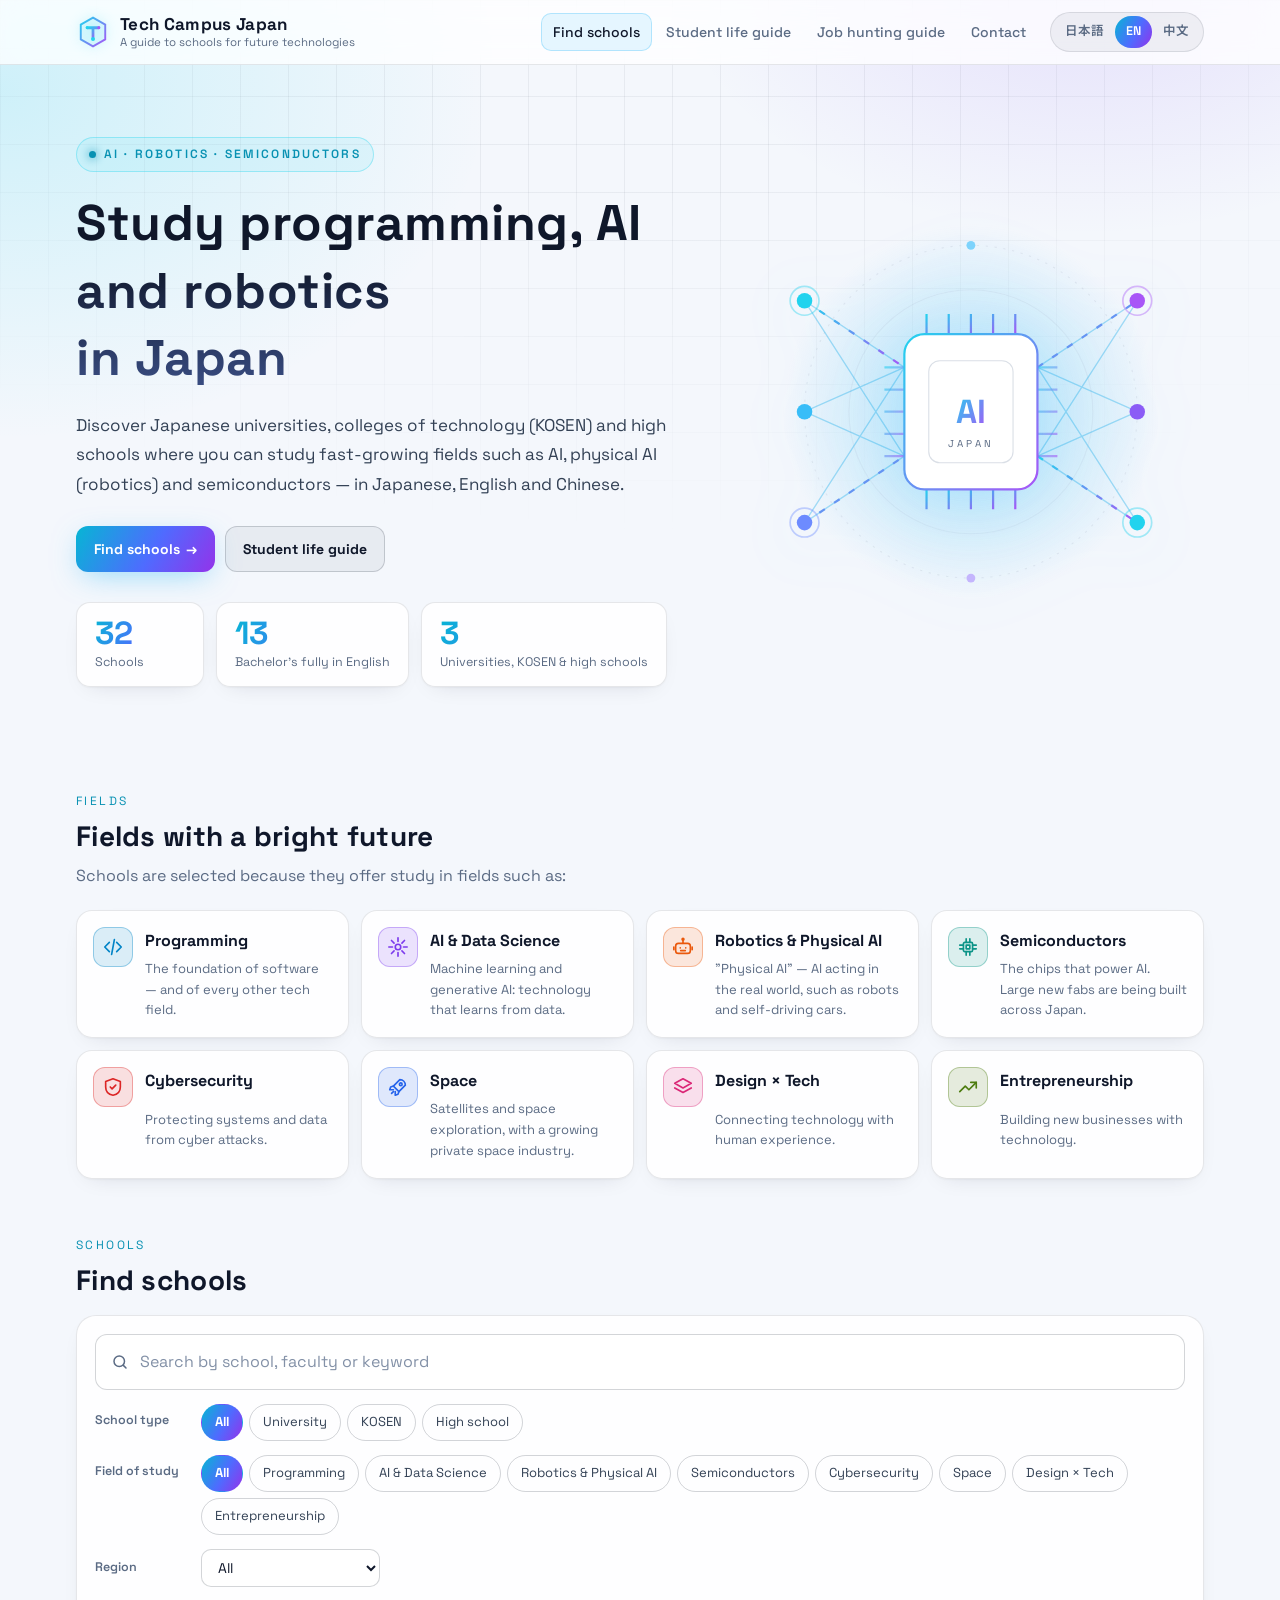
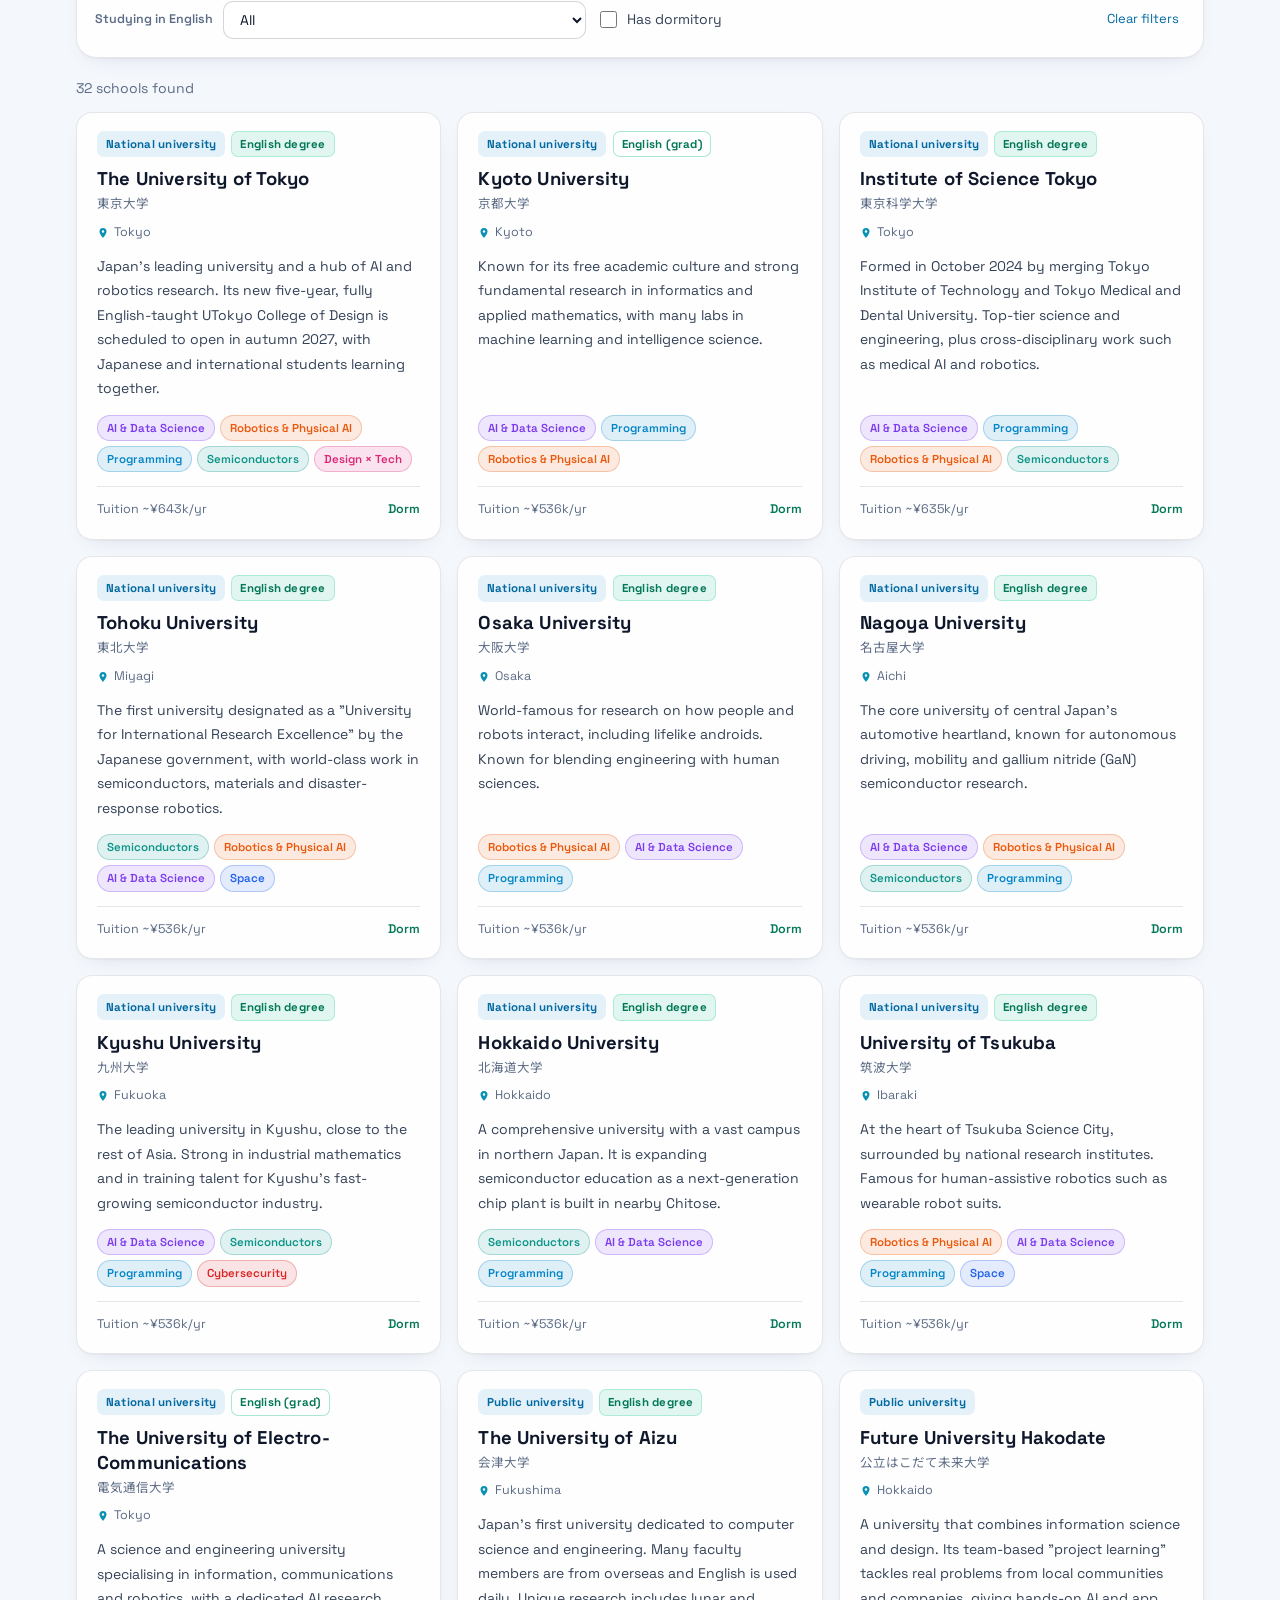
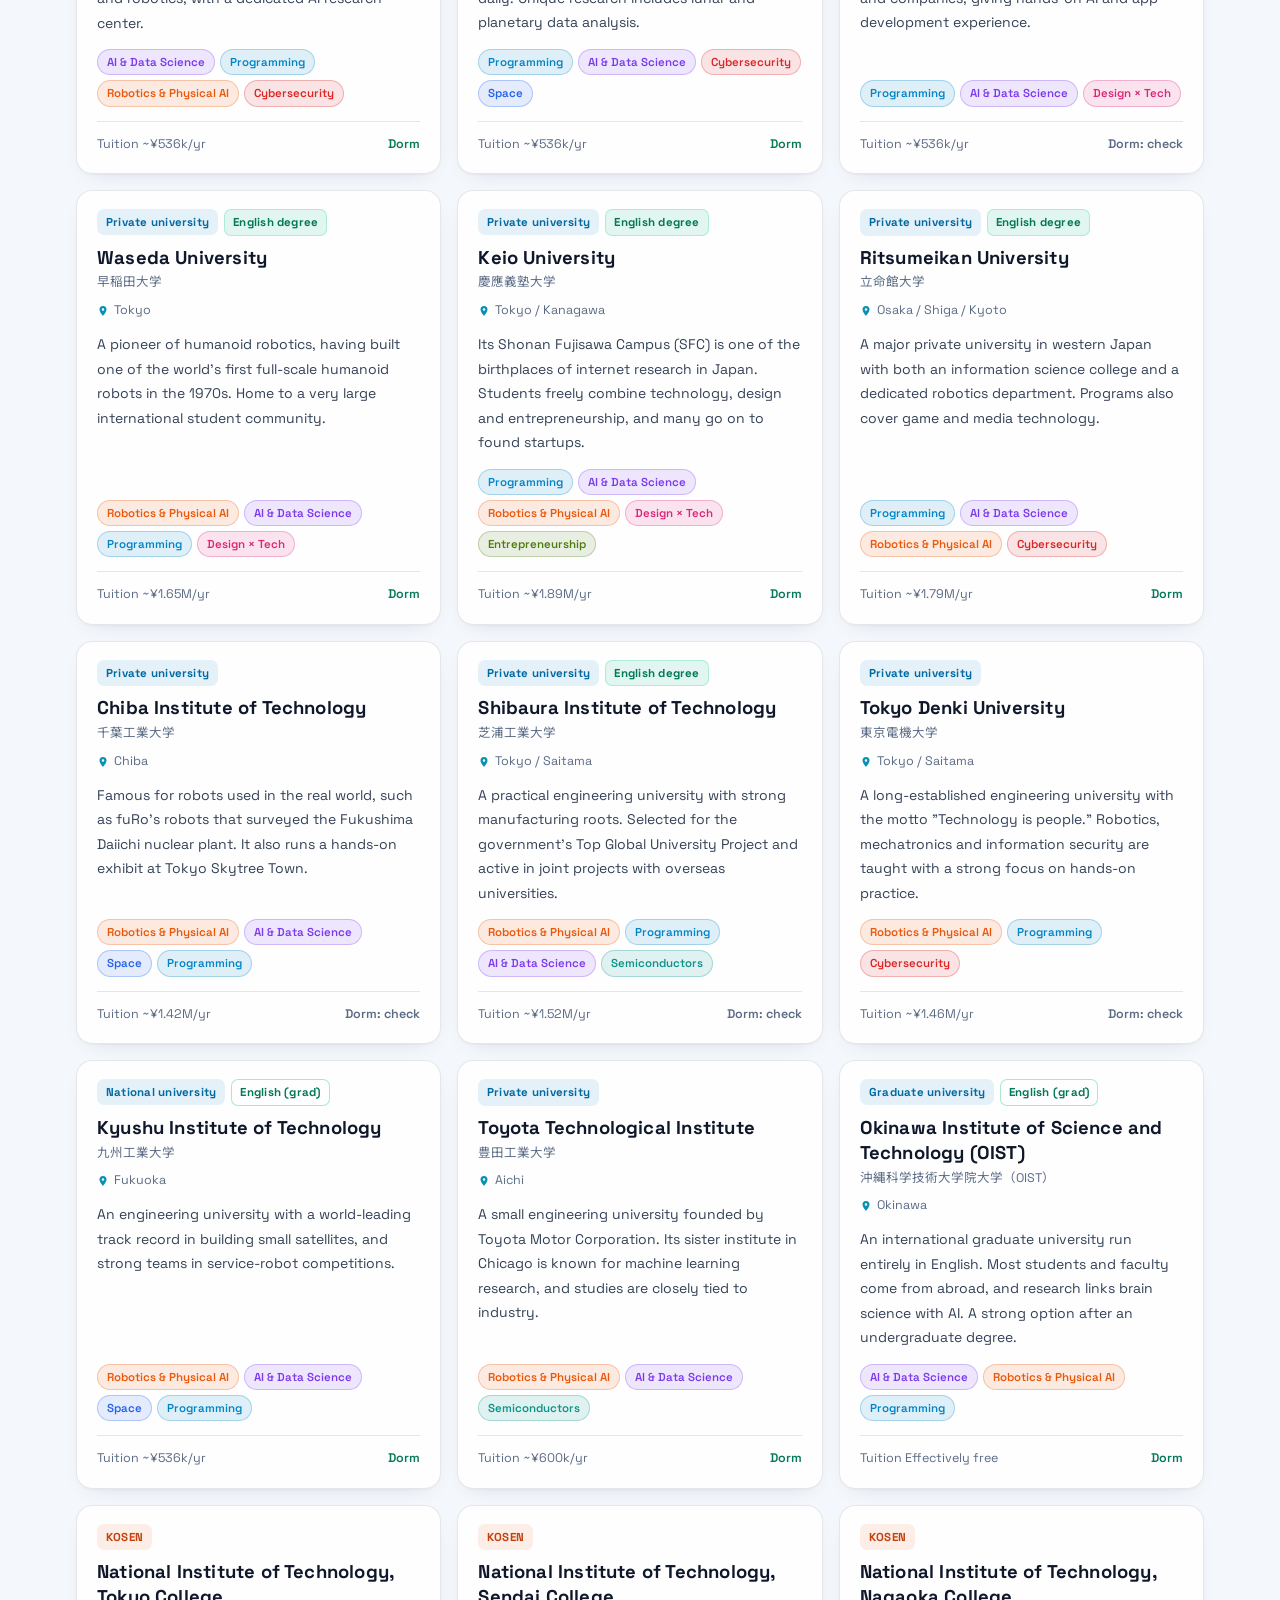
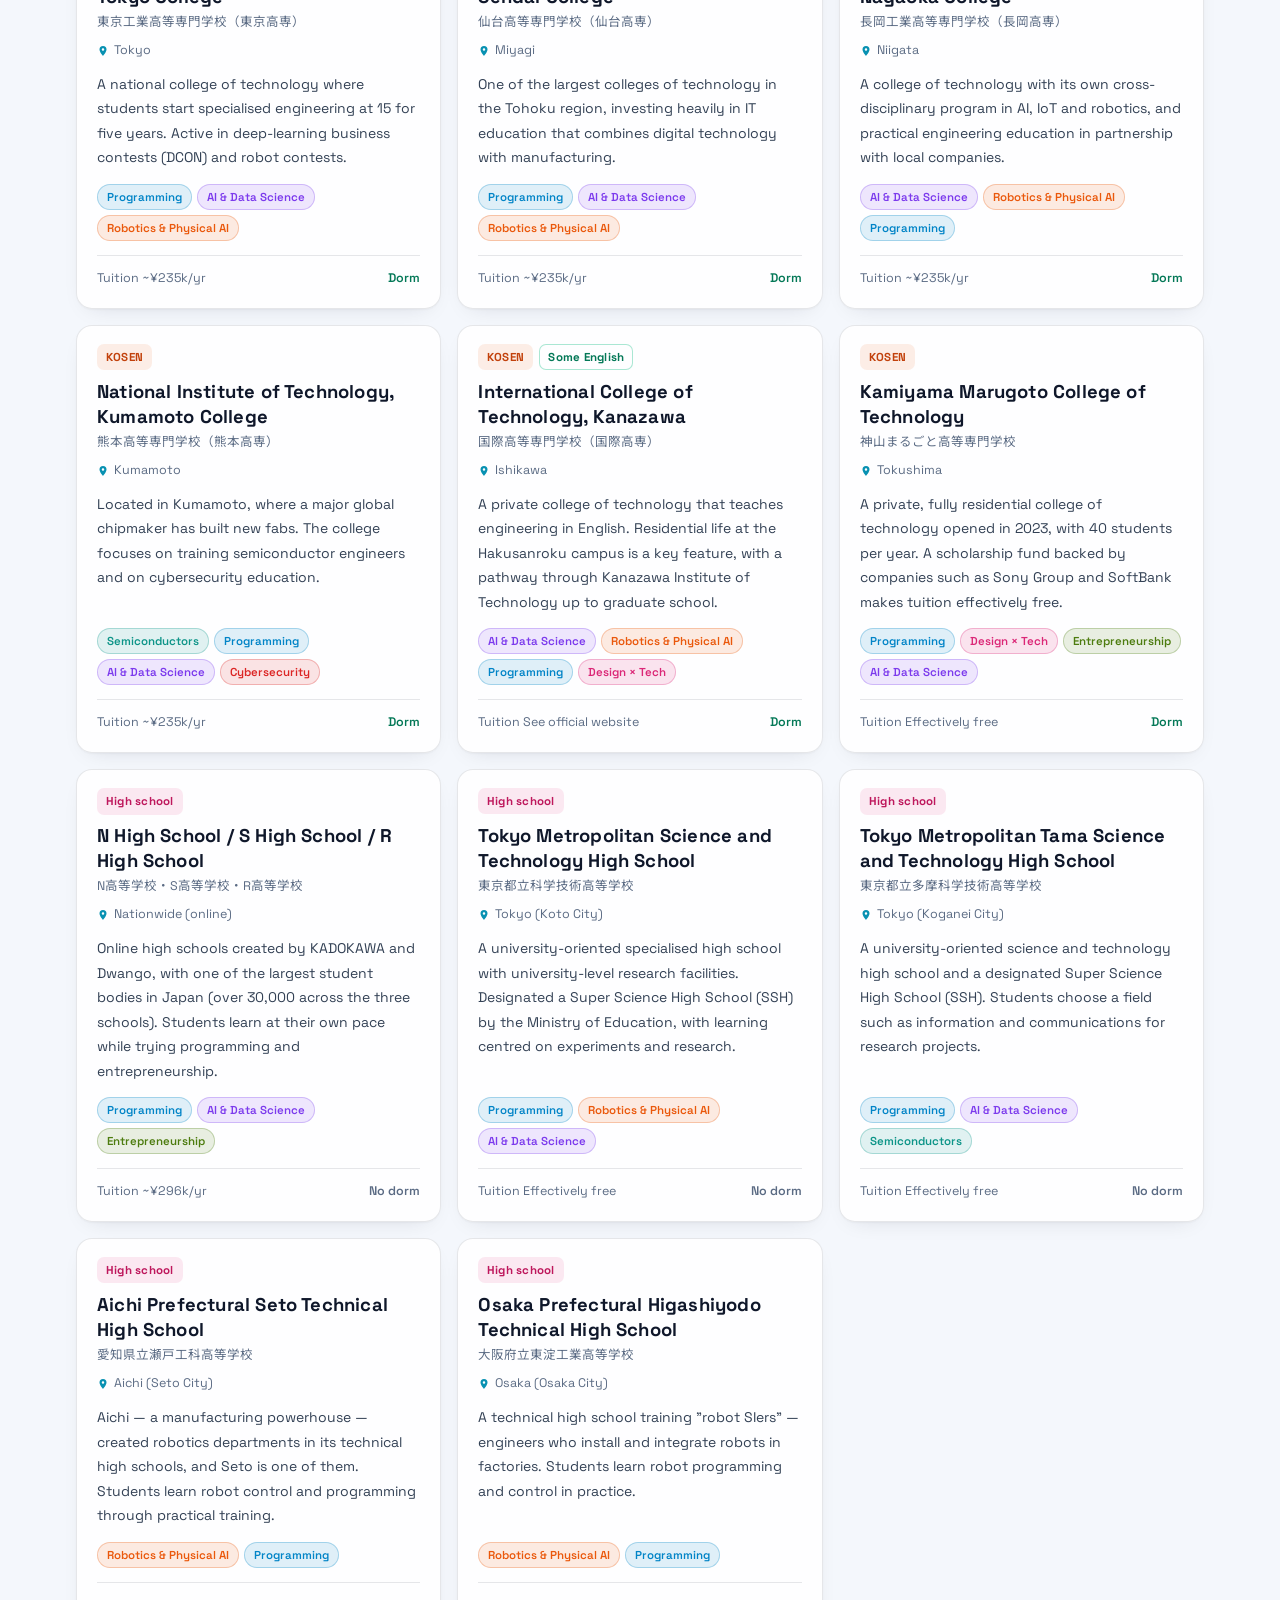
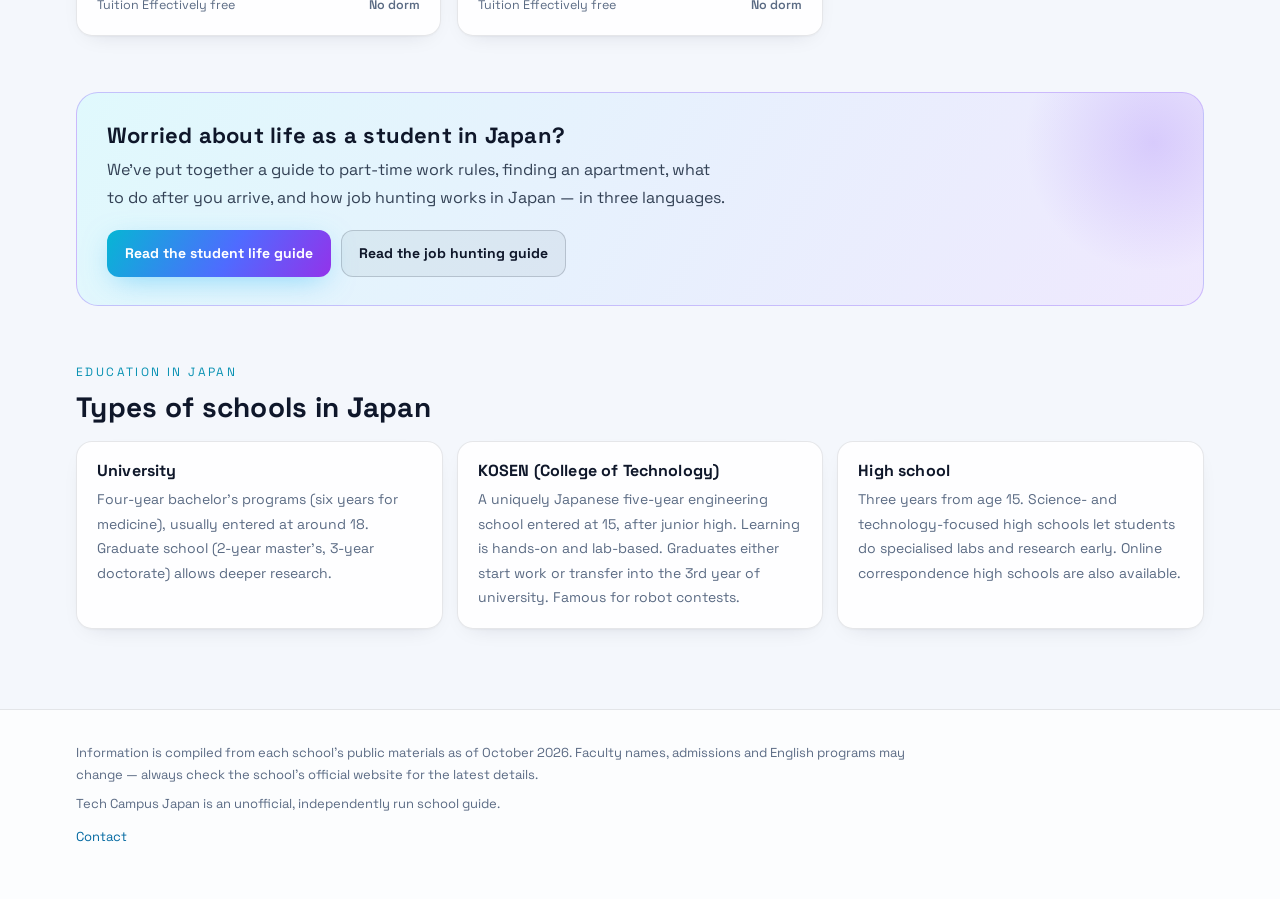
==== commit 6f259089: "お問い合わせページを追加（3言語、宛先は食品サイトと同じ） Co-Authored-By: Claude Opus 5.5 <noreply@anthropic.com>" ====
--- a/index.html
+++ b/index.html
@@ -23,6 +23,7 @@
         <a data-link="index.html" href="index.html" aria-current="page" data-i18n="navSchools"></a>
         <a data-link="guide.html" href="guide.html" data-i18n="navGuide"></a>
         <a data-link="guide.html#job" href="guide.html#job" data-i18n="navJob"></a>
+        <a data-link="contact.html" href="contact.html" data-i18n="navContact"></a>
       </nav>
       <div class="lang-switch" role="group" aria-label="Language">
         <button type="button" data-lang="ja">日本語</button>
@@ -163,6 +164,7 @@
     <div class="wrap">
       <p id="disclaimer"></p>
       <p class="muted" data-i18n="footerNote"></p>
+      <p class="footer-links"><a data-link="contact.html" href="contact.html" data-i18n="navContact"></a></p>
     </div>
   </footer>
 
--- a/assets/style.css
+++ b/assets/style.css
@@ -382,3 +382,15 @@
 .card, .field-card, .filters, .detail-list, .stat, .guide-item, .g-block, .g-toc {
   box-shadow: 0 1px 2px rgba(15, 23, 42, .04), 0 8px 24px -14px rgba(15, 23, 42, .18);
 }
+
+/* ===== お問い合わせ ===== */
+.contact-card {
+  display: flex; flex-wrap: wrap; align-items: center; gap: 12px 18px; margin: 4px 0 8px;
+  background: linear-gradient(120deg, rgba(34, 211, 238, .12), rgba(139, 92, 246, .12)), #fff;
+  border: 1px solid rgba(139, 92, 246, .3); border-radius: 18px; padding: 22px 24px;
+}
+.btn-mail { gap: 8px; font-size: 15px; padding: 13px 22px; }
+.contact-mail { margin: 0; font-family: "Space Grotesk", var(--font-body); color: var(--text-2); word-break: break-all; }
+.footer-links { margin-top: 10px !important; }
+.footer-links a { color: var(--accent); text-decoration: none; }
+.footer-links a:hover { text-decoration: underline; }
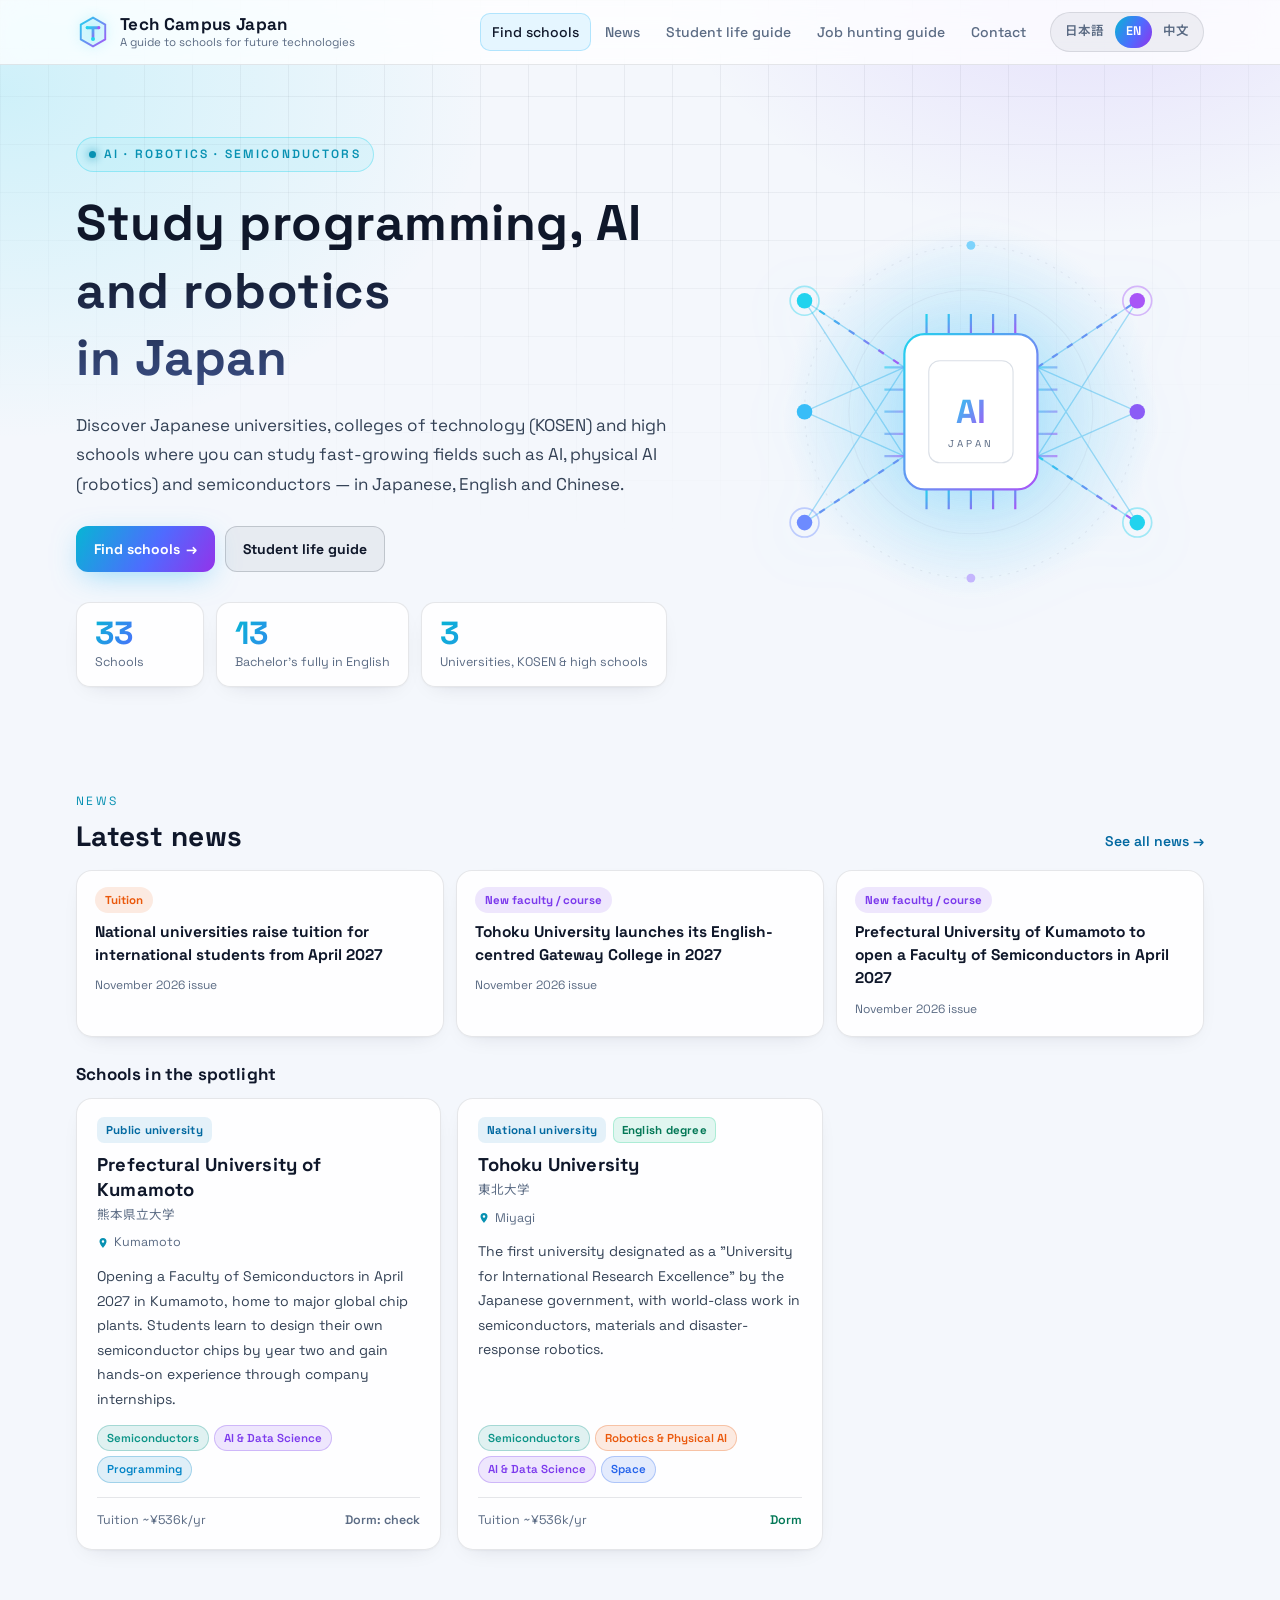
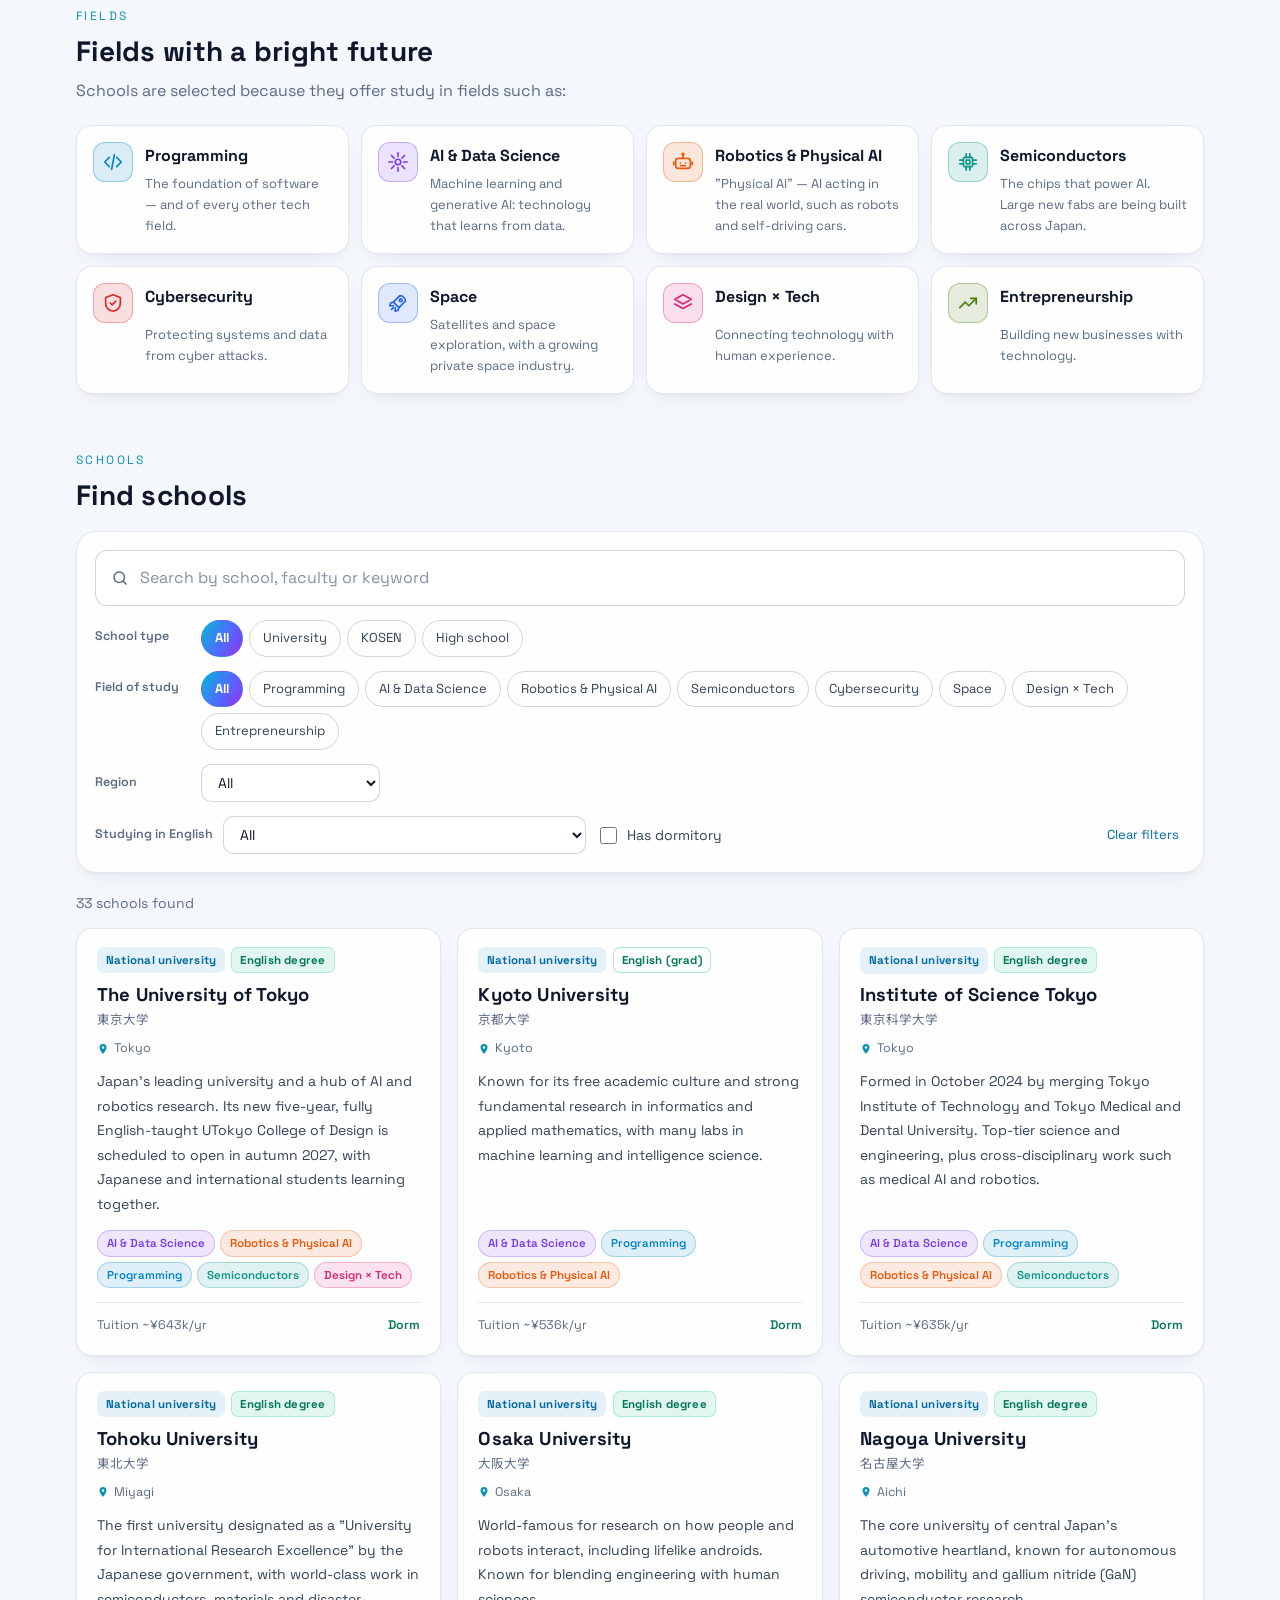
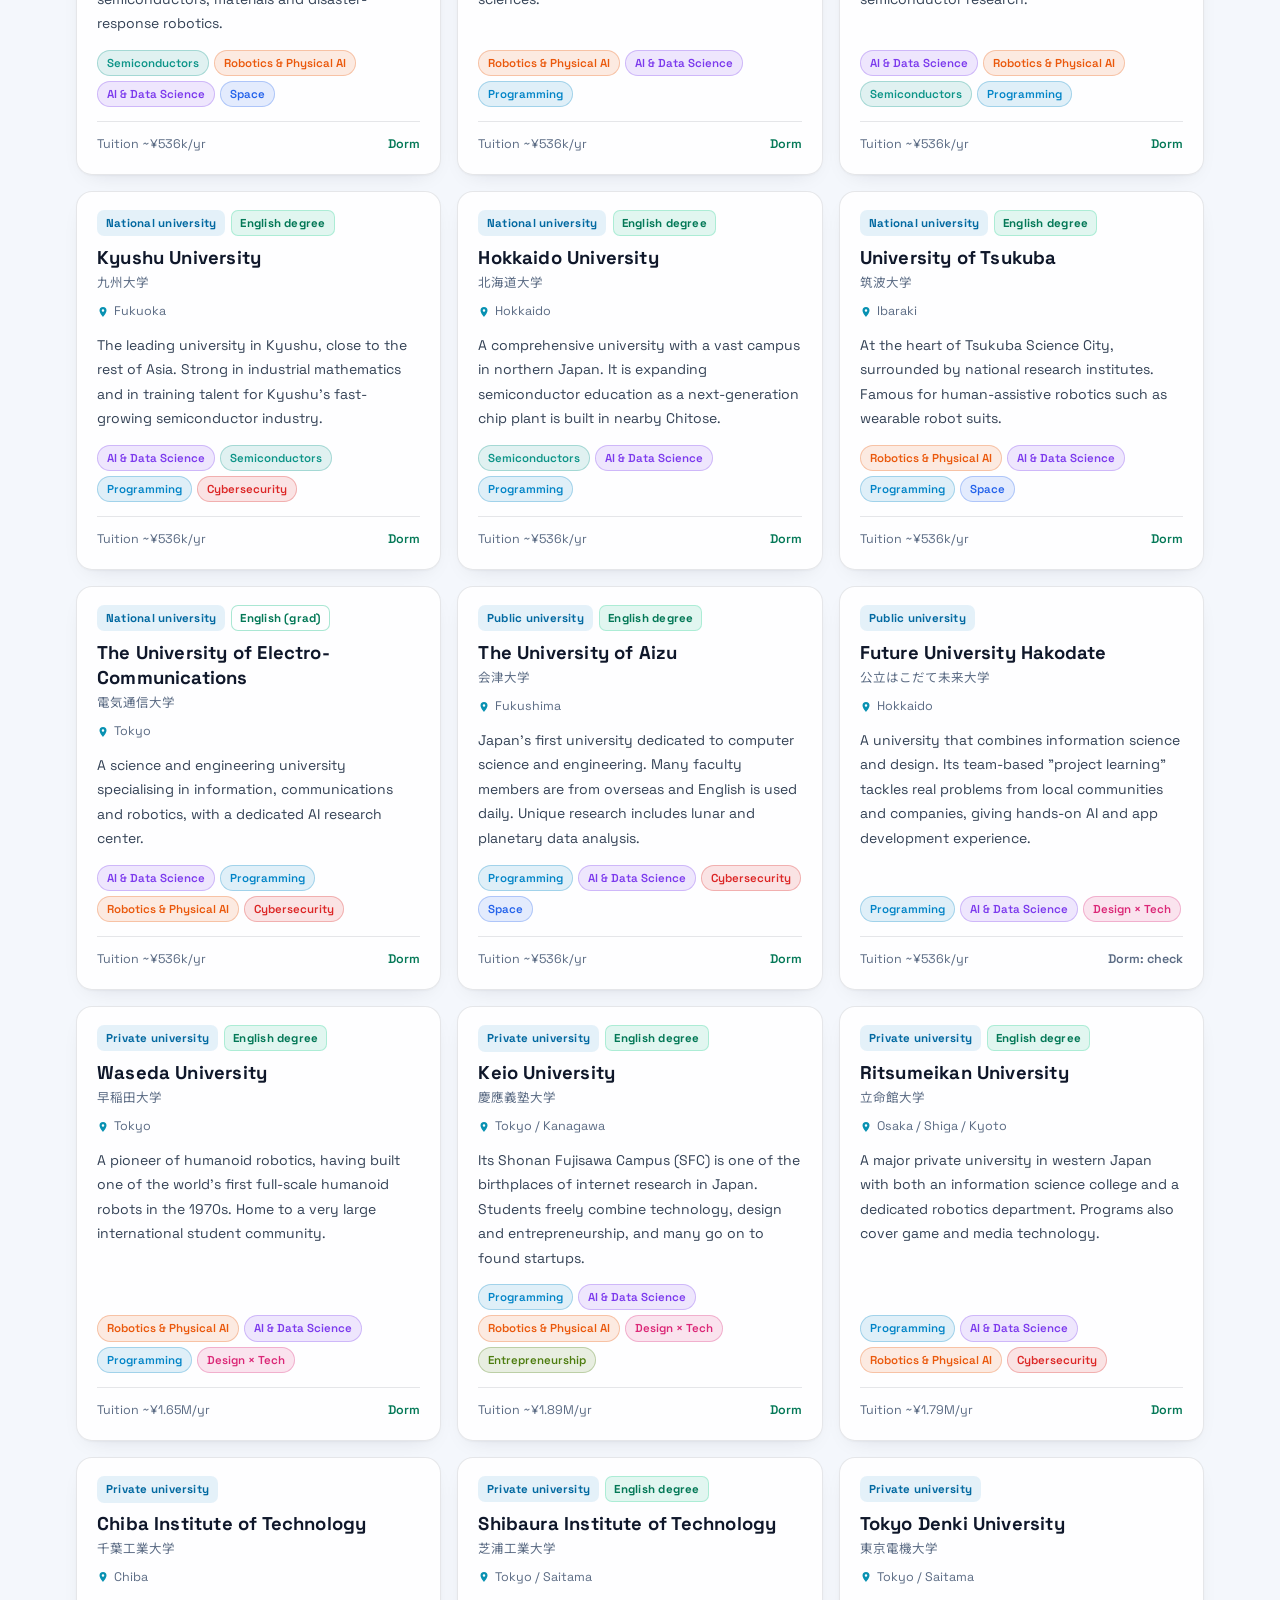
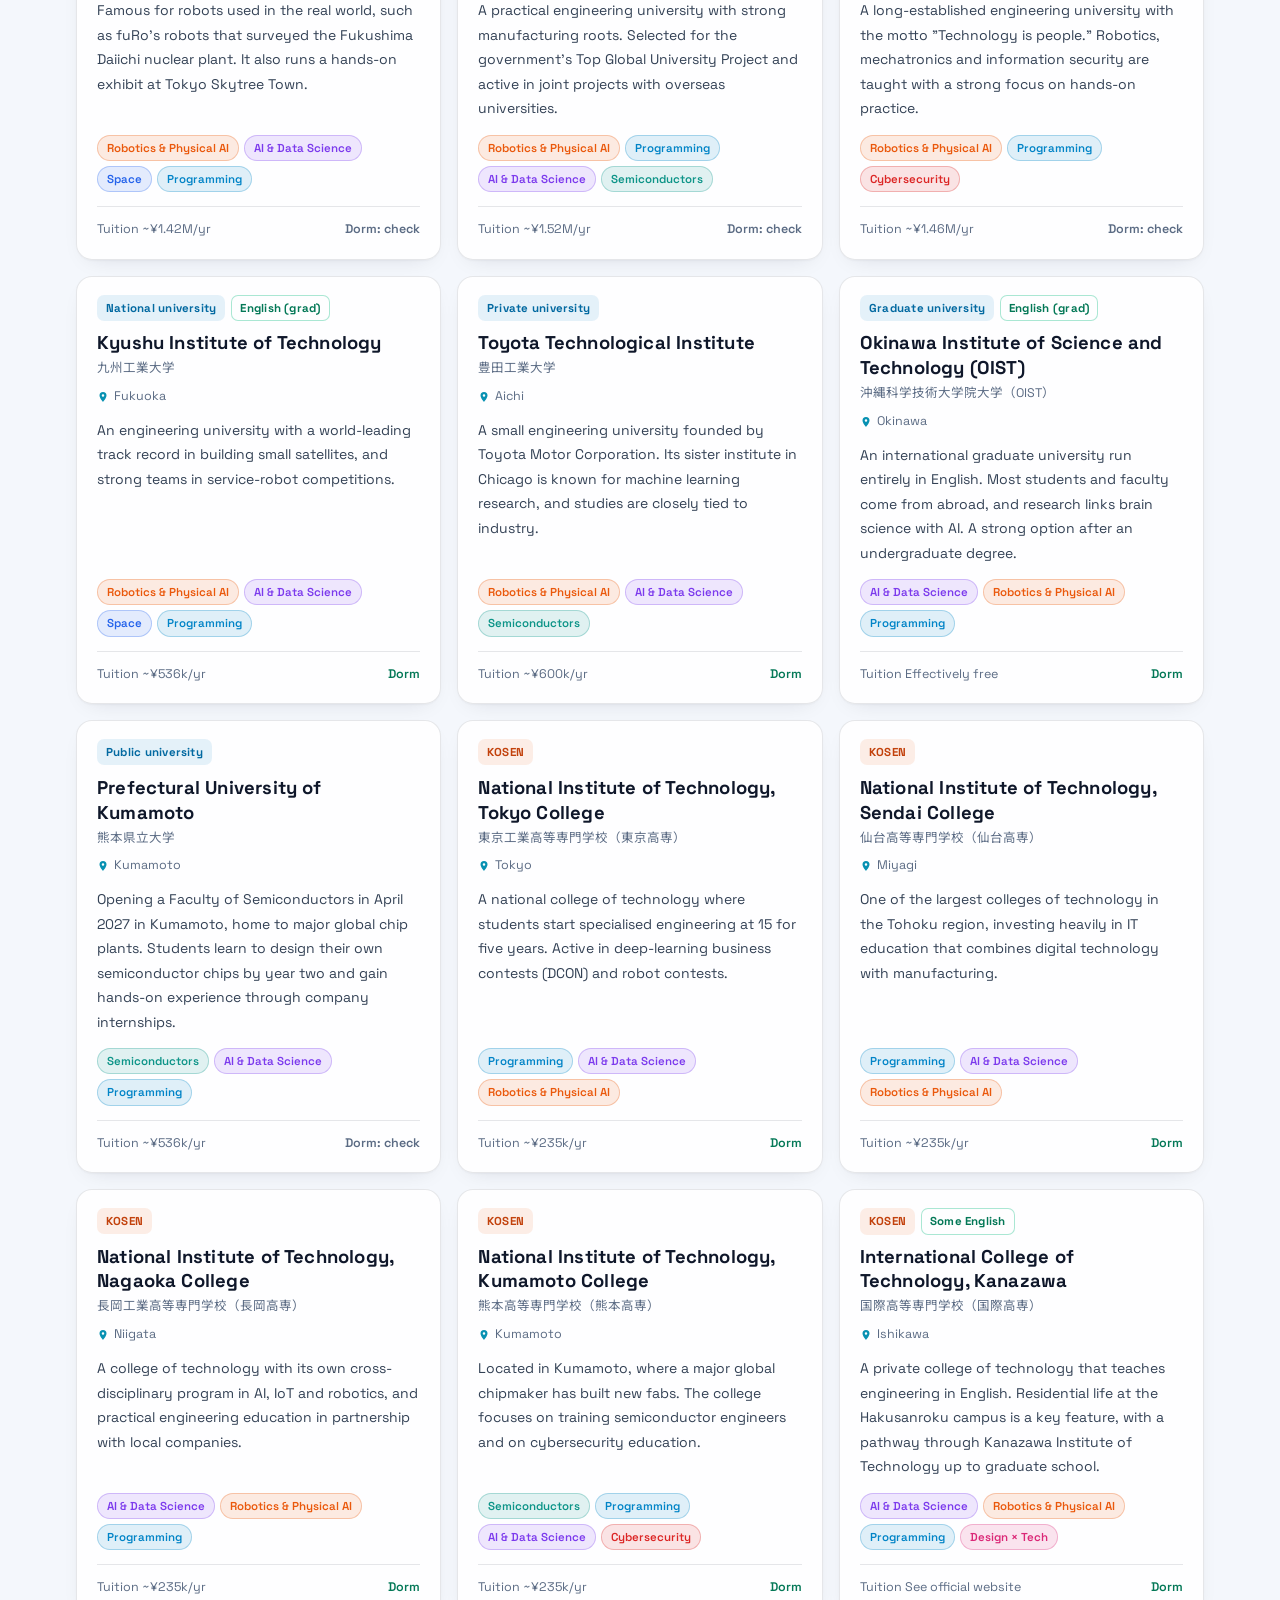
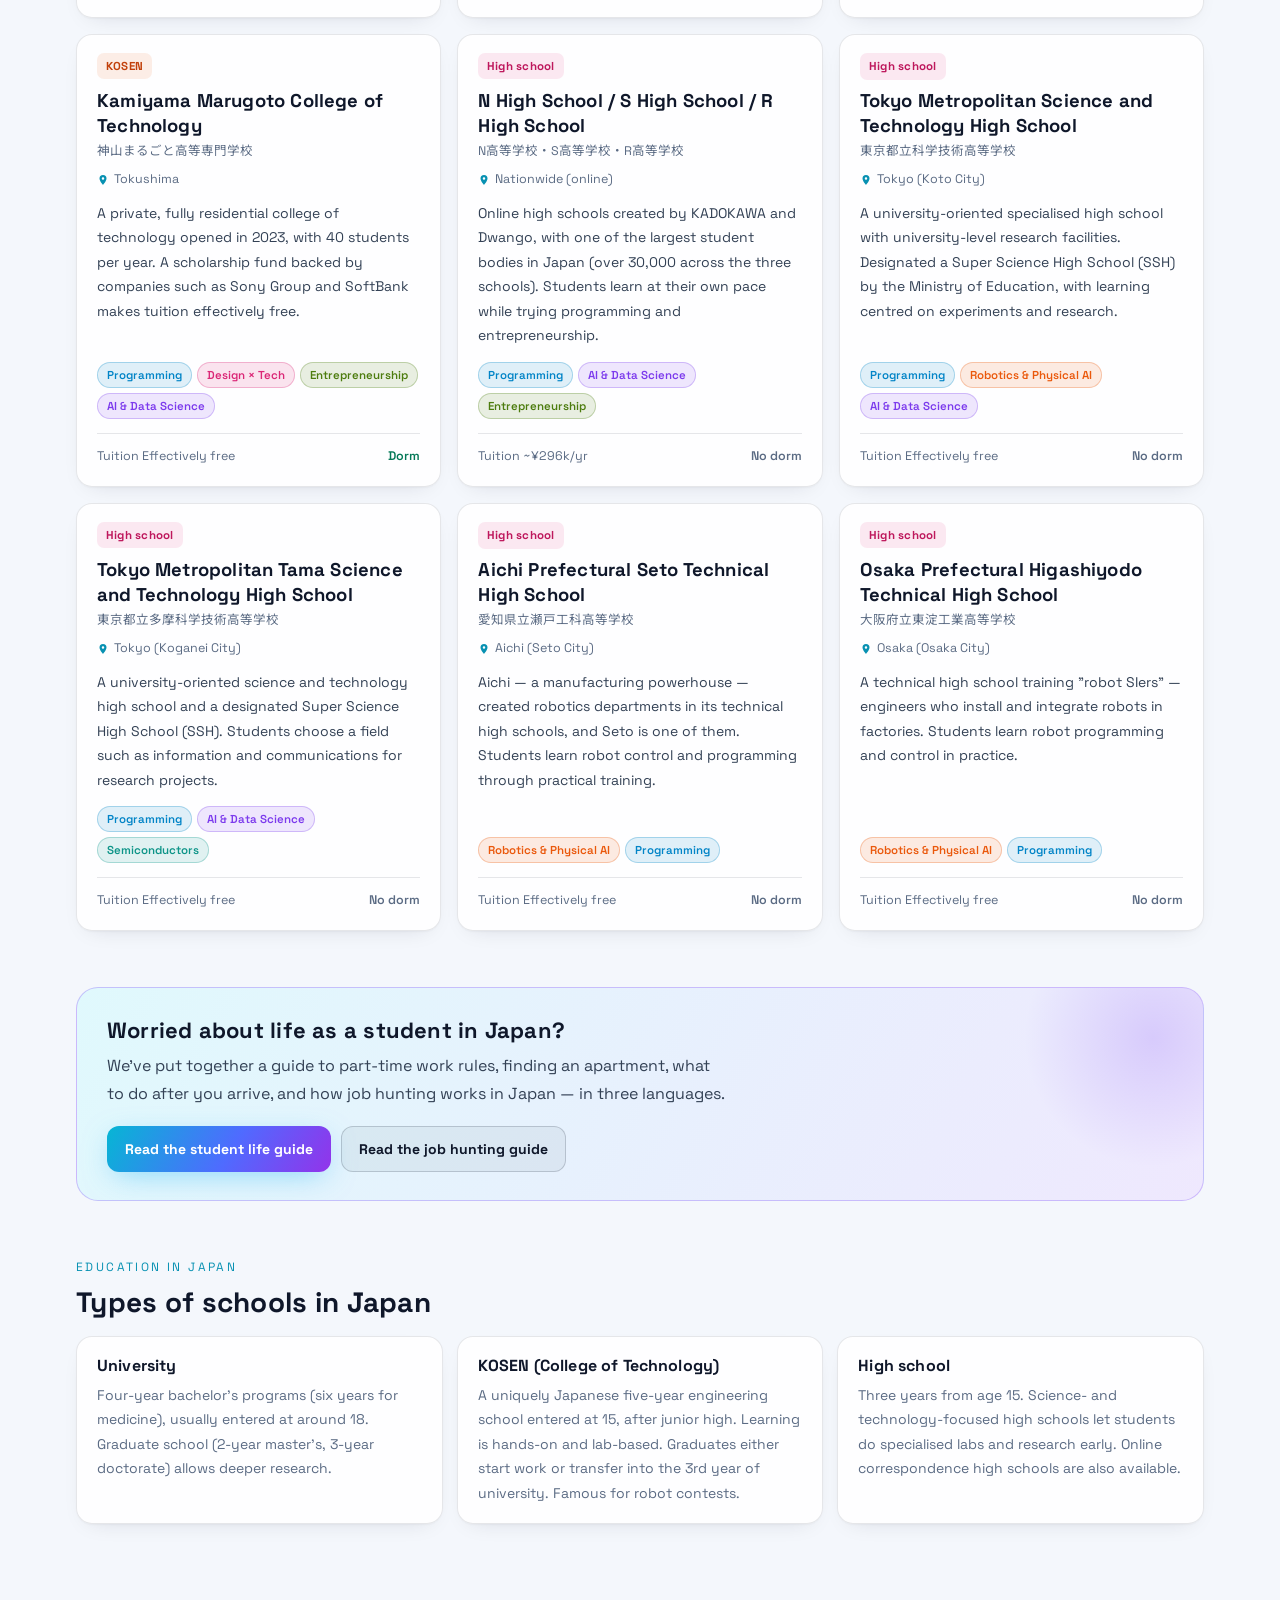
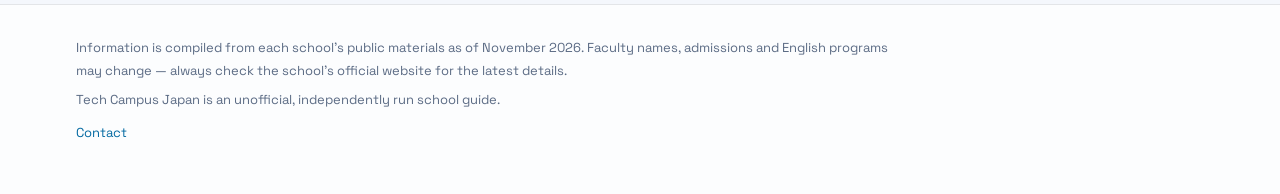
==== commit 05dd25d0: "月次トピックス（2026年11月号）・締め切りカレンダー・今月の注目校を追加、熊本県立大学を掲載、東北大・筑波大の留学生授業料改定を反映、更新手順をスキル化 Co-Authored-By: Claud" ====
--- a/index.html
+++ b/index.html
@@ -21,6 +21,7 @@
       </a>
       <nav class="site-nav" aria-label="Main">
         <a data-link="index.html" href="index.html" aria-current="page" data-i18n="navSchools"></a>
+        <a data-link="news.html" href="news.html" data-i18n="navNews"></a>
         <a data-link="guide.html" href="guide.html" data-i18n="navGuide"></a>
         <a data-link="guide.html#job" href="guide.html#job" data-i18n="navJob"></a>
         <a data-link="contact.html" href="contact.html" data-i18n="navContact"></a>
@@ -105,6 +106,8 @@
       </div>
     </section>
 
+    <section class="wrap section" id="home-news"></section>
+
     <section class="wrap section">
       <p class="section-kicker">Fields</p>
       <h2 data-i18n="fieldsTitle"></h2>
@@ -171,6 +174,7 @@
   <script src="data/i18n.js"></script>
   <script src="data/schools.js"></script>
   <script src="data/study-info.js"></script>
+  <script src="data/news.js"></script>
   <script src="assets/app.js"></script>
 </body>
 </html>
--- a/assets/style.css
+++ b/assets/style.css
@@ -394,3 +394,65 @@
 .footer-links { margin-top: 10px !important; }
 .footer-links a { color: var(--accent); text-decoration: none; }
 .footer-links a:hover { text-decoration: underline; }
+
+/* ===== 月次トピックス ===== */
+.news-page { max-width: 920px; }
+.topics { display: grid; gap: 14px; }
+.topic {
+  background: var(--surface); border: 1px solid var(--border); border-radius: var(--radius);
+  padding: 20px 22px; scroll-margin-top: 84px;
+  box-shadow: 0 1px 2px rgba(15, 23, 42, .04), 0 8px 24px -14px rgba(15, 23, 42, .18);
+}
+.topic:target { border-color: var(--cyan); box-shadow: 0 0 0 3px rgba(8, 145, 178, .15); }
+.topic h3 { margin: 8px 0 8px; font-size: 18px; }
+.topic p { margin: 0; color: var(--text-2); }
+.topic-kind {
+  display: inline-block; font-size: 11.5px; font-weight: 700; padding: 3px 10px; border-radius: 999px;
+  color: var(--c); background: color-mix(in srgb, var(--c) 12%, transparent);
+}
+.kind-tuition { --c: var(--f-robot); } .kind-program { --c: var(--f-ai); }
+.kind-admission { --c: var(--f-prog); } .kind-policy { --c: var(--f-semi); }
+.topic-related { display: flex; flex-wrap: wrap; align-items: center; gap: 6px; margin-top: 12px; font-size: 13px; color: var(--muted); }
+.topic-related > span { margin-right: 2px; }
+.chip-link {
+  font-size: 13px; padding: 3px 11px; border-radius: 999px; text-decoration: none;
+  border: 1px solid var(--border-strong); color: var(--accent); background: #fff;
+}
+.chip-link:hover { border-color: var(--cyan); }
+.topic-sources { margin-top: 10px !important; font-size: 12.5px; color: var(--muted) !important; }
+.topic-sources a { color: var(--muted); }
+
+/* カレンダー */
+.cal { list-style: none; margin: 14px 0 0; padding: 0; background: var(--surface); border: 1px solid var(--border); border-radius: var(--radius); overflow: hidden; }
+.cal-item { display: grid; grid-template-columns: 230px 1fr; gap: 6px 16px; padding: 14px 20px; border-bottom: 1px solid var(--border); }
+.cal-item:last-child { border-bottom: 0; }
+.cal-date { font-family: "Space Grotesk", var(--font-body); font-weight: 600; color: var(--text); font-size: 14px; }
+.cal-approx { font-style: normal; font-size: 11px; color: var(--muted); border: 1px solid var(--border-strong); border-radius: 6px; padding: 0 5px; margin-left: 4px; }
+.cal-body { font-size: 14.5px; }
+.cal-body a { color: var(--text); text-decoration: none; }
+.cal-body a:hover { color: var(--accent); text-decoration: underline; }
+.cal-kind { display: inline-block; font-size: 11px; font-weight: 700; padding: 1px 8px; border-radius: 6px; margin-right: 8px; color: #fff; vertical-align: 1px; }
+.cal-deadline { background: #e11d48; } .cal-exam { background: #2563eb; } .cal-event { background: #0d9488; } .cal-scholarship { background: #7c3aed; }
+.cal-item.is-past { opacity: .55; }
+.cal-past { font-size: 11.5px; color: var(--muted); margin-left: 6px; }
+
+/* トップページの最新トピックス */
+.home-news-head { display: flex; flex-wrap: wrap; align-items: baseline; justify-content: space-between; gap: 8px; margin-bottom: 14px; }
+.home-news-head h2 { margin: 0 !important; }
+.home-news-head a { font-size: 14px; color: var(--accent); text-decoration: none; font-weight: 600; }
+.news-cards { display: grid; grid-template-columns: repeat(auto-fill, minmax(280px, 1fr)); gap: 12px; }
+.news-card {
+  display: flex; flex-direction: column; gap: 8px; text-decoration: none; color: var(--text);
+  background: var(--surface); border: 1px solid var(--border); border-radius: var(--radius); padding: 16px 18px;
+  box-shadow: 0 1px 2px rgba(15, 23, 42, .04), 0 8px 24px -14px rgba(15, 23, 42, .18); transition: transform .2s, border-color .2s;
+}
+.news-card:hover { transform: translateY(-3px); border-color: var(--cyan); }
+.news-card .topic-kind { align-self: flex-start; }
+.news-card strong { font-size: 15.5px; line-height: 1.5; }
+.news-month { font-size: 12px; color: var(--muted); font-family: "Space Grotesk", var(--font-body); }
+.spot-title { font-size: 17px; margin: 26px 0 12px; }
+
+@media (max-width: 640px) {
+  .cal-item { grid-template-columns: 1fr; gap: 2px; padding: 12px 16px; }
+  .topic { padding: 16px 18px; }
+}
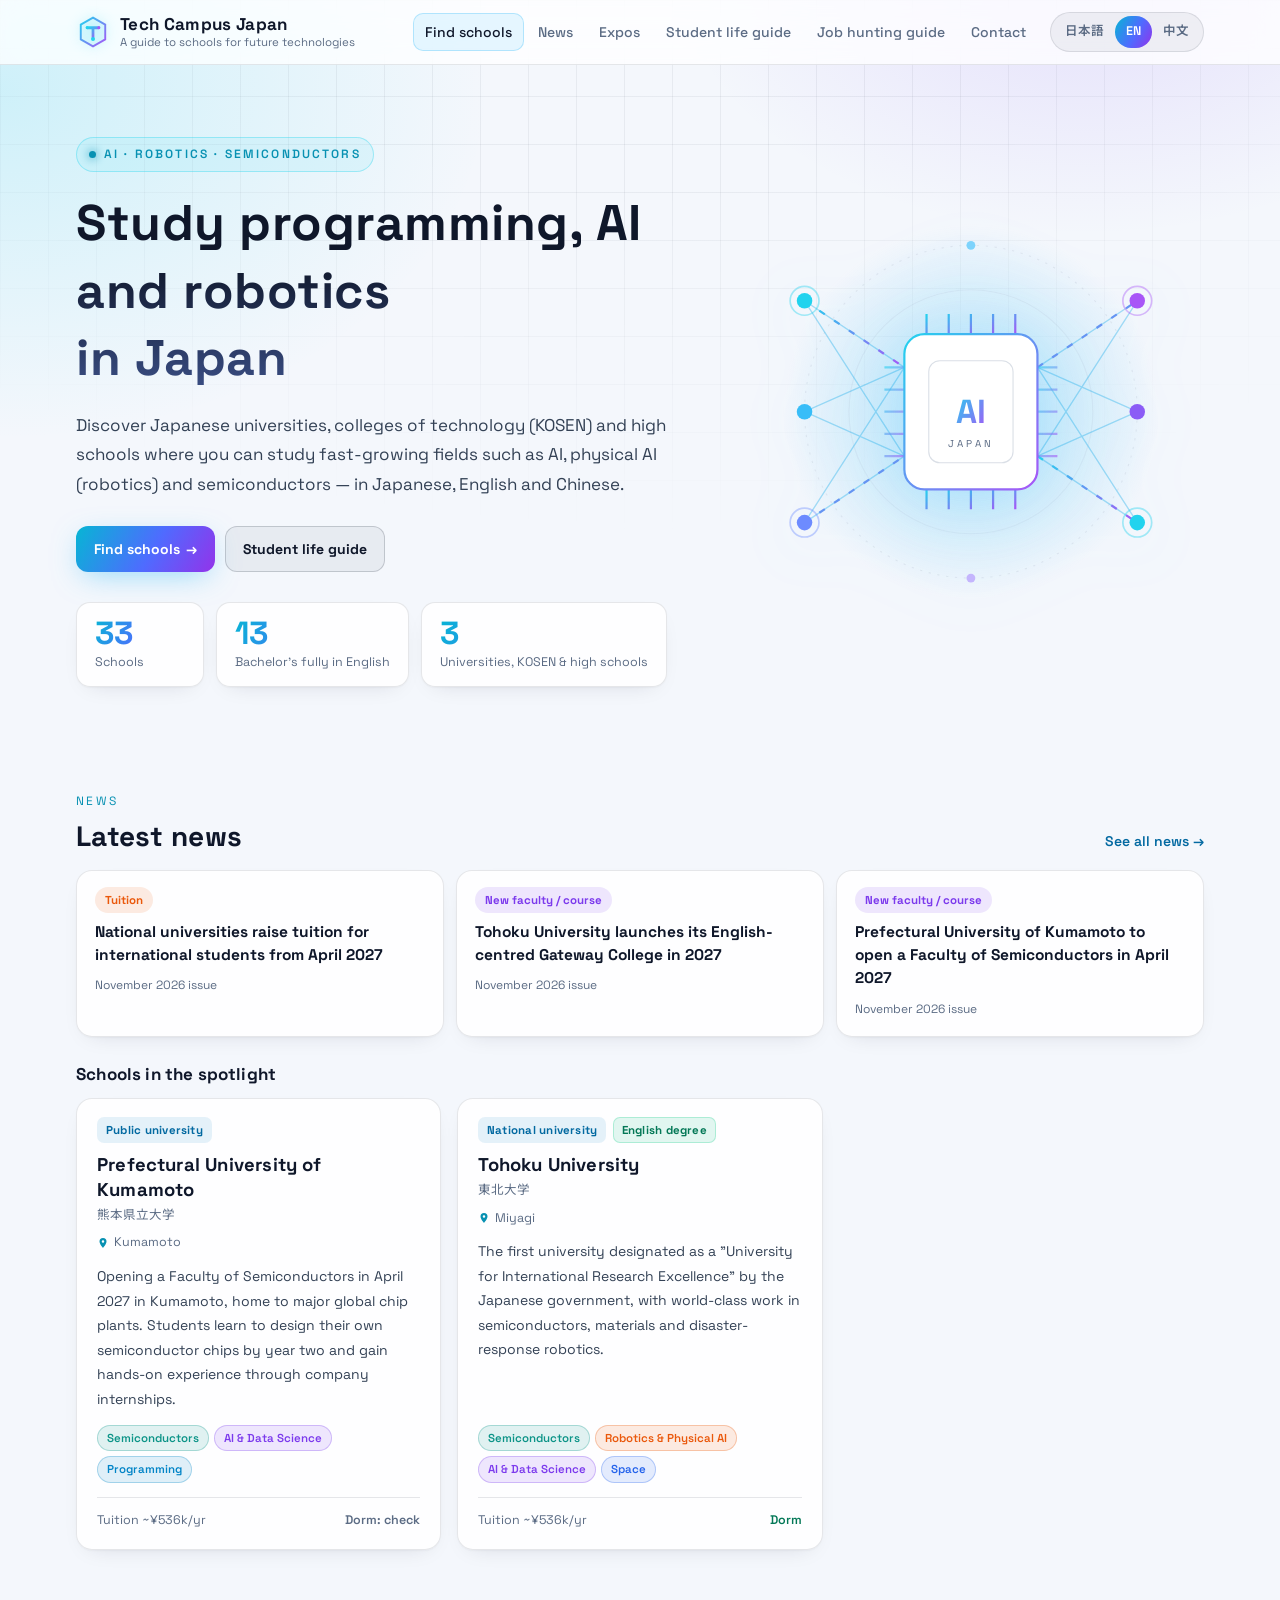
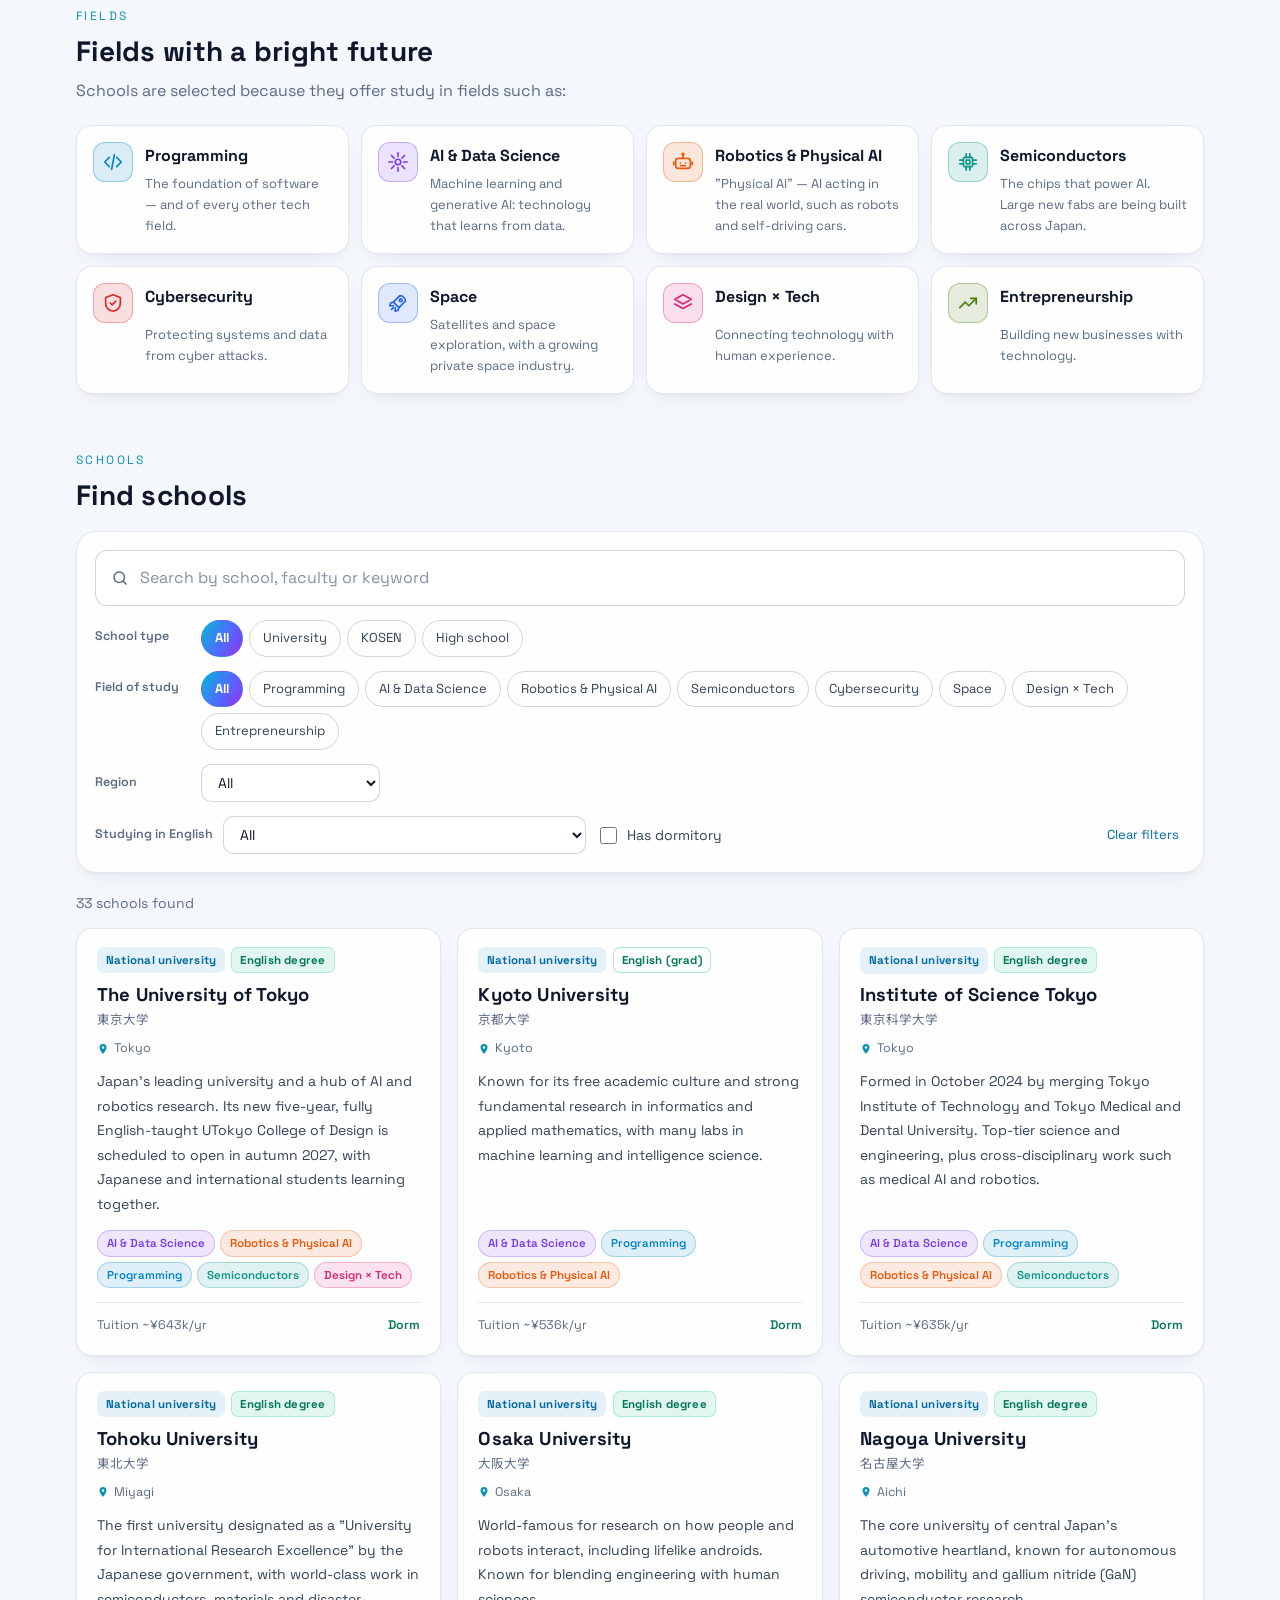
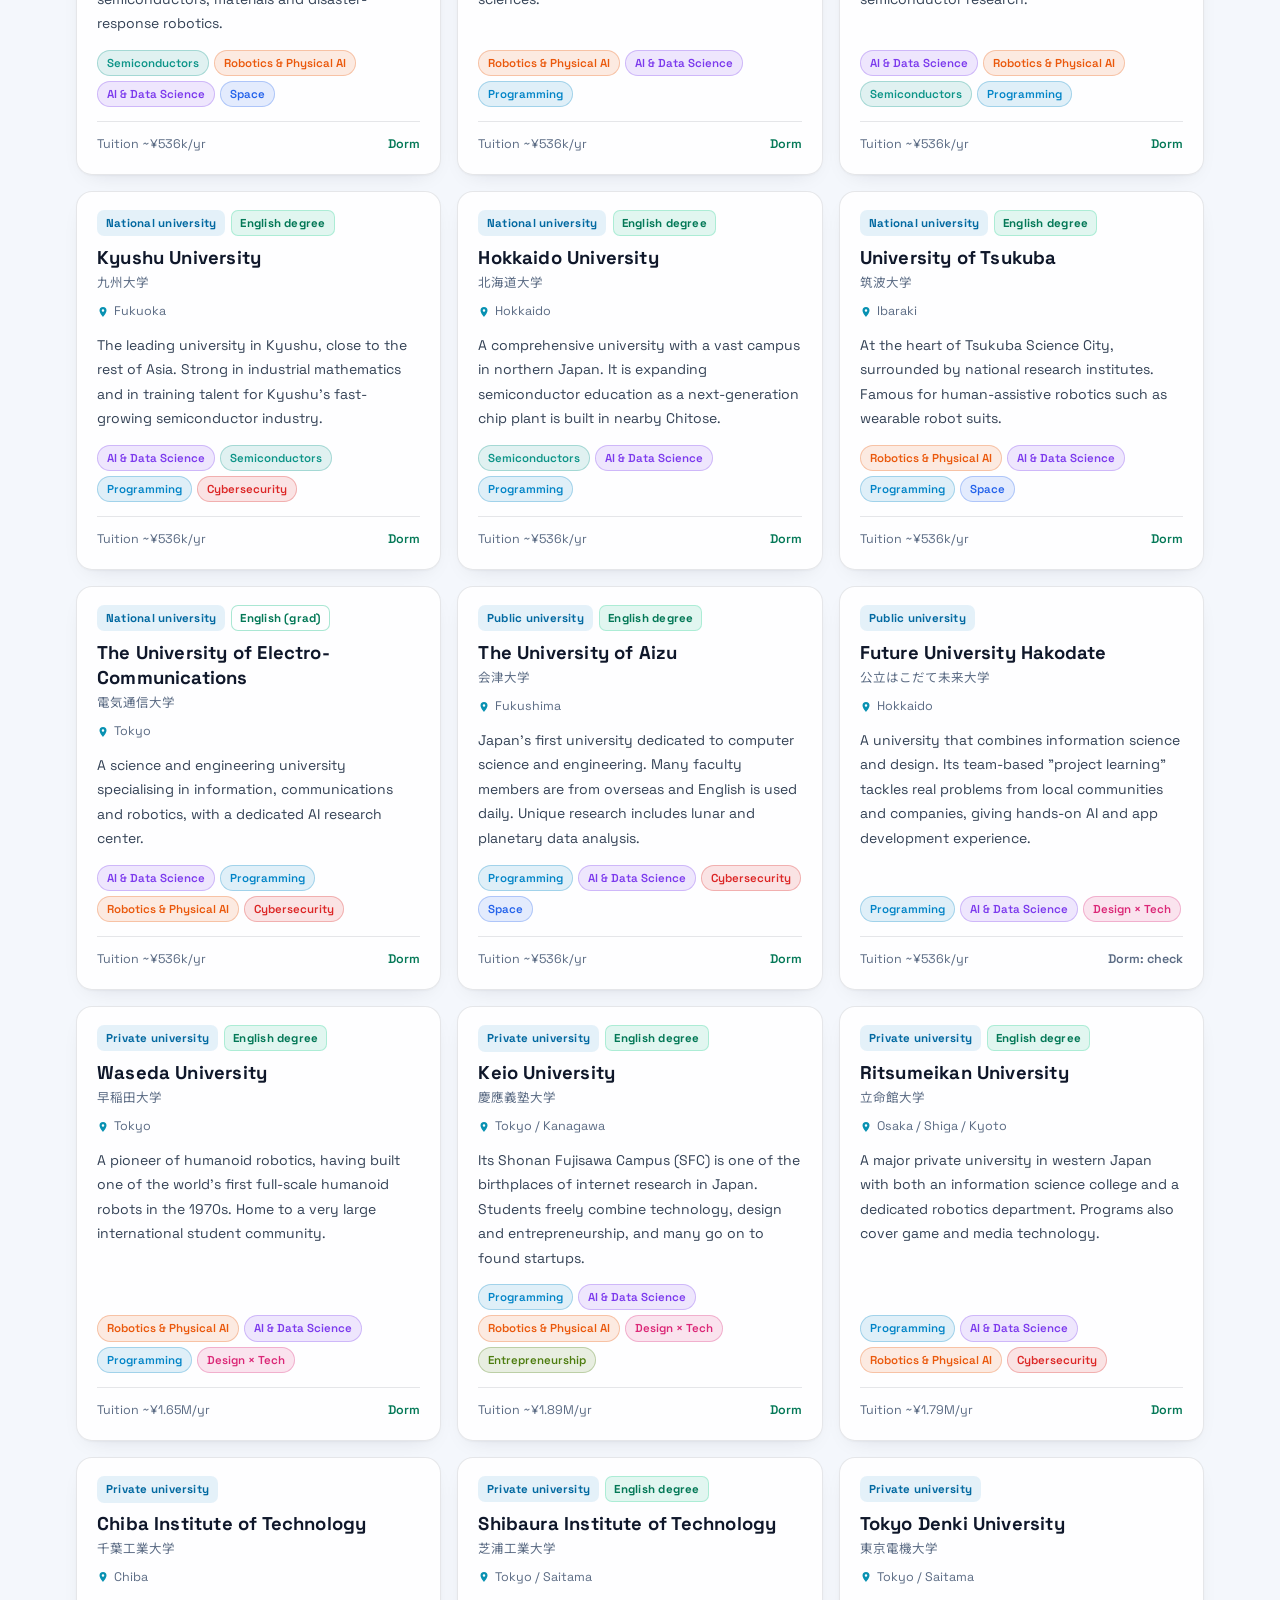
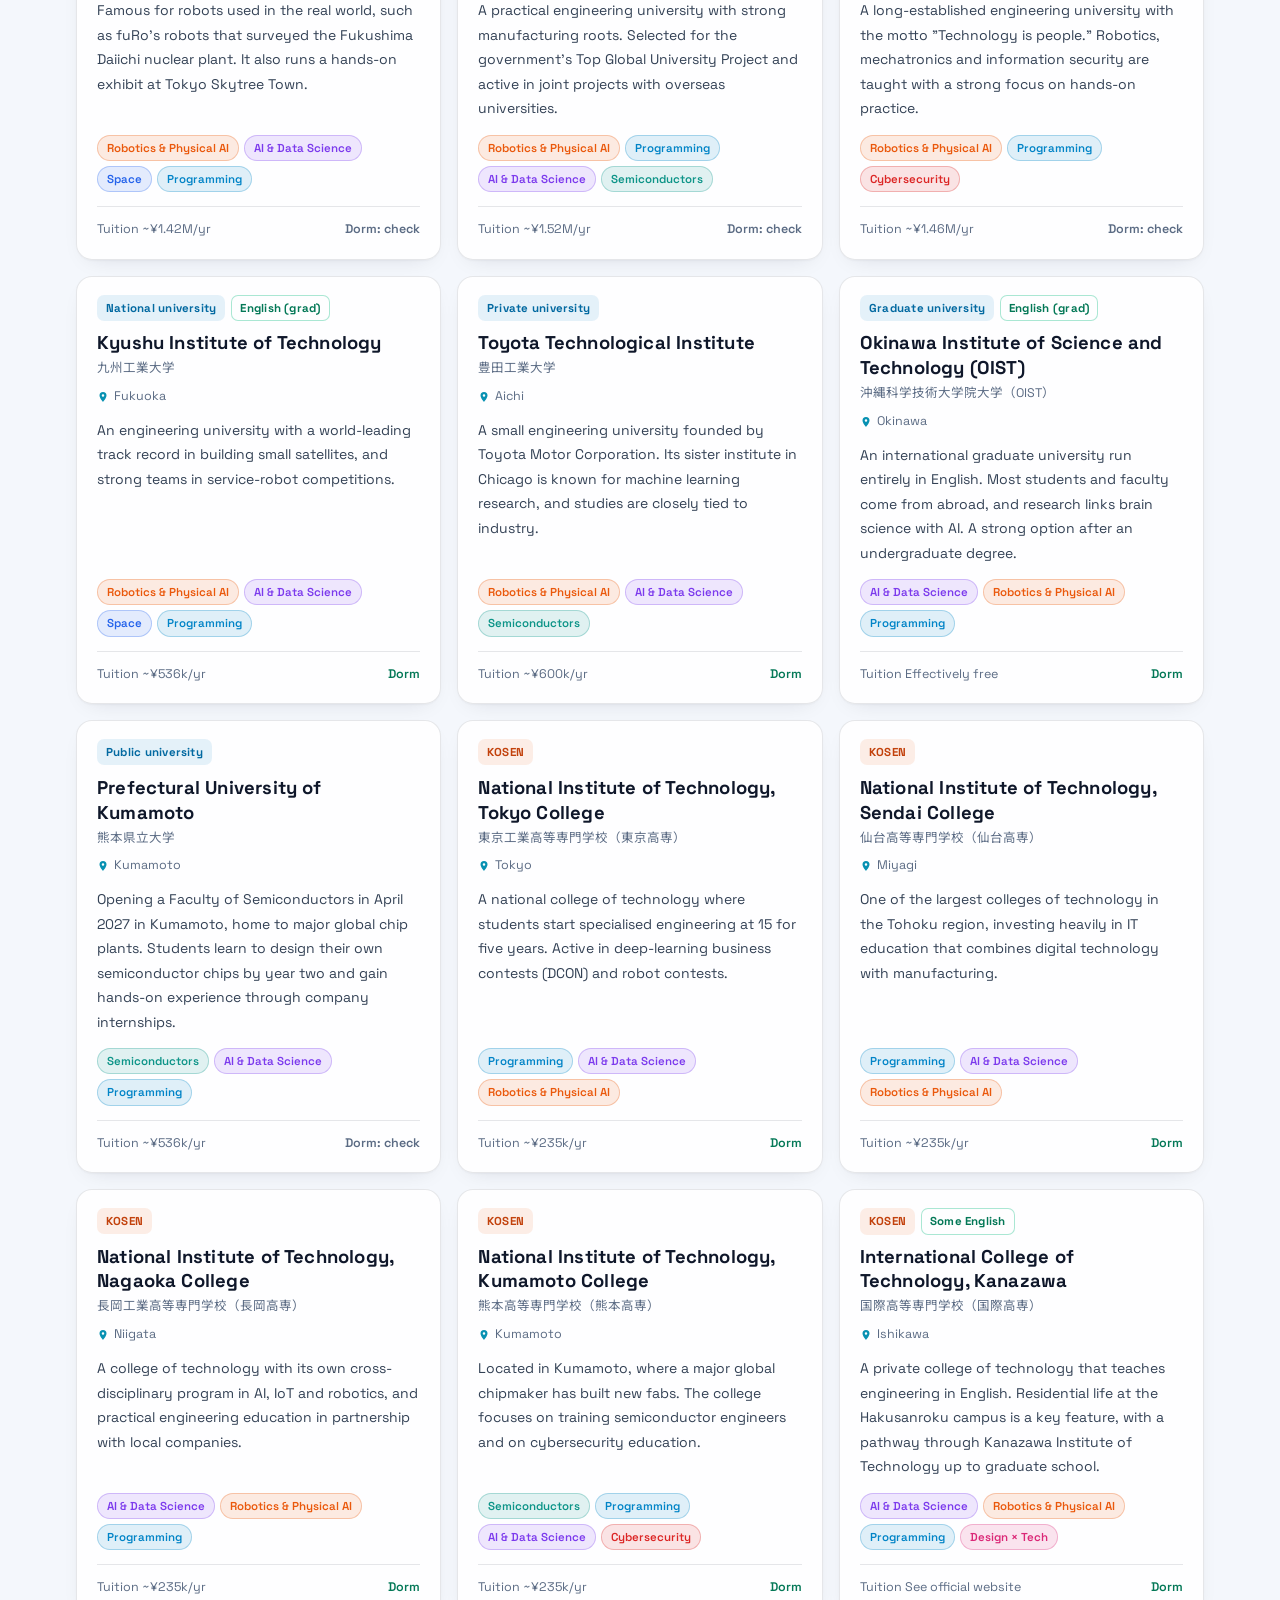
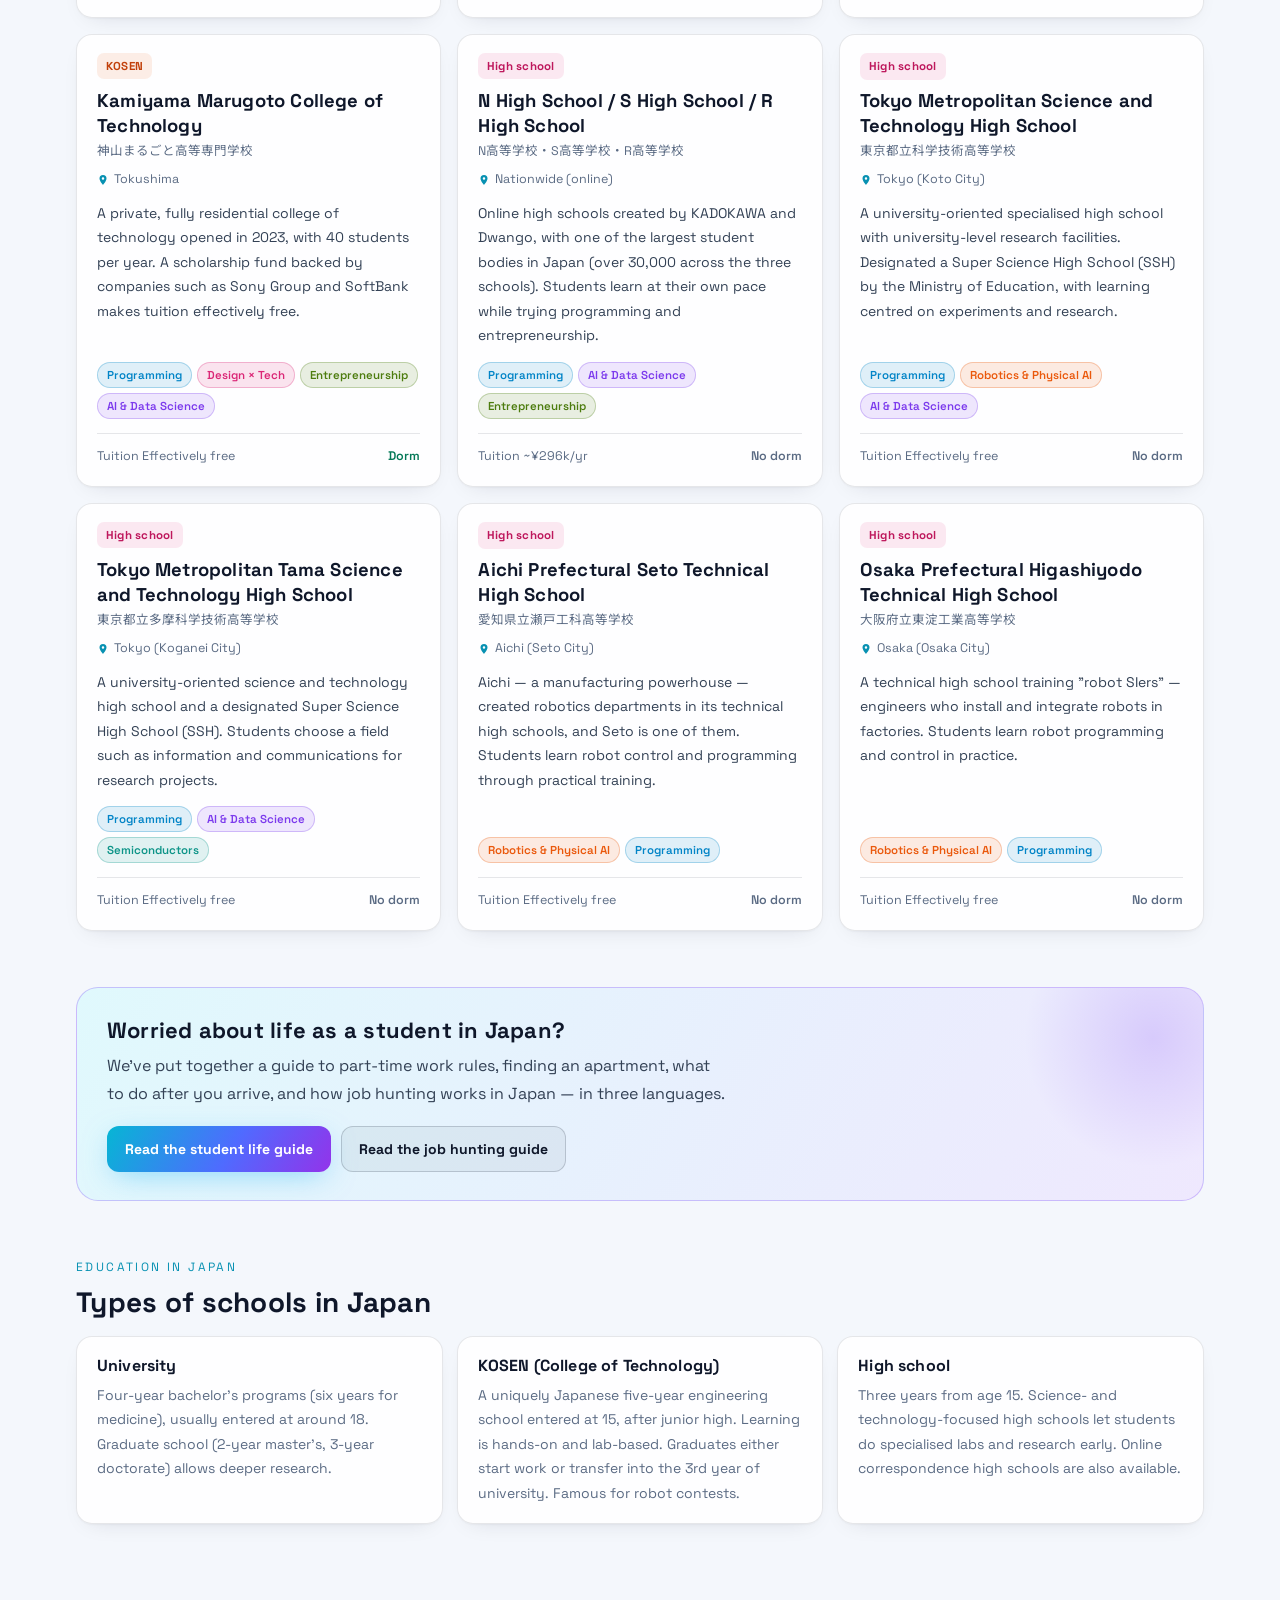
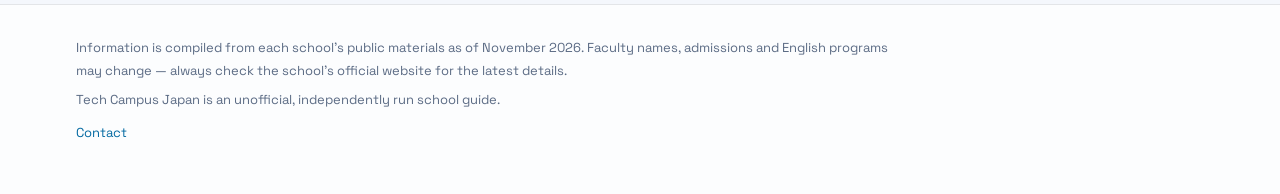
==== commit d262ab28: "AI・フィジカルAI・宇宙・半導体の展示会ページを追加（3言語、10件） Co-Authored-By: Claude Opus 5.5 <noreply@anthropic.com>" ====
--- a/index.html
+++ b/index.html
@@ -22,6 +22,7 @@
       <nav class="site-nav" aria-label="Main">
         <a data-link="index.html" href="index.html" aria-current="page" data-i18n="navSchools"></a>
         <a data-link="news.html" href="news.html" data-i18n="navNews"></a>
+        <a data-link="expos.html" href="expos.html" data-i18n="navExpos"></a>
         <a data-link="guide.html" href="guide.html" data-i18n="navGuide"></a>
         <a data-link="guide.html#job" href="guide.html#job" data-i18n="navJob"></a>
         <a data-link="contact.html" href="contact.html" data-i18n="navContact"></a>
--- a/assets/style.css
+++ b/assets/style.css
@@ -344,7 +344,7 @@
 .site-footer p { margin: 0 0 6px; max-width: 840px; }
 
 /* ===== レスポンシブ ===== */
-@media (max-width: 900px) {
+@media (max-width: 1100px) {
   .hero-grid { grid-template-columns: 1fr; }
   .hero-visual { max-width: 420px; margin: 0 auto; opacity: .9; }
   .site-nav { order: 3; width: 100%; margin: 0 0 10px; overflow-x: auto; }
@@ -456,3 +456,26 @@
   .cal-item { grid-template-columns: 1fr; gap: 2px; padding: 12px 16px; }
   .topic { padding: 16px 18px; }
 }
+
+/* ===== 展示会 ===== */
+.expo-filters { margin-bottom: 4px; }
+.expo-list { display: grid; gap: 14px; }
+.expo {
+  display: grid; grid-template-columns: 210px 1fr; gap: 6px 22px;
+  background: var(--surface); border: 1px solid var(--border); border-radius: var(--radius); padding: 20px 22px;
+  box-shadow: 0 1px 2px rgba(15, 23, 42, .04), 0 8px 24px -14px rgba(15, 23, 42, .18);
+}
+.expo-date { font-family: "Space Grotesk", var(--font-body); font-weight: 700; color: var(--accent); font-size: 15px; line-height: 1.5; }
+.expo-icons { display: flex; gap: 6px; margin-bottom: 8px; }
+.expo-icons .field-icon { width: 34px; height: 34px; border-radius: 10px; grid-row: auto; }
+.expo-icons .field-icon svg { width: 18px; height: 18px; }
+.expo h3 { margin: 0 0 4px; font-size: 18px; }
+.expo-venue { margin: 0 0 8px; font-size: 13.5px; color: var(--muted); }
+.expo-desc { margin: 0 0 12px; color: var(--text-2); }
+.expo-link { display: inline-block; margin-top: 12px; font-size: 14px; font-weight: 600; color: var(--accent); text-decoration: none; }
+.expo-link:hover { text-decoration: underline; }
+.expo.is-past { opacity: .55; }
+@media (max-width: 640px) {
+  .expo { grid-template-columns: 1fr; padding: 16px 18px; }
+}
+.cal-approx { white-space: nowrap; display: inline-block; }
